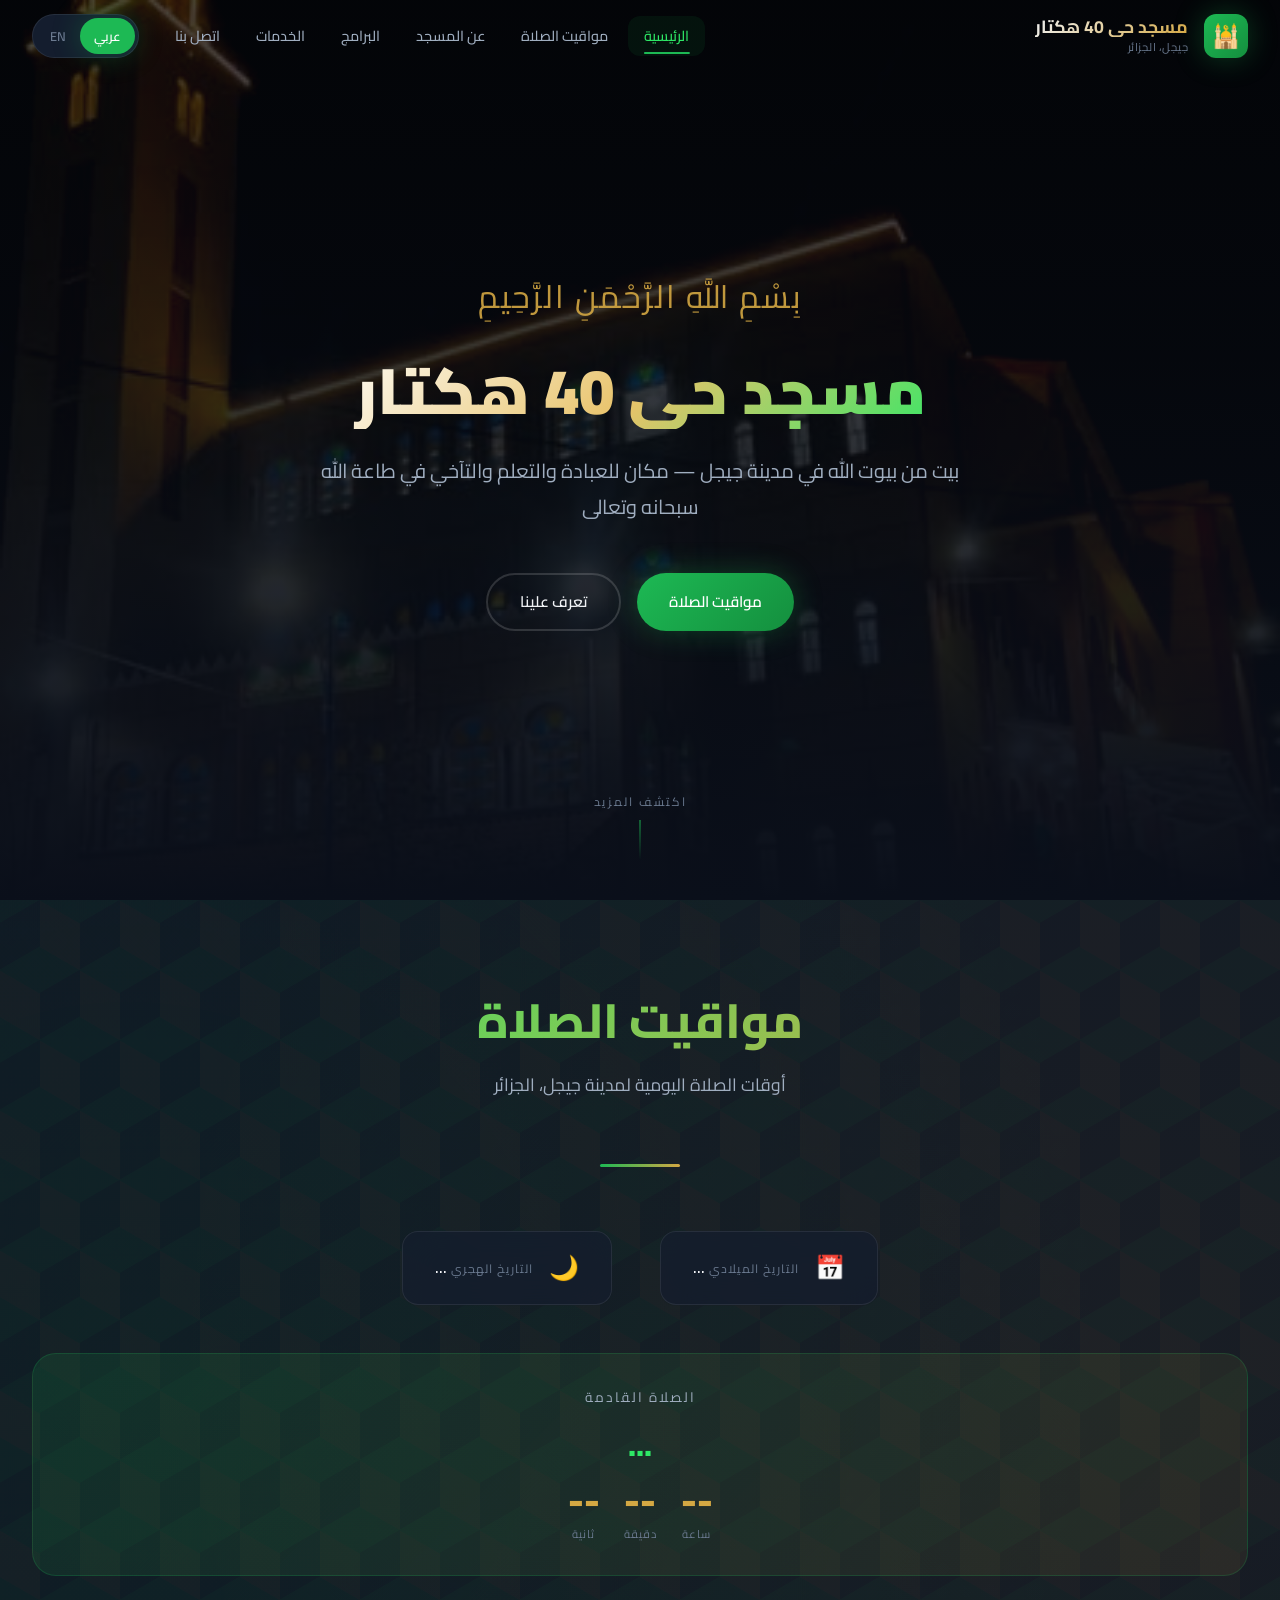
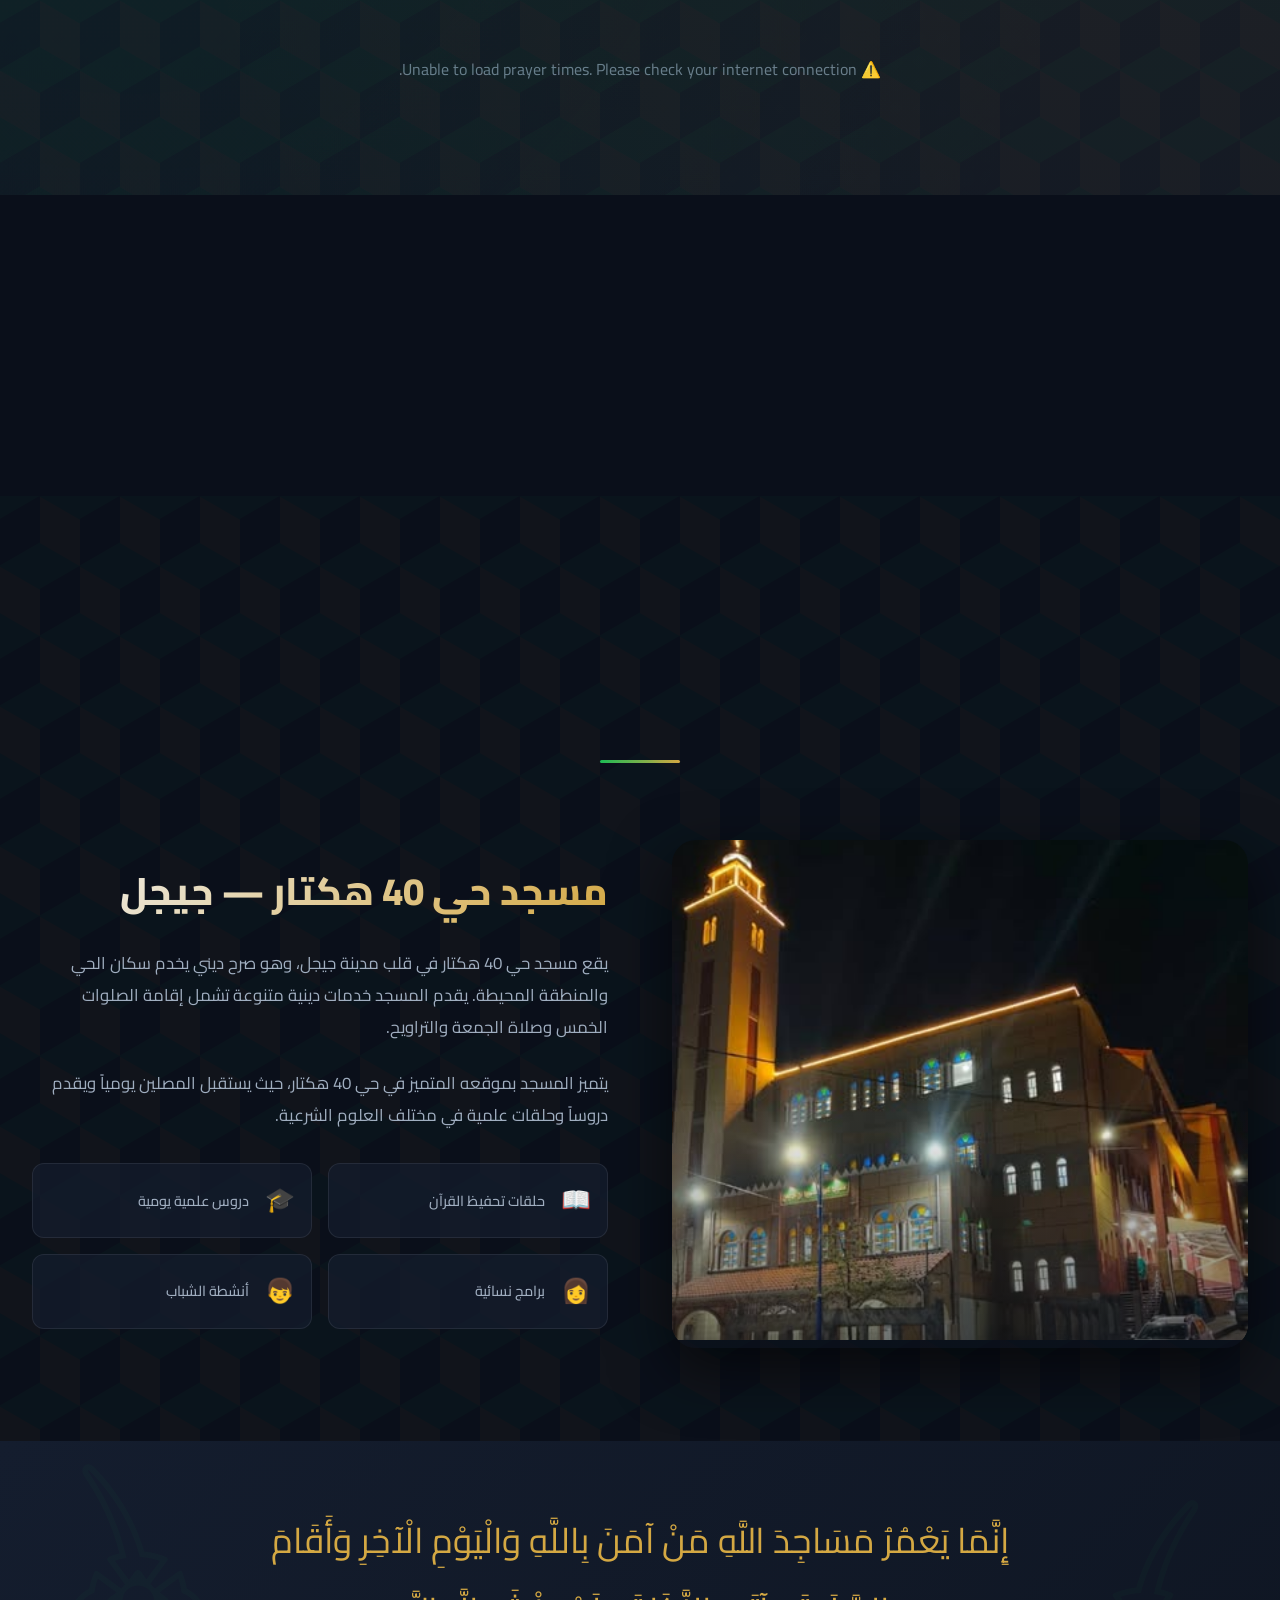
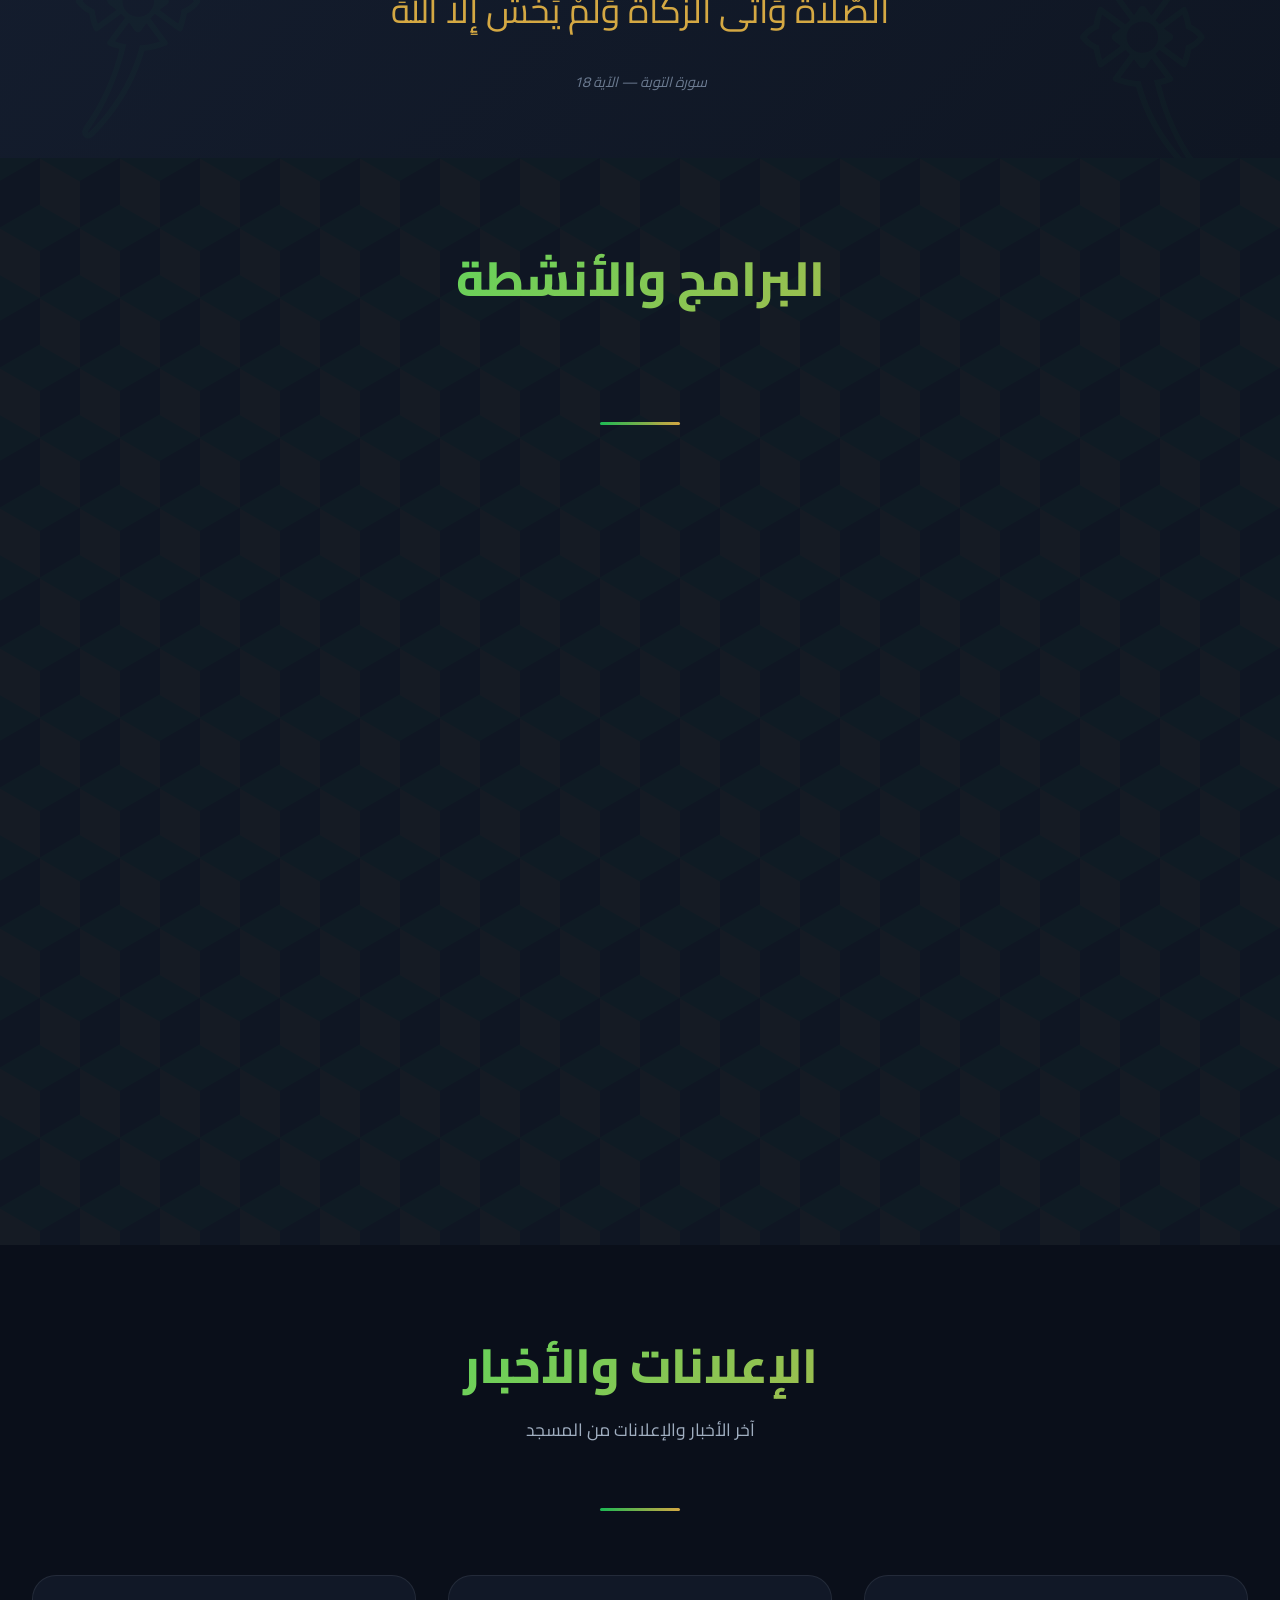
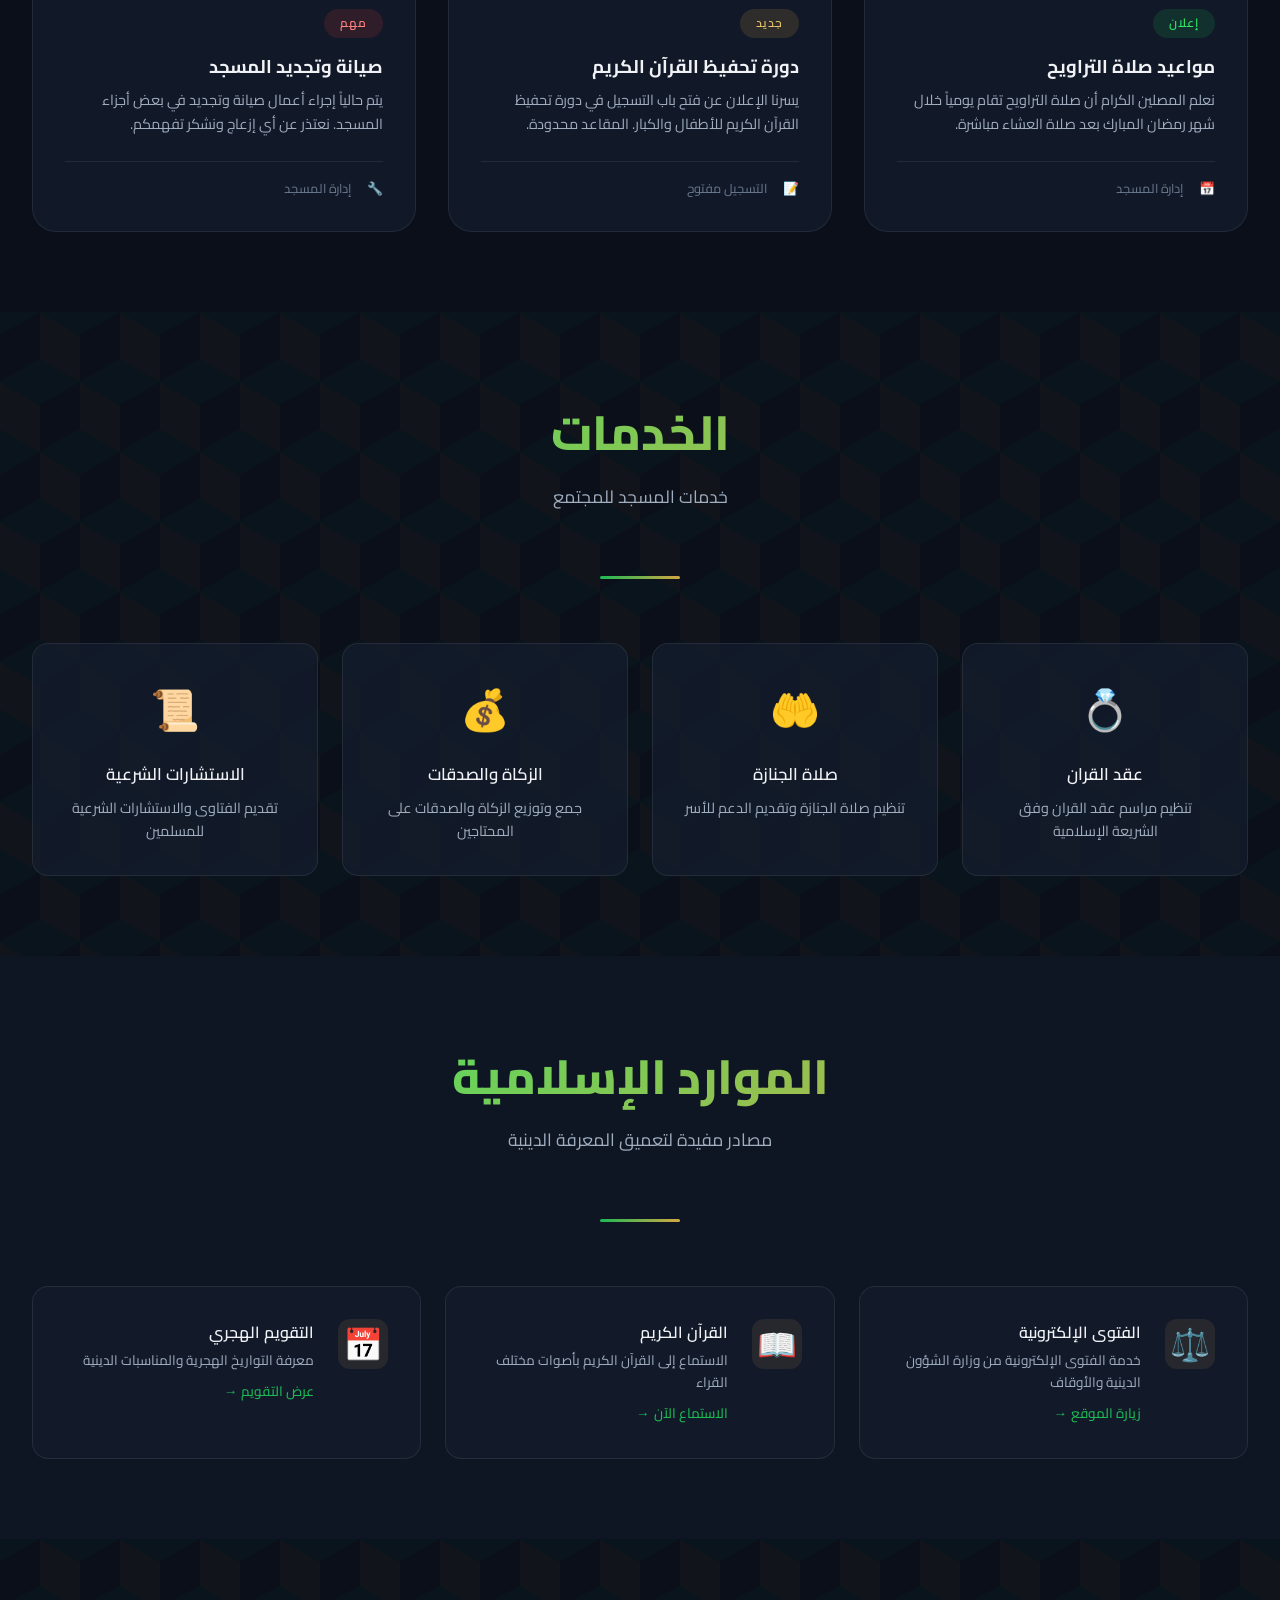
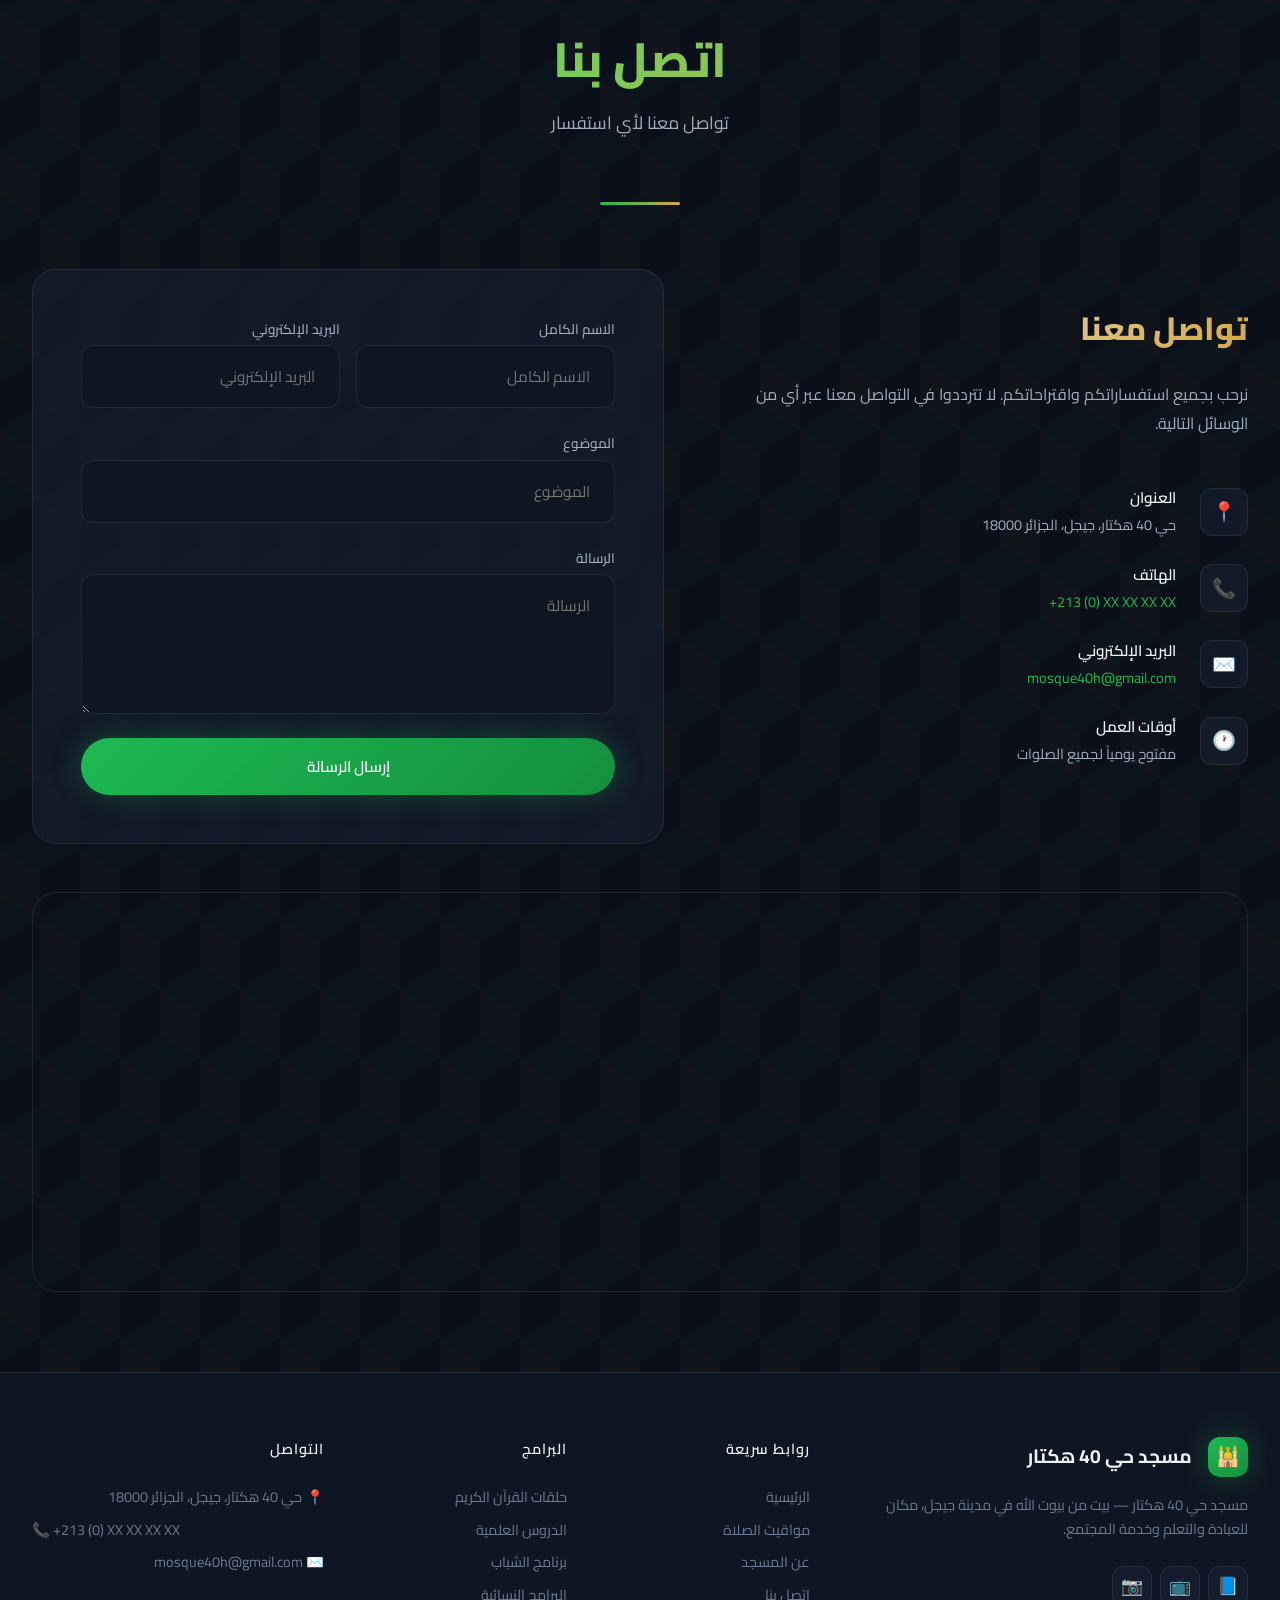
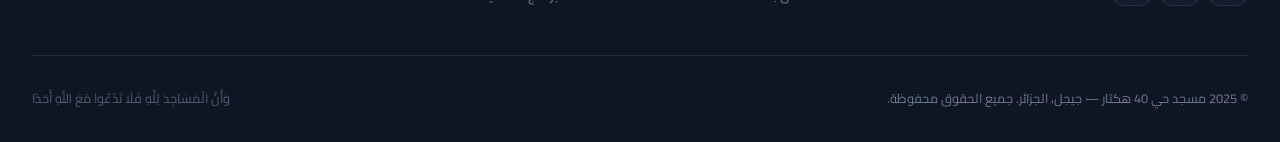
==== index.html @ dff8b461 "feat: initialize bilingual Hai 40 Hectares Mosque website with prayer times and responsive design" ====
<!DOCTYPE html>
<html lang="ar" dir="rtl">
<head>
  <meta charset="UTF-8">
  <meta name="viewport" content="width=device-width, initial-scale=1.0">
  <meta name="description" content="مسجد حي 40 هكتار — جيجل، الجزائر. مواقيت الصلاة، البرامج الدينية، وخدمات المسجد. Hai 40 Hectares Mosque — Jijel, Algeria.">
  <meta name="keywords" content="مسجد, جيجل, الجزائر, مواقيت الصلاة, حي 40 هكتار, mosque, jijel, algeria, prayer times">
  <meta name="author" content="Hai 40 Hectares Mosque">

  <!-- Open Graph -->
  <meta property="og:title" content="مسجد حي 40 هكتار — جيجل">
  <meta property="og:description" content="بيت من بيوت الله في مدينة جيجل. مواقيت الصلاة، البرامج والأنشطة.">
  <meta property="og:image" content="assets/images/mosque.png">
  <meta property="og:type" content="website">

  <title>مسجد حي 40 هكتار — جيجل | Hai 40 Hectares Mosque</title>

  <!-- Favicon (mosque emoji as SVG) -->
  <link rel="icon" href="data:image/svg+xml,<svg xmlns='http://www.w3.org/2000/svg' viewBox='0 0 100 100'><text y='0.9em' font-size='90'>🕌</text></svg>">

  <!-- Stylesheets -->
  <link rel="stylesheet" href="assets/css/main.css">

  <!-- Preconnect to API -->
  <link rel="preconnect" href="https://api.aladhan.com">
  <link rel="dns-prefetch" href="https://fonts.googleapis.com">
</head>
<body dir="rtl">

  <!-- ═══════════════════════════════════════
       HEADER / NAVIGATION
       ═══════════════════════════════════════ -->
  <header class="header" id="header">
    <div class="container">
      <a href="#home" class="logo">
        <div class="logo-icon">🕌</div>
        <div class="logo-text">
          <span class="logo-name" data-i18n="logoName">مسجد حي 40 هكتار</span>
          <span class="logo-location" data-i18n="logoLocation">جيجل، الجزائر</span>
        </div>
      </a>

      <nav class="nav" id="main-nav">
        <a href="#home" class="nav-link active" data-i18n="navHome">الرئيسية</a>
        <a href="#prayer" class="nav-link" data-i18n="navPrayer">مواقيت الصلاة</a>
        <a href="#about" class="nav-link" data-i18n="navAbout">عن المسجد</a>
        <a href="#programs" class="nav-link" data-i18n="navPrograms">البرامج</a>
        <a href="#services" class="nav-link" data-i18n="navServices">الخدمات</a>
        <a href="#contact" class="nav-link" data-i18n="navContact">اتصل بنا</a>

        <div class="lang-toggle">
          <button class="lang-btn active" data-lang="ar">عربي</button>
          <button class="lang-btn" data-lang="en">EN</button>
        </div>
      </nav>

      <button class="mobile-menu-toggle" id="mobile-toggle" aria-label="Toggle menu">
        <span></span>
        <span></span>
        <span></span>
      </button>
    </div>
  </header>

  <!-- ═══════════════════════════════════════
       HERO SECTION
       ═══════════════════════════════════════ -->
  <section class="hero" id="home">
    <div class="hero-bg">
      <img src="assets/images/mosque.png" alt="مسجد حي 40 هكتار — جيجل" loading="eager">
    </div>
    <div class="hero-overlay"></div>

    <div class="hero-content">
      <p class="hero-bismillah" data-i18n="bismillah">بِسْمِ اللَّهِ الرَّحْمَنِ الرَّحِيمِ</p>
      <h1 class="hero-title" data-i18n="heroTitle">مسجد حي 40 هكتار</h1>
      <p class="hero-description" data-i18n="heroSubtitle">بيت من بيوت الله في مدينة جيجل — مكان للعبادة والتعلم والتآخي في طاعة الله سبحانه وتعالى</p>
      <div class="hero-cta">
        <a href="#prayer" class="btn btn-primary" data-i18n="heroBtnPrayer">
          🕐 مواقيت الصلاة
        </a>
        <a href="#about" class="btn btn-outline" data-i18n="heroBtnAbout">
          تعرف علينا
        </a>
      </div>
    </div>

    <div class="hero-scroll">
      <span data-i18n="heroScroll">اكتشف المزيد</span>
      <div class="hero-scroll-line"></div>
    </div>
  </section>

  <!-- ═══════════════════════════════════════
       PRAYER TIMES
       ═══════════════════════════════════════ -->
  <section class="section prayer-section" id="prayer">
    <div class="pattern-overlay"></div>
    <div class="container">
      <div class="prayer-header animate-on-scroll">
        <h2 class="section-title" data-i18n="prayerTitle">مواقيت الصلاة</h2>
        <p class="section-subtitle" data-i18n="prayerSubtitle">أوقات الصلاة اليومية لمدينة جيجل، الجزائر</p>
        <div class="section-divider"></div>
      </div>

      <!-- Date Info -->
      <div class="prayer-date-info animate-on-scroll">
        <div class="date-card glass">
          <span class="date-card-icon">📅</span>
          <div class="date-card-text">
            <span class="date-card-label" data-i18n="gregorianDate">التاريخ الميلادي</span>
            <span class="date-card-value" id="gregorian-date">...</span>
          </div>
        </div>
        <div class="date-card glass">
          <span class="date-card-icon">🌙</span>
          <div class="date-card-text">
            <span class="date-card-label" data-i18n="hijriDate">التاريخ الهجري</span>
            <span class="date-card-value" id="hijri-date">...</span>
          </div>
        </div>
      </div>

      <!-- Next Prayer Countdown -->
      <div class="next-prayer-banner animate-on-scroll">
        <p class="next-prayer-label" data-i18n="nextPrayer">الصلاة القادمة</p>
        <h3 class="next-prayer-name" id="next-prayer-name">...</h3>
        <div class="next-prayer-countdown">
          <div class="countdown-unit">
            <span class="countdown-value" id="countdown-hours">--</span>
            <span class="countdown-label" data-i18n="hours">ساعة</span>
          </div>
          <div class="countdown-unit">
            <span class="countdown-value" id="countdown-minutes">--</span>
            <span class="countdown-label" data-i18n="minutes">دقيقة</span>
          </div>
          <div class="countdown-unit">
            <span class="countdown-value" id="countdown-seconds">--</span>
            <span class="countdown-label" data-i18n="seconds">ثانية</span>
          </div>
        </div>
      </div>

      <!-- Prayer Times Grid -->
      <div class="prayer-grid">
        <div class="prayer-card animate-on-scroll delay-1" data-prayer="Fajr">
          <span class="prayer-card-icon">🌙</span>
          <p class="prayer-card-name" data-i18n="fajr">الفجر</p>
          <p class="prayer-card-name-ar"></p>
          <p class="prayer-card-time skeleton" style="width:80px;height:32px;margin:0 auto;">--:--</p>
        </div>
        <div class="prayer-card animate-on-scroll delay-2" data-prayer="Sunrise">
          <span class="prayer-card-icon">🌅</span>
          <p class="prayer-card-name" data-i18n="sunrise">الشروق</p>
          <p class="prayer-card-name-ar"></p>
          <p class="prayer-card-time skeleton" style="width:80px;height:32px;margin:0 auto;">--:--</p>
        </div>
        <div class="prayer-card animate-on-scroll delay-3" data-prayer="Dhuhr">
          <span class="prayer-card-icon">☀️</span>
          <p class="prayer-card-name" data-i18n="dhuhr">الظهر</p>
          <p class="prayer-card-name-ar"></p>
          <p class="prayer-card-time skeleton" style="width:80px;height:32px;margin:0 auto;">--:--</p>
        </div>
        <div class="prayer-card animate-on-scroll delay-4" data-prayer="Asr">
          <span class="prayer-card-icon">🌤️</span>
          <p class="prayer-card-name" data-i18n="asr">العصر</p>
          <p class="prayer-card-name-ar"></p>
          <p class="prayer-card-time skeleton" style="width:80px;height:32px;margin:0 auto;">--:--</p>
        </div>
        <div class="prayer-card animate-on-scroll delay-5" data-prayer="Maghrib">
          <span class="prayer-card-icon">🌇</span>
          <p class="prayer-card-name" data-i18n="maghrib">المغرب</p>
          <p class="prayer-card-name-ar"></p>
          <p class="prayer-card-time skeleton" style="width:80px;height:32px;margin:0 auto;">--:--</p>
        </div>
        <div class="prayer-card animate-on-scroll delay-5" data-prayer="Isha">
          <span class="prayer-card-icon">🌃</span>
          <p class="prayer-card-name" data-i18n="isha">العشاء</p>
          <p class="prayer-card-name-ar"></p>
          <p class="prayer-card-time skeleton" style="width:80px;height:32px;margin:0 auto;">--:--</p>
        </div>
      </div>
    </div>
  </section>

  <!-- ═══════════════════════════════════════
       STATS BAR
       ═══════════════════════════════════════ -->
  <div class="section" style="padding: 2rem 0; background: var(--color-bg-primary);">
    <div class="container">
      <div class="stats-bar">
        <div class="stat-item animate-on-scroll delay-1">
          <div class="stat-number" data-i18n="stat1Number">5</div>
          <div class="stat-label" data-i18n="stat1Label">صلوات يومية</div>
        </div>
        <div class="stat-item animate-on-scroll delay-2">
          <div class="stat-number" data-i18n="stat2Number">200+</div>
          <div class="stat-label" data-i18n="stat2Label">مصلٍّ يومياً</div>
        </div>
        <div class="stat-item animate-on-scroll delay-3">
          <div class="stat-number" data-i18n="stat3Number">50+</div>
          <div class="stat-label" data-i18n="stat3Label">طالب قرآن</div>
        </div>
        <div class="stat-item animate-on-scroll delay-4">
          <div class="stat-number" data-i18n="stat4Number">10+</div>
          <div class="stat-label" data-i18n="stat4Label">برنامج أسبوعي</div>
        </div>
      </div>
    </div>
  </div>

  <!-- ═══════════════════════════════════════
       ABOUT SECTION
       ═══════════════════════════════════════ -->
  <section class="section about-section" id="about">
    <div class="pattern-overlay"></div>
    <div class="container">
      <h2 class="section-title animate-on-scroll" data-i18n="aboutTitle">عن المسجد</h2>
      <p class="section-subtitle animate-on-scroll" data-i18n="aboutSubtitle">تعرف على مسجد حي 40 هكتار</p>
      <div class="section-divider"></div>

      <div class="about-grid">
        <div class="about-image animate-on-scroll">
          <img src="assets/images/mosque.png" alt="مسجد حي 40 هكتار — صورة المسجد">
          <div class="about-image-overlay"></div>
        </div>
        <div class="about-content animate-on-scroll">
          <h2 data-i18n="aboutHeading">مسجد حي 40 هكتار — جيجل</h2>
          <p data-i18n="aboutText1">يقع مسجد حي 40 هكتار في قلب مدينة جيجل، وهو صرح ديني يخدم سكان الحي والمنطقة المحيطة. يقدم المسجد خدمات دينية متنوعة تشمل إقامة الصلوات الخمس وصلاة الجمعة والتراويح.</p>
          <p data-i18n="aboutText2">يتميز المسجد بموقعه المتميز في حي 40 هكتار، حيث يستقبل المصلين يومياً ويقدم دروساً وحلقات علمية في مختلف العلوم الشرعية.</p>

          <div class="about-features">
            <div class="about-feature">
              <span class="about-feature-icon">📖</span>
              <span class="about-feature-text" data-i18n="featureQuran">حلقات تحفيظ القرآن</span>
            </div>
            <div class="about-feature">
              <span class="about-feature-icon">🎓</span>
              <span class="about-feature-text" data-i18n="featureLessons">دروس علمية يومية</span>
            </div>
            <div class="about-feature">
              <span class="about-feature-icon">👩</span>
              <span class="about-feature-text" data-i18n="featureWomen">برامج نسائية</span>
            </div>
            <div class="about-feature">
              <span class="about-feature-icon">👦</span>
              <span class="about-feature-text" data-i18n="featureYouth">أنشطة الشباب</span>
            </div>
          </div>
        </div>
      </div>
    </div>
  </section>

  <!-- ═══════════════════════════════════════
       QURAN VERSE BANNER
       ═══════════════════════════════════════ -->
  <div class="quran-banner">
    <div class="container">
      <p class="quran-verse animate-on-scroll" data-i18n="quranVerse">
        إِنَّمَا يَعْمُرُ مَسَاجِدَ اللَّهِ مَنْ آمَنَ بِاللَّهِ وَالْيَوْمِ الْآخِرِ وَأَقَامَ الصَّلَاةَ وَآتَى الزَّكَاةَ وَلَمْ يَخْشَ إِلَّا اللَّهَ
      </p>
      <p class="quran-reference animate-on-scroll" data-i18n="quranReference">سورة التوبة — الآية 18</p>
    </div>
  </div>

  <!-- ═══════════════════════════════════════
       PROGRAMS SECTION
       ═══════════════════════════════════════ -->
  <section class="section programs-section" id="programs">
    <div class="pattern-overlay"></div>
    <div class="container">
      <h2 class="section-title animate-on-scroll" data-i18n="programsTitle">البرامج والأنشطة</h2>
      <p class="section-subtitle animate-on-scroll" data-i18n="programsSubtitle">برامج متنوعة لخدمة المجتمع وتعليم الدين</p>
      <div class="section-divider"></div>

      <div class="programs-grid">
        <div class="program-card animate-on-scroll delay-1">
          <div class="program-icon">📖</div>
          <h3 data-i18n="program1Title">حلقات القرآن الكريم</h3>
          <p data-i18n="program1Desc">حلقات يومية لتحفيظ القرآن الكريم وتجويده للأطفال والكبار مع مشايخ متخصصين</p>
          <div class="program-schedule">
            <span>🕐</span>
            <span data-i18n="program1Schedule">يومياً بعد صلاة الفجر والعصر</span>
          </div>
        </div>

        <div class="program-card animate-on-scroll delay-2">
          <div class="program-icon">🎓</div>
          <h3 data-i18n="program2Title">الدروس العلمية</h3>
          <p data-i18n="program2Desc">دروس في الفقه والعقيدة والتفسير والحديث والسيرة النبوية الشريفة</p>
          <div class="program-schedule">
            <span>🕐</span>
            <span data-i18n="program2Schedule">بعد صلاة المغرب يومياً</span>
          </div>
        </div>

        <div class="program-card animate-on-scroll delay-3">
          <div class="program-icon">👦</div>
          <h3 data-i18n="program3Title">برنامج الشباب</h3>
          <p data-i18n="program3Desc">أنشطة تربوية وترفيهية للشباب تشمل مسابقات حفظ القرآن ورحلات ودورات تكوينية</p>
          <div class="program-schedule">
            <span>🕐</span>
            <span data-i18n="program3Schedule">كل سبت</span>
          </div>
        </div>

        <div class="program-card animate-on-scroll delay-1">
          <div class="program-icon">👶</div>
          <h3 data-i18n="program4Title">التعليم القرآني للأطفال</h3>
          <p data-i18n="program4Desc">برنامج متكامل لتعليم الأطفال القرآن الكريم والأخلاق الإسلامية وأحكام الدين</p>
          <div class="program-schedule">
            <span>🕐</span>
            <span data-i18n="program4Schedule">أيام الأسبوع من الأحد إلى الخميس</span>
          </div>
        </div>

        <div class="program-card animate-on-scroll delay-2">
          <div class="program-icon">👩</div>
          <h3 data-i18n="program5Title">البرامج النسائية</h3>
          <p data-i18n="program5Desc">دروس وحلقات علمية مخصصة للنساء في الفقه والتربية الإسلامية وتحفيظ القرآن</p>
          <div class="program-schedule">
            <span>🕐</span>
            <span data-i18n="program5Schedule">أيام الأحد والثلاثاء والخميس</span>
          </div>
        </div>

        <div class="program-card animate-on-scroll delay-3">
          <div class="program-icon">🎤</div>
          <h3 data-i18n="program6Title">محاضرات وندوات</h3>
          <p data-i18n="program6Desc">محاضرات دورية يلقيها علماء ودعاة في مواضيع دينية ومجتمعية متنوعة</p>
          <div class="program-schedule">
            <span>🕐</span>
            <span data-i18n="program6Schedule">شهرياً</span>
          </div>
        </div>
      </div>
    </div>
  </section>

  <!-- ═══════════════════════════════════════
       ANNOUNCEMENTS SECTION
       ═══════════════════════════════════════ -->
  <section class="section announcements-section" id="announcements">
    <div class="container">
      <h2 class="section-title animate-on-scroll" data-i18n="announcementsTitle">الإعلانات والأخبار</h2>
      <p class="section-subtitle animate-on-scroll" data-i18n="announcementsSubtitle">آخر الأخبار والإعلانات من المسجد</p>
      <div class="section-divider"></div>

      <div class="announcements-grid">
        <div class="announcement-card animate-on-scroll delay-1">
          <div class="announcement-card-body">
            <span class="announcement-badge" data-i18n="announcement1Badge">إعلان</span>
            <h3 data-i18n="announcement1Title">مواعيد صلاة التراويح</h3>
            <p data-i18n="announcement1Text">نعلم المصلين الكرام أن صلاة التراويح تقام يومياً خلال شهر رمضان المبارك بعد صلاة العشاء مباشرة.</p>
            <div class="announcement-meta">
              <span>📅</span>
              <span data-i18n="announcement1Date">إدارة المسجد</span>
            </div>
          </div>
        </div>

        <div class="announcement-card animate-on-scroll delay-2">
          <div class="announcement-card-body">
            <span class="announcement-badge" style="background: rgba(212,168,67,0.15); color: var(--color-accent-light);" data-i18n="announcement2Badge">جديد</span>
            <h3 data-i18n="announcement2Title">دورة تحفيظ القرآن الكريم</h3>
            <p data-i18n="announcement2Text">يسرنا الإعلان عن فتح باب التسجيل في دورة تحفيظ القرآن الكريم للأطفال والكبار. المقاعد محدودة.</p>
            <div class="announcement-meta">
              <span>📝</span>
              <span data-i18n="announcement2Date">التسجيل مفتوح</span>
            </div>
          </div>
        </div>

        <div class="announcement-card animate-on-scroll delay-3">
          <div class="announcement-card-body">
            <span class="announcement-badge" style="background: rgba(229,62,62,0.15); color: #fc8181;" data-i18n="announcement3Badge">مهم</span>
            <h3 data-i18n="announcement3Title">صيانة وتجديد المسجد</h3>
            <p data-i18n="announcement3Text">يتم حالياً إجراء أعمال صيانة وتجديد في بعض أجزاء المسجد. نعتذر عن أي إزعاج ونشكر تفهمكم.</p>
            <div class="announcement-meta">
              <span>🔧</span>
              <span data-i18n="announcement3Date">إدارة المسجد</span>
            </div>
          </div>
        </div>
      </div>
    </div>
  </section>

  <!-- ═══════════════════════════════════════
       SERVICES SECTION
       ═══════════════════════════════════════ -->
  <section class="section services-section" id="services">
    <div class="pattern-overlay"></div>
    <div class="container">
      <h2 class="section-title animate-on-scroll" data-i18n="servicesTitle">الخدمات</h2>
      <p class="section-subtitle animate-on-scroll" data-i18n="servicesSubtitle">خدمات المسجد للمجتمع</p>
      <div class="section-divider"></div>

      <div class="services-grid">
        <div class="service-card animate-on-scroll delay-1">
          <span class="service-icon">💍</span>
          <h3 data-i18n="service1Title">عقد القران</h3>
          <p data-i18n="service1Desc">تنظيم مراسم عقد القران وفق الشريعة الإسلامية</p>
        </div>

        <div class="service-card animate-on-scroll delay-2">
          <span class="service-icon">🤲</span>
          <h3 data-i18n="service2Title">صلاة الجنازة</h3>
          <p data-i18n="service2Desc">تنظيم صلاة الجنازة وتقديم الدعم للأسر</p>
        </div>

        <div class="service-card animate-on-scroll delay-3">
          <span class="service-icon">💰</span>
          <h3 data-i18n="service3Title">الزكاة والصدقات</h3>
          <p data-i18n="service3Desc">جمع وتوزيع الزكاة والصدقات على المحتاجين</p>
        </div>

        <div class="service-card animate-on-scroll delay-4">
          <span class="service-icon">📜</span>
          <h3 data-i18n="service4Title">الاستشارات الشرعية</h3>
          <p data-i18n="service4Desc">تقديم الفتاوى والاستشارات الشرعية للمسلمين</p>
        </div>
      </div>
    </div>
  </section>

  <!-- ═══════════════════════════════════════
       RESOURCES SECTION
       ═══════════════════════════════════════ -->
  <section class="section resources-section" id="resources">
    <div class="container">
      <h2 class="section-title animate-on-scroll" data-i18n="resourcesTitle">الموارد الإسلامية</h2>
      <p class="section-subtitle animate-on-scroll" data-i18n="resourcesSubtitle">مصادر مفيدة لتعميق المعرفة الدينية</p>
      <div class="section-divider"></div>

      <div class="resources-grid">
        <div class="resource-card animate-on-scroll delay-1">
          <div class="resource-icon">⚖️</div>
          <div class="resource-content">
            <h3 data-i18n="resource1Title">الفتوى الإلكترونية</h3>
            <p data-i18n="resource1Desc">خدمة الفتوى الإلكترونية من وزارة الشؤون الدينية والأوقاف</p>
            <a href="https://www.marw.gov.dz" target="_blank" rel="noopener" class="resource-link">
              <span data-i18n="resource1Link">زيارة الموقع</span> →
            </a>
          </div>
        </div>

        <div class="resource-card animate-on-scroll delay-2">
          <div class="resource-icon">📖</div>
          <div class="resource-content">
            <h3 data-i18n="resource2Title">القرآن الكريم</h3>
            <p data-i18n="resource2Desc">الاستماع إلى القرآن الكريم بأصوات مختلف القراء</p>
            <a href="https://quran.com" target="_blank" rel="noopener" class="resource-link">
              <span data-i18n="resource2Link">الاستماع الآن</span> →
            </a>
          </div>
        </div>

        <div class="resource-card animate-on-scroll delay-3">
          <div class="resource-icon">📅</div>
          <div class="resource-content">
            <h3 data-i18n="resource3Title">التقويم الهجري</h3>
            <p data-i18n="resource3Desc">معرفة التواريخ الهجرية والمناسبات الدينية</p>
            <a href="https://www.islamicfinder.org/islamic-calendar/" target="_blank" rel="noopener" class="resource-link">
              <span data-i18n="resource3Link">عرض التقويم</span> →
            </a>
          </div>
        </div>
      </div>
    </div>
  </section>

  <!-- ═══════════════════════════════════════
       CONTACT SECTION
       ═══════════════════════════════════════ -->
  <section class="section contact-section" id="contact">
    <div class="pattern-overlay"></div>
    <div class="container">
      <h2 class="section-title animate-on-scroll" data-i18n="contactTitle">اتصل بنا</h2>
      <p class="section-subtitle animate-on-scroll" data-i18n="contactSubtitle">تواصل معنا لأي استفسار</p>
      <div class="section-divider"></div>

      <div class="contact-grid">
        <!-- Contact Info -->
        <div class="contact-info animate-on-scroll">
          <h2 data-i18n="contactHeading">تواصل معنا</h2>
          <p data-i18n="contactText">نرحب بجميع استفساراتكم واقتراحاتكم. لا تترددوا في التواصل معنا عبر أي من الوسائل التالية.</p>

          <div class="contact-details">
            <div class="contact-item">
              <div class="contact-item-icon">📍</div>
              <div class="contact-item-text">
                <h4 data-i18n="contactAddress">العنوان</h4>
                <p data-i18n="contactAddressValue">حي 40 هكتار، جيجل، الجزائر 18000</p>
              </div>
            </div>

            <div class="contact-item">
              <div class="contact-item-icon">📞</div>
              <div class="contact-item-text">
                <h4 data-i18n="contactPhone">الهاتف</h4>
                <p><a href="tel:+213000000000" dir="ltr">+213 (0) XX XX XX XX</a></p>
              </div>
            </div>

            <div class="contact-item">
              <div class="contact-item-icon">✉️</div>
              <div class="contact-item-text">
                <h4 data-i18n="contactEmail">البريد الإلكتروني</h4>
                <p><a href="mailto:mosque40h@gmail.com">mosque40h@gmail.com</a></p>
              </div>
            </div>

            <div class="contact-item">
              <div class="contact-item-icon">🕐</div>
              <div class="contact-item-text">
                <h4 data-i18n="contactHours">أوقات العمل</h4>
                <p data-i18n="contactHoursValue">مفتوح يومياً لجميع الصلوات</p>
              </div>
            </div>
          </div>
        </div>

        <!-- Contact Form -->
        <div class="contact-form-wrapper animate-on-scroll">
          <form class="contact-form" id="contact-form">
            <div class="form-row">
              <div class="form-group">
                <label class="form-label" data-i18n="formName">الاسم الكامل</label>
                <input type="text" class="form-input" name="name" data-i18n="formName" required id="form-name">
              </div>
              <div class="form-group">
                <label class="form-label" data-i18n="formEmail">البريد الإلكتروني</label>
                <input type="email" class="form-input" name="email" data-i18n="formEmail" required id="form-email">
              </div>
            </div>
            <div class="form-group">
              <label class="form-label" data-i18n="formSubject">الموضوع</label>
              <input type="text" class="form-input" name="subject" data-i18n="formSubject" id="form-subject">
            </div>
            <div class="form-group">
              <label class="form-label" data-i18n="formMessage">الرسالة</label>
              <textarea class="form-textarea" name="message" data-i18n="formMessage" required id="form-message"></textarea>
            </div>
            <button type="submit" class="btn btn-primary" style="width: 100%; justify-content: center;" data-i18n="formSend" id="form-submit">
              ✉️ إرسال الرسالة
            </button>
          </form>
        </div>
      </div>

      <!-- Google Maps -->
      <div class="map-wrapper animate-on-scroll">
        <iframe
          src="https://www.google.com/maps/embed?pb=!1m18!1m12!1m3!1d3215.123456789!2d5.7635!3d36.821!2m3!1f0!2f0!3f0!3m2!1i1024!2i768!4f13.1!3m3!1m2!1s0x0%3A0x0!2zMzbCsDQ5JzE1LjYiTiA1wrA0NSc0OC42IkU!5e0!3m2!1sar!2sdz!4v1700000000000"
          width="100%"
          height="400"
          style="border:0;"
          allowfullscreen=""
          loading="lazy"
          referrerpolicy="no-referrer-when-downgrade"
          title="Mosque Location">
        </iframe>
      </div>
    </div>
  </section>

  <!-- ═══════════════════════════════════════
       FOOTER
       ═══════════════════════════════════════ -->
  <footer class="footer" id="footer">
    <div class="container">
      <div class="footer-grid">
        <!-- Brand -->
        <div class="footer-brand">
          <div class="footer-brand-logo">
            <div class="logo-icon">🕌</div>
            <span class="footer-brand-name" data-i18n="logoName">مسجد حي 40 هكتار</span>
          </div>
          <p data-i18n="footerDesc">مسجد حي 40 هكتار — بيت من بيوت الله في مدينة جيجل، مكان للعبادة والتعلم وخدمة المجتمع.</p>
          <div class="footer-social">
            <a href="#" aria-label="Facebook" title="Facebook">📘</a>
            <a href="#" aria-label="YouTube" title="YouTube">📺</a>
            <a href="#" aria-label="Instagram" title="Instagram">📷</a>
          </div>
        </div>

        <!-- Quick Links -->
        <div class="footer-column">
          <h4 data-i18n="footerQuickLinks">روابط سريعة</h4>
          <ul class="footer-links">
            <li><a href="#home" data-i18n="navHome">الرئيسية</a></li>
            <li><a href="#prayer" data-i18n="navPrayer">مواقيت الصلاة</a></li>
            <li><a href="#about" data-i18n="navAbout">عن المسجد</a></li>
            <li><a href="#contact" data-i18n="navContact">اتصل بنا</a></li>
          </ul>
        </div>

        <!-- Programs -->
        <div class="footer-column">
          <h4 data-i18n="footerPrograms">البرامج</h4>
          <ul class="footer-links">
            <li><a href="#programs" data-i18n="program1Title">حلقات القرآن الكريم</a></li>
            <li><a href="#programs" data-i18n="program2Title">الدروس العلمية</a></li>
            <li><a href="#programs" data-i18n="program3Title">برنامج الشباب</a></li>
            <li><a href="#programs" data-i18n="program5Title">البرامج النسائية</a></li>
          </ul>
        </div>

        <!-- Contact -->
        <div class="footer-column">
          <h4 data-i18n="footerContact">التواصل</h4>
          <ul class="footer-links">
            <li><a href="#contact">📍 <span data-i18n="contactAddressValue">حي 40 هكتار، جيجل</span></a></li>
            <li><a href="tel:+213000000000" dir="ltr">📞 +213 (0) XX XX XX XX</a></li>
            <li><a href="mailto:mosque40h@gmail.com">✉️ mosque40h@gmail.com</a></li>
          </ul>
        </div>
      </div>

      <div class="footer-bottom">
        <p data-i18n="footerRights">© 2025 مسجد حي 40 هكتار — جيجل، الجزائر. جميع الحقوق محفوظة.</p>
        <p class="footer-quran" data-i18n="footerQuran">وَأَنَّ الْمَسَاجِدَ لِلَّهِ فَلَا تَدْعُوا مَعَ اللَّهِ أَحَدًا</p>
      </div>
    </div>
  </footer>

  <!-- Back to Top Button -->
  <button class="back-to-top" id="back-to-top" aria-label="Back to top">↑</button>

  <!-- Scripts -->
  <script src="assets/js/app.js"></script>
</body>
</html>
---- assets/css/main.css ----
/* ============================================
   MOSQUE WEBSITE - DESIGN SYSTEM
   Location: Hai 40 Hectares, Jijel, Algeria
   ============================================ */

/* ── Google Fonts ── */
@import url('https://fonts.googleapis.com/css2?family=Cairo:wght@300;400;500;600;700;800;900&family=Amiri:ital,wght@0,400;0,700;1,400&family=Inter:wght@300;400;500;600;700;800&display=swap');

/* ── CSS Custom Properties ── */
:root {
  /* Colors - Dark Theme */
  --color-bg-primary: #0a0f1a;
  --color-bg-secondary: #0f1623;
  --color-bg-tertiary: #141d2e;
  --color-bg-card: rgba(20, 29, 46, 0.7);
  --color-bg-glass: rgba(20, 29, 46, 0.4);

  /* Islamic Green */
  --color-primary: #1db954;
  --color-primary-light: #2ee866;
  --color-primary-dark: #148f3e;
  --color-primary-glow: rgba(29, 185, 84, 0.3);

  /* Gold / Amber */
  --color-accent: #d4a843;
  --color-accent-light: #e8c36a;
  --color-accent-dark: #b8922e;
  --color-accent-glow: rgba(212, 168, 67, 0.3);

  /* Neutrals */
  --color-text-primary: #f0f2f5;
  --color-text-secondary: #a0aec0;
  --color-text-muted: #6b7a90;
  --color-border: rgba(255, 255, 255, 0.08);
  --color-border-hover: rgba(255, 255, 255, 0.15);

  /* Status */
  --color-success: #2ee866;
  --color-warning: #f0b429;
  --color-danger: #e53e3e;

  /* Typography */
  --font-arabic: 'Cairo', 'Amiri', 'Noto Naskh Arabic', sans-serif;
  --font-english: 'Inter', -apple-system, BlinkMacSystemFont, sans-serif;
  --font-quran: 'Amiri', 'Traditional Arabic', serif;

  /* Spacing */
  --space-xs: 0.25rem;
  --space-sm: 0.5rem;
  --space-md: 1rem;
  --space-lg: 1.5rem;
  --space-xl: 2rem;
  --space-2xl: 3rem;
  --space-3xl: 4rem;
  --space-4xl: 6rem;

  /* Border Radius */
  --radius-sm: 0.375rem;
  --radius-md: 0.75rem;
  --radius-lg: 1rem;
  --radius-xl: 1.5rem;
  --radius-full: 9999px;

  /* Shadows */
  --shadow-sm: 0 1px 3px rgba(0, 0, 0, 0.3);
  --shadow-md: 0 4px 12px rgba(0, 0, 0, 0.4);
  --shadow-lg: 0 8px 30px rgba(0, 0, 0, 0.5);
  --shadow-xl: 0 20px 60px rgba(0, 0, 0, 0.6);
  --shadow-glow-green: 0 0 30px var(--color-primary-glow);
  --shadow-glow-gold: 0 0 30px var(--color-accent-glow);

  /* Transitions */
  --transition-fast: 150ms ease;
  --transition-normal: 300ms ease;
  --transition-slow: 500ms ease;
  --transition-bounce: 500ms cubic-bezier(0.34, 1.56, 0.64, 1);

  /* Glass */
  --glass-bg: rgba(15, 22, 35, 0.6);
  --glass-border: rgba(255, 255, 255, 0.08);
  --glass-blur: blur(20px);

  /* Layout */
  --container-max: 1280px;
  --header-height: 72px;
  --section-padding: 5rem 0;
}

/* ── Base Reset ── */
*,
*::before,
*::after {
  margin: 0;
  padding: 0;
  box-sizing: border-box;
}

html {
  scroll-behavior: smooth;
  font-size: 16px;
  -webkit-text-size-adjust: 100%;
}

body {
  font-family: var(--font-english);
  background-color: var(--color-bg-primary);
  color: var(--color-text-primary);
  line-height: 1.7;
  overflow-x: hidden;
  min-height: 100vh;
  -webkit-font-smoothing: antialiased;
  -moz-osx-font-smoothing: grayscale;
}

/* RTL Support */
body[dir="rtl"] {
  font-family: var(--font-arabic);
}

body[dir="rtl"] .section-title,
body[dir="rtl"] .section-subtitle,
body[dir="rtl"] h1, body[dir="rtl"] h2,
body[dir="rtl"] h3, body[dir="rtl"] h4,
body[dir="rtl"] p {
  font-family: var(--font-arabic);
}

/* ── Scrollbar ── */
::-webkit-scrollbar {
  width: 8px;
}

::-webkit-scrollbar-track {
  background: var(--color-bg-primary);
}

::-webkit-scrollbar-thumb {
  background: var(--color-primary-dark);
  border-radius: var(--radius-full);
}

::-webkit-scrollbar-thumb:hover {
  background: var(--color-primary);
}

/* ── Utilities ── */
.container {
  width: 100%;
  max-width: var(--container-max);
  margin: 0 auto;
  padding: 0 var(--space-xl);
}

.glass {
  background: var(--glass-bg);
  backdrop-filter: var(--glass-blur);
  -webkit-backdrop-filter: var(--glass-blur);
  border: 1px solid var(--glass-border);
}

.section {
  padding: var(--section-padding);
  position: relative;
}

.section-title {
  font-size: clamp(2rem, 4vw, 3rem);
  font-weight: 800;
  text-align: center;
  margin-bottom: var(--space-sm);
  background: linear-gradient(135deg, var(--color-primary-light), var(--color-accent));
  -webkit-background-clip: text;
  -webkit-text-fill-color: transparent;
  background-clip: text;
}

.section-subtitle {
  font-size: 1.1rem;
  color: var(--color-text-secondary);
  text-align: center;
  margin-bottom: var(--space-3xl);
  max-width: 600px;
  margin-left: auto;
  margin-right: auto;
}

.section-divider {
  width: 80px;
  height: 3px;
  background: linear-gradient(90deg, var(--color-primary), var(--color-accent));
  border-radius: var(--radius-full);
  margin: var(--space-md) auto var(--space-3xl);
}

/* ── Animations ── */
@keyframes fadeInUp {
  from {
    opacity: 0;
    transform: translateY(40px);
  }
  to {
    opacity: 1;
    transform: translateY(0);
  }
}

@keyframes fadeInDown {
  from {
    opacity: 0;
    transform: translateY(-30px);
  }
  to {
    opacity: 1;
    transform: translateY(0);
  }
}

@keyframes fadeInLeft {
  from {
    opacity: 0;
    transform: translateX(-40px);
  }
  to {
    opacity: 1;
    transform: translateX(0);
  }
}

@keyframes fadeInRight {
  from {
    opacity: 0;
    transform: translateX(40px);
  }
  to {
    opacity: 1;
    transform: translateX(0);
  }
}

@keyframes scaleIn {
  from {
    opacity: 0;
    transform: scale(0.9);
  }
  to {
    opacity: 1;
    transform: scale(1);
  }
}

@keyframes pulse {
  0%, 100% {
    opacity: 1;
  }
  50% {
    opacity: 0.6;
  }
}

@keyframes shimmer {
  0% {
    background-position: -200% 0;
  }
  100% {
    background-position: 200% 0;
  }
}

@keyframes float {
  0%, 100% {
    transform: translateY(0px);
  }
  50% {
    transform: translateY(-10px);
  }
}

@keyframes glow {
  0%, 100% {
    box-shadow: 0 0 20px var(--color-primary-glow);
  }
  50% {
    box-shadow: 0 0 40px var(--color-primary-glow), 0 0 60px var(--color-accent-glow);
  }
}

@keyframes rotatePattern {
  from {
    transform: rotate(0deg);
  }
  to {
    transform: rotate(360deg);
  }
}

@keyframes slideInCounter {
  from {
    opacity: 0;
    transform: translateY(20px) scale(0.8);
  }
  to {
    opacity: 1;
    transform: translateY(0) scale(1);
  }
}

.animate-on-scroll {
  opacity: 0;
  transform: translateY(30px);
  transition: opacity 0.6s ease, transform 0.6s ease;
}

.animate-on-scroll.visible {
  opacity: 1;
  transform: translateY(0);
}

.animate-on-scroll.visible.delay-1 { transition-delay: 0.1s; }
.animate-on-scroll.visible.delay-2 { transition-delay: 0.2s; }
.animate-on-scroll.visible.delay-3 { transition-delay: 0.3s; }
.animate-on-scroll.visible.delay-4 { transition-delay: 0.4s; }
.animate-on-scroll.visible.delay-5 { transition-delay: 0.5s; }

/* ── Islamic Geometric Pattern (CSS Generated) ── */
.pattern-overlay {
  position: absolute;
  inset: 0;
  opacity: 0.03;
  background-image:
    linear-gradient(30deg, var(--color-primary) 12%, transparent 12.5%, transparent 87%, var(--color-primary) 87.5%, var(--color-primary)),
    linear-gradient(150deg, var(--color-primary) 12%, transparent 12.5%, transparent 87%, var(--color-primary) 87.5%, var(--color-primary)),
    linear-gradient(30deg, var(--color-primary) 12%, transparent 12.5%, transparent 87%, var(--color-primary) 87.5%, var(--color-primary)),
    linear-gradient(150deg, var(--color-primary) 12%, transparent 12.5%, transparent 87%, var(--color-primary) 87.5%, var(--color-primary)),
    linear-gradient(60deg, var(--color-accent) 25%, transparent 25.5%, transparent 75%, var(--color-accent) 75%, var(--color-accent)),
    linear-gradient(60deg, var(--color-accent) 25%, transparent 25.5%, transparent 75%, var(--color-accent) 75%, var(--color-accent));
  background-size: 80px 140px;
  background-position: 0 0, 0 0, 40px 70px, 40px 70px, 0 0, 40px 70px;
  pointer-events: none;
  z-index: 0;
}

/* ──────────────────────────────────────────────
   HEADER / NAVIGATION
   ────────────────────────────────────────────── */
.header {
  position: fixed;
  top: 0;
  left: 0;
  right: 0;
  height: var(--header-height);
  z-index: 1000;
  transition: all var(--transition-normal);
}

.header.scrolled {
  background: rgba(10, 15, 26, 0.92);
  backdrop-filter: blur(20px);
  -webkit-backdrop-filter: blur(20px);
  border-bottom: 1px solid var(--color-border);
  box-shadow: var(--shadow-lg);
}

.header .container {
  display: flex;
  align-items: center;
  justify-content: space-between;
  height: 100%;
}

.logo {
  display: flex;
  align-items: center;
  gap: var(--space-md);
  text-decoration: none;
  color: var(--color-text-primary);
  z-index: 1001;
}

.logo-icon {
  width: 44px;
  height: 44px;
  display: flex;
  align-items: center;
  justify-content: center;
  background: linear-gradient(135deg, var(--color-primary), var(--color-primary-dark));
  border-radius: var(--radius-md);
  font-size: 1.4rem;
  box-shadow: var(--shadow-glow-green);
  transition: transform var(--transition-normal);
}

.logo:hover .logo-icon {
  transform: scale(1.1) rotate(5deg);
}

.logo-text {
  display: flex;
  flex-direction: column;
}

.logo-name {
  font-size: 1.1rem;
  font-weight: 700;
  line-height: 1.2;
  background: linear-gradient(135deg, var(--color-text-primary), var(--color-accent));
  -webkit-background-clip: text;
  -webkit-text-fill-color: transparent;
  background-clip: text;
}

.logo-location {
  font-size: 0.7rem;
  color: var(--color-text-muted);
  letter-spacing: 0.5px;
}

body[dir="rtl"] .logo-name,
body[dir="rtl"] .logo-location {
  font-family: var(--font-arabic);
}

.nav {
  display: flex;
  align-items: center;
  gap: var(--space-xs);
}

.nav-link {
  text-decoration: none;
  color: var(--color-text-secondary);
  font-size: 0.9rem;
  font-weight: 500;
  padding: var(--space-sm) var(--space-md);
  border-radius: var(--radius-md);
  transition: all var(--transition-normal);
  position: relative;
  white-space: nowrap;
}

.nav-link:hover,
.nav-link.active {
  color: var(--color-primary-light);
  background: rgba(29, 185, 84, 0.08);
}

.nav-link::after {
  content: '';
  position: absolute;
  bottom: 2px;
  left: 50%;
  transform: translateX(-50%);
  width: 0;
  height: 2px;
  background: var(--color-primary);
  border-radius: var(--radius-full);
  transition: width var(--transition-normal);
}

.nav-link:hover::after,
.nav-link.active::after {
  width: 60%;
}

/* Language Toggle */
.lang-toggle {
  display: flex;
  align-items: center;
  background: var(--color-bg-tertiary);
  border: 1px solid var(--color-border);
  border-radius: var(--radius-full);
  padding: 3px;
  margin-left: var(--space-md);
  cursor: pointer;
}

body[dir="rtl"] .lang-toggle {
  margin-left: 0;
  margin-right: var(--space-md);
}

.lang-btn {
  padding: 6px 14px;
  border: none;
  background: transparent;
  color: var(--color-text-muted);
  font-size: 0.8rem;
  font-weight: 600;
  border-radius: var(--radius-full);
  cursor: pointer;
  transition: all var(--transition-normal);
  font-family: inherit;
}

.lang-btn.active {
  background: var(--color-primary);
  color: white;
  box-shadow: var(--shadow-glow-green);
}

/* Mobile Menu Toggle */
.mobile-menu-toggle {
  display: none;
  flex-direction: column;
  gap: 5px;
  background: none;
  border: none;
  cursor: pointer;
  padding: 8px;
  z-index: 1001;
}

.mobile-menu-toggle span {
  display: block;
  width: 24px;
  height: 2px;
  background: var(--color-text-primary);
  border-radius: var(--radius-full);
  transition: all var(--transition-normal);
}

.mobile-menu-toggle.active span:nth-child(1) {
  transform: rotate(45deg) translate(5px, 5px);
}

.mobile-menu-toggle.active span:nth-child(2) {
  opacity: 0;
}

.mobile-menu-toggle.active span:nth-child(3) {
  transform: rotate(-45deg) translate(5px, -5px);
}

/* ──────────────────────────────────────────────
   HERO SECTION
   ────────────────────────────────────────────── */
.hero {
  position: relative;
  min-height: 100vh;
  display: flex;
  align-items: center;
  justify-content: center;
  overflow: hidden;
}

.hero-bg {
  position: absolute;
  inset: 0;
  z-index: 0;
}

.hero-bg img {
  width: 100%;
  height: 100%;
  object-fit: cover;
  object-position: center;
  filter: brightness(0.4) contrast(1.1);
}

.hero-overlay {
  position: absolute;
  inset: 0;
  background: linear-gradient(
    180deg,
    rgba(10, 15, 26, 0.3) 0%,
    rgba(10, 15, 26, 0.5) 40%,
    rgba(10, 15, 26, 0.85) 80%,
    var(--color-bg-primary) 100%
  );
  z-index: 1;
}

.hero-content {
  position: relative;
  z-index: 2;
  text-align: center;
  padding: var(--space-4xl) var(--space-xl);
  max-width: 900px;
  animation: fadeInUp 1s ease 0.3s both;
}

.hero-bismillah {
  font-family: var(--font-quran);
  font-size: clamp(1.3rem, 3vw, 2rem);
  color: var(--color-accent);
  margin-bottom: var(--space-xl);
  opacity: 0.9;
  letter-spacing: 2px;
}

.hero-title {
  font-size: clamp(2.5rem, 6vw, 4.5rem);
  font-weight: 900;
  line-height: 1.15;
  margin-bottom: var(--space-lg);
  background: linear-gradient(135deg, #ffffff 0%, var(--color-accent-light) 50%, var(--color-primary-light) 100%);
  -webkit-background-clip: text;
  -webkit-text-fill-color: transparent;
  background-clip: text;
}

body[dir="rtl"] .hero-title {
  font-family: var(--font-arabic);
  font-size: clamp(2.2rem, 5.5vw, 4rem);
}

.hero-description {
  font-size: clamp(1rem, 2vw, 1.25rem);
  color: var(--color-text-secondary);
  margin-bottom: var(--space-2xl);
  max-width: 650px;
  margin-left: auto;
  margin-right: auto;
  line-height: 1.8;
}

.hero-cta {
  display: flex;
  gap: var(--space-md);
  justify-content: center;
  flex-wrap: wrap;
}

/* Buttons */
.btn {
  display: inline-flex;
  align-items: center;
  gap: var(--space-sm);
  padding: 14px 32px;
  border-radius: var(--radius-full);
  font-size: 0.95rem;
  font-weight: 600;
  text-decoration: none;
  cursor: pointer;
  border: none;
  transition: all var(--transition-normal);
  font-family: inherit;
  white-space: nowrap;
}

.btn-primary {
  background: linear-gradient(135deg, var(--color-primary), var(--color-primary-dark));
  color: white;
  box-shadow: var(--shadow-glow-green);
}

.btn-primary:hover {
  transform: translateY(-2px);
  box-shadow: 0 0 40px var(--color-primary-glow), var(--shadow-lg);
}

.btn-outline {
  background: transparent;
  color: var(--color-text-primary);
  border: 2px solid var(--color-border-hover);
}

.btn-outline:hover {
  border-color: var(--color-accent);
  color: var(--color-accent);
  transform: translateY(-2px);
}

.btn-gold {
  background: linear-gradient(135deg, var(--color-accent), var(--color-accent-dark));
  color: var(--color-bg-primary);
  box-shadow: var(--shadow-glow-gold);
}

.btn-gold:hover {
  transform: translateY(-2px);
  box-shadow: 0 0 40px var(--color-accent-glow), var(--shadow-lg);
}

/* Hero scroll indicator */
.hero-scroll {
  position: absolute;
  bottom: 40px;
  left: 50%;
  transform: translateX(-50%);
  z-index: 2;
  display: flex;
  flex-direction: column;
  align-items: center;
  gap: var(--space-sm);
  color: var(--color-text-muted);
  font-size: 0.75rem;
  text-transform: uppercase;
  letter-spacing: 2px;
  animation: float 2s ease-in-out infinite;
}

.hero-scroll-line {
  width: 1px;
  height: 40px;
  background: linear-gradient(180deg, var(--color-primary), transparent);
}

/* ──────────────────────────────────────────────
   PRAYER TIMES SECTION
   ────────────────────────────────────────────── */
.prayer-section {
  background: var(--color-bg-secondary);
  position: relative;
  overflow: hidden;
}

.prayer-section::before {
  content: '';
  position: absolute;
  top: -50%;
  left: -50%;
  width: 200%;
  height: 200%;
  background: radial-gradient(circle at 30% 50%, rgba(29, 185, 84, 0.05) 0%, transparent 50%),
              radial-gradient(circle at 70% 50%, rgba(212, 168, 67, 0.05) 0%, transparent 50%);
  pointer-events: none;
}

.prayer-header {
  text-align: center;
  margin-bottom: var(--space-2xl);
}

.prayer-date-info {
  display: flex;
  justify-content: center;
  gap: var(--space-2xl);
  margin-bottom: var(--space-2xl);
  flex-wrap: wrap;
}

.date-card {
  display: flex;
  align-items: center;
  gap: var(--space-md);
  padding: var(--space-md) var(--space-xl);
  background: var(--color-bg-card);
  border: 1px solid var(--color-border);
  border-radius: var(--radius-lg);
}

.date-card-icon {
  font-size: 1.5rem;
}

.date-card-text {
  text-align: left;
}

body[dir="rtl"] .date-card-text {
  text-align: right;
}

.date-card-label {
  font-size: 0.75rem;
  color: var(--color-text-muted);
  text-transform: uppercase;
  letter-spacing: 1px;
}

.date-card-value {
  font-size: 1rem;
  font-weight: 600;
  color: var(--color-text-primary);
}

/* Next Prayer Countdown */
.next-prayer-banner {
  background: linear-gradient(135deg, rgba(29, 185, 84, 0.12), rgba(212, 168, 67, 0.08));
  border: 1px solid rgba(29, 185, 84, 0.2);
  border-radius: var(--radius-xl);
  padding: var(--space-xl) var(--space-2xl);
  text-align: center;
  margin-bottom: var(--space-2xl);
  animation: glow 4s ease-in-out infinite;
}

.next-prayer-label {
  font-size: 0.85rem;
  color: var(--color-text-secondary);
  text-transform: uppercase;
  letter-spacing: 2px;
  margin-bottom: var(--space-sm);
}

.next-prayer-name {
  font-size: 2rem;
  font-weight: 800;
  color: var(--color-primary-light);
  margin-bottom: var(--space-sm);
}

.next-prayer-countdown {
  display: flex;
  justify-content: center;
  gap: var(--space-lg);
}

.countdown-unit {
  display: flex;
  flex-direction: column;
  align-items: center;
}

.countdown-value {
  font-size: 2.5rem;
  font-weight: 800;
  color: var(--color-accent);
  line-height: 1;
  font-variant-numeric: tabular-nums;
}

.countdown-label {
  font-size: 0.7rem;
  color: var(--color-text-muted);
  text-transform: uppercase;
  letter-spacing: 1px;
  margin-top: 4px;
}

/* Prayer Times Grid */
.prayer-grid {
  display: grid;
  grid-template-columns: repeat(auto-fit, minmax(180px, 1fr));
  gap: var(--space-md);
  max-width: 1000px;
  margin: 0 auto;
}

.prayer-card {
  background: var(--color-bg-card);
  border: 1px solid var(--color-border);
  border-radius: var(--radius-lg);
  padding: var(--space-xl) var(--space-lg);
  text-align: center;
  transition: all var(--transition-normal);
  position: relative;
  overflow: hidden;
}

.prayer-card::before {
  content: '';
  position: absolute;
  top: 0;
  left: 0;
  right: 0;
  height: 3px;
  background: linear-gradient(90deg, var(--color-primary), var(--color-accent));
  opacity: 0;
  transition: opacity var(--transition-normal);
}

.prayer-card:hover {
  transform: translateY(-4px);
  border-color: var(--color-primary-glow);
  box-shadow: var(--shadow-glow-green);
}

.prayer-card:hover::before {
  opacity: 1;
}

.prayer-card.active {
  border-color: var(--color-primary);
  box-shadow: var(--shadow-glow-green);
  background: linear-gradient(135deg, rgba(29, 185, 84, 0.1), rgba(29, 185, 84, 0.02));
}

.prayer-card.active::before {
  opacity: 1;
}

.prayer-card-icon {
  font-size: 1.8rem;
  margin-bottom: var(--space-sm);
}

.prayer-card-name {
  font-size: 0.85rem;
  font-weight: 600;
  color: var(--color-text-secondary);
  text-transform: uppercase;
  letter-spacing: 1px;
  margin-bottom: var(--space-xs);
}

.prayer-card-name-ar {
  font-size: 1.1rem;
  font-family: var(--font-arabic);
  color: var(--color-accent);
  margin-bottom: var(--space-sm);
}

.prayer-card-time {
  font-size: 1.8rem;
  font-weight: 800;
  color: var(--color-text-primary);
  font-variant-numeric: tabular-nums;
}

/* ──────────────────────────────────────────────
   ABOUT SECTION
   ────────────────────────────────────────────── */
.about-section {
  background: var(--color-bg-primary);
  position: relative;
}

.about-grid {
  display: grid;
  grid-template-columns: 1fr 1fr;
  gap: var(--space-3xl);
  align-items: center;
}

.about-image {
  position: relative;
  border-radius: var(--radius-xl);
  overflow: hidden;
  box-shadow: var(--shadow-xl);
}

.about-image img {
  width: 100%;
  height: 500px;
  object-fit: cover;
  transition: transform var(--transition-slow);
}

.about-image:hover img {
  transform: scale(1.05);
}

.about-image-overlay {
  position: absolute;
  inset: 0;
  background: linear-gradient(180deg, transparent 50%, rgba(10, 15, 26, 0.6) 100%);
}

.about-content {
  padding: var(--space-xl) 0;
}

.about-content h2 {
  font-size: clamp(1.8rem, 3vw, 2.5rem);
  font-weight: 800;
  margin-bottom: var(--space-lg);
  background: linear-gradient(135deg, var(--color-text-primary), var(--color-accent));
  -webkit-background-clip: text;
  -webkit-text-fill-color: transparent;
  background-clip: text;
}

.about-content p {
  color: var(--color-text-secondary);
  margin-bottom: var(--space-lg);
  line-height: 1.9;
  font-size: 1.05rem;
}

.about-features {
  display: grid;
  grid-template-columns: 1fr 1fr;
  gap: var(--space-md);
  margin-top: var(--space-xl);
}

.about-feature {
  display: flex;
  align-items: center;
  gap: var(--space-md);
  padding: var(--space-md);
  background: var(--color-bg-card);
  border: 1px solid var(--color-border);
  border-radius: var(--radius-md);
  transition: all var(--transition-normal);
}

.about-feature:hover {
  border-color: var(--color-primary-glow);
  transform: translateX(4px);
}

body[dir="rtl"] .about-feature:hover {
  transform: translateX(-4px);
}

.about-feature-icon {
  font-size: 1.5rem;
  flex-shrink: 0;
}

.about-feature-text {
  font-size: 0.9rem;
  font-weight: 500;
  color: var(--color-text-secondary);
}

/* ──────────────────────────────────────────────
   PROGRAMS SECTION
   ────────────────────────────────────────────── */
.programs-section {
  background: var(--color-bg-secondary);
  position: relative;
}

.programs-grid {
  display: grid;
  grid-template-columns: repeat(auto-fit, minmax(300px, 1fr));
  gap: var(--space-xl);
}

.program-card {
  background: var(--color-bg-card);
  border: 1px solid var(--color-border);
  border-radius: var(--radius-xl);
  padding: var(--space-2xl);
  transition: all var(--transition-normal);
  position: relative;
  overflow: hidden;
}

.program-card::after {
  content: '';
  position: absolute;
  top: 0;
  left: 0;
  right: 0;
  height: 4px;
  background: linear-gradient(90deg, var(--color-primary), var(--color-accent));
  transform: scaleX(0);
  transform-origin: left;
  transition: transform var(--transition-slow);
}

body[dir="rtl"] .program-card::after {
  transform-origin: right;
}

.program-card:hover {
  transform: translateY(-6px);
  border-color: var(--color-border-hover);
  box-shadow: var(--shadow-lg);
}

.program-card:hover::after {
  transform: scaleX(1);
}

.program-icon {
  width: 60px;
  height: 60px;
  display: flex;
  align-items: center;
  justify-content: center;
  background: linear-gradient(135deg, rgba(29, 185, 84, 0.15), rgba(29, 185, 84, 0.05));
  border-radius: var(--radius-lg);
  font-size: 1.8rem;
  margin-bottom: var(--space-lg);
  transition: transform var(--transition-bounce);
}

.program-card:hover .program-icon {
  transform: scale(1.1);
}

.program-card h3 {
  font-size: 1.2rem;
  font-weight: 700;
  margin-bottom: var(--space-sm);
  color: var(--color-text-primary);
}

.program-card p {
  font-size: 0.95rem;
  color: var(--color-text-secondary);
  line-height: 1.7;
}

.program-schedule {
  display: inline-flex;
  align-items: center;
  gap: var(--space-xs);
  margin-top: var(--space-md);
  padding: var(--space-xs) var(--space-md);
  background: rgba(212, 168, 67, 0.1);
  border: 1px solid rgba(212, 168, 67, 0.2);
  border-radius: var(--radius-full);
  font-size: 0.8rem;
  color: var(--color-accent);
  font-weight: 500;
}

/* ──────────────────────────────────────────────
   SERVICES SECTION
   ────────────────────────────────────────────── */
.services-section {
  background: var(--color-bg-primary);
}

.services-grid {
  display: grid;
  grid-template-columns: repeat(auto-fit, minmax(250px, 1fr));
  gap: var(--space-lg);
}

.service-card {
  background: var(--color-bg-card);
  border: 1px solid var(--color-border);
  border-radius: var(--radius-lg);
  padding: var(--space-xl);
  text-align: center;
  transition: all var(--transition-normal);
  cursor: pointer;
}

.service-card:hover {
  transform: translateY(-4px);
  border-color: var(--color-accent-glow);
  box-shadow: var(--shadow-glow-gold);
}

.service-icon {
  font-size: 2.5rem;
  margin-bottom: var(--space-md);
  display: block;
}

.service-card h3 {
  font-size: 1.05rem;
  font-weight: 600;
  margin-bottom: var(--space-sm);
  color: var(--color-text-primary);
}

.service-card p {
  font-size: 0.9rem;
  color: var(--color-text-secondary);
  line-height: 1.6;
}

/* ──────────────────────────────────────────────
   RESOURCES SECTION
   ────────────────────────────────────────────── */
.resources-section {
  background: var(--color-bg-secondary);
}

.resources-grid {
  display: grid;
  grid-template-columns: repeat(auto-fit, minmax(280px, 1fr));
  gap: var(--space-lg);
}

.resource-card {
  background: var(--color-bg-card);
  border: 1px solid var(--color-border);
  border-radius: var(--radius-lg);
  padding: var(--space-xl);
  transition: all var(--transition-normal);
  display: flex;
  align-items: flex-start;
  gap: var(--space-lg);
}

.resource-card:hover {
  transform: translateY(-3px);
  border-color: var(--color-border-hover);
  box-shadow: var(--shadow-md);
}

.resource-icon {
  font-size: 2rem;
  flex-shrink: 0;
  width: 50px;
  height: 50px;
  display: flex;
  align-items: center;
  justify-content: center;
  background: rgba(212, 168, 67, 0.1);
  border-radius: var(--radius-md);
}

.resource-content h3 {
  font-size: 1rem;
  font-weight: 600;
  margin-bottom: var(--space-xs);
  color: var(--color-text-primary);
}

.resource-content p {
  font-size: 0.85rem;
  color: var(--color-text-secondary);
  line-height: 1.6;
}

.resource-link {
  display: inline-flex;
  align-items: center;
  gap: var(--space-xs);
  margin-top: var(--space-sm);
  color: var(--color-primary);
  font-size: 0.85rem;
  font-weight: 500;
  text-decoration: none;
  transition: color var(--transition-fast);
}

.resource-link:hover {
  color: var(--color-primary-light);
}

/* ──────────────────────────────────────────────
   CONTACT SECTION
   ────────────────────────────────────────────── */
.contact-section {
  background: var(--color-bg-primary);
}

.contact-grid {
  display: grid;
  grid-template-columns: 1fr 1fr;
  gap: var(--space-3xl);
}

.contact-info {
  padding: var(--space-xl) 0;
}

.contact-info h2 {
  font-size: 2rem;
  font-weight: 800;
  margin-bottom: var(--space-lg);
  background: linear-gradient(135deg, var(--color-text-primary), var(--color-accent));
  -webkit-background-clip: text;
  -webkit-text-fill-color: transparent;
  background-clip: text;
}

.contact-info > p {
  color: var(--color-text-secondary);
  margin-bottom: var(--space-2xl);
  line-height: 1.8;
}

.contact-details {
  display: flex;
  flex-direction: column;
  gap: var(--space-lg);
}

.contact-item {
  display: flex;
  align-items: center;
  gap: var(--space-lg);
}

.contact-item-icon {
  width: 48px;
  height: 48px;
  display: flex;
  align-items: center;
  justify-content: center;
  background: var(--color-bg-card);
  border: 1px solid var(--color-border);
  border-radius: var(--radius-md);
  font-size: 1.2rem;
  flex-shrink: 0;
  transition: all var(--transition-normal);
}

.contact-item:hover .contact-item-icon {
  background: rgba(29, 185, 84, 0.1);
  border-color: var(--color-primary-glow);
}

.contact-item-text h4 {
  font-size: 0.95rem;
  font-weight: 600;
  color: var(--color-text-primary);
  margin-bottom: 2px;
}

.contact-item-text p {
  font-size: 0.9rem;
  color: var(--color-text-secondary);
}

.contact-item-text a {
  color: var(--color-primary);
  text-decoration: none;
  transition: color var(--transition-fast);
}

.contact-item-text a:hover {
  color: var(--color-primary-light);
}

/* Contact Form */
.contact-form-wrapper {
  background: var(--color-bg-card);
  border: 1px solid var(--color-border);
  border-radius: var(--radius-xl);
  padding: var(--space-2xl);
}

.contact-form {
  display: flex;
  flex-direction: column;
  gap: var(--space-lg);
}

.form-group {
  display: flex;
  flex-direction: column;
  gap: var(--space-xs);
}

.form-label {
  font-size: 0.85rem;
  font-weight: 500;
  color: var(--color-text-secondary);
}

.form-input,
.form-textarea {
  padding: var(--space-md) var(--space-lg);
  background: var(--color-bg-secondary);
  border: 1px solid var(--color-border);
  border-radius: var(--radius-md);
  color: var(--color-text-primary);
  font-family: inherit;
  font-size: 0.95rem;
  transition: all var(--transition-normal);
  outline: none;
}

body[dir="rtl"] .form-input,
body[dir="rtl"] .form-textarea {
  font-family: var(--font-arabic);
}

.form-input:focus,
.form-textarea:focus {
  border-color: var(--color-primary);
  box-shadow: 0 0 0 3px var(--color-primary-glow);
}

.form-textarea {
  min-height: 140px;
  resize: vertical;
}

.form-row {
  display: grid;
  grid-template-columns: 1fr 1fr;
  gap: var(--space-md);
}

/* ──────────────────────────────────────────────
   MAP SECTION
   ────────────────────────────────────────────── */
.map-wrapper {
  border-radius: var(--radius-xl);
  overflow: hidden;
  border: 1px solid var(--color-border);
  margin-top: var(--space-2xl);
  height: 400px;
}

.map-wrapper iframe {
  width: 100%;
  height: 100%;
  border: none;
  filter: grayscale(0.3) brightness(0.85);
  transition: filter var(--transition-normal);
}

.map-wrapper:hover iframe {
  filter: grayscale(0) brightness(1);
}

/* ──────────────────────────────────────────────
   FOOTER
   ────────────────────────────────────────────── */
.footer {
  background: var(--color-bg-secondary);
  border-top: 1px solid var(--color-border);
  padding: var(--space-3xl) 0 var(--space-xl);
}

.footer-grid {
  display: grid;
  grid-template-columns: 2fr 1fr 1fr 1.5fr;
  gap: var(--space-2xl);
  margin-bottom: var(--space-2xl);
}

.footer-brand {
  display: flex;
  flex-direction: column;
  gap: var(--space-md);
}

.footer-brand-logo {
  display: flex;
  align-items: center;
  gap: var(--space-md);
}

.footer-brand-logo .logo-icon {
  width: 40px;
  height: 40px;
  font-size: 1.2rem;
}

.footer-brand-name {
  font-size: 1.2rem;
  font-weight: 700;
  color: var(--color-text-primary);
}

.footer-brand p {
  font-size: 0.9rem;
  color: var(--color-text-muted);
  line-height: 1.7;
}

.footer-social {
  display: flex;
  gap: var(--space-sm);
  margin-top: var(--space-sm);
}

.footer-social a {
  width: 40px;
  height: 40px;
  display: flex;
  align-items: center;
  justify-content: center;
  background: var(--color-bg-tertiary);
  border: 1px solid var(--color-border);
  border-radius: var(--radius-md);
  color: var(--color-text-secondary);
  font-size: 1.1rem;
  text-decoration: none;
  transition: all var(--transition-normal);
}

.footer-social a:hover {
  background: var(--color-primary);
  color: white;
  border-color: var(--color-primary);
  transform: translateY(-2px);
}

.footer-column h4 {
  font-size: 0.9rem;
  font-weight: 600;
  color: var(--color-text-primary);
  margin-bottom: var(--space-lg);
  text-transform: uppercase;
  letter-spacing: 1px;
}

.footer-links {
  display: flex;
  flex-direction: column;
  gap: var(--space-sm);
  list-style: none;
}

.footer-links a {
  font-size: 0.9rem;
  color: var(--color-text-muted);
  text-decoration: none;
  transition: color var(--transition-fast);
  display: flex;
  align-items: center;
  gap: var(--space-xs);
}

.footer-links a:hover {
  color: var(--color-primary-light);
}

.footer-bottom {
  border-top: 1px solid var(--color-border);
  padding-top: var(--space-xl);
  display: flex;
  justify-content: space-between;
  align-items: center;
  flex-wrap: wrap;
  gap: var(--space-md);
}

.footer-bottom p {
  font-size: 0.8rem;
  color: var(--color-text-muted);
}

.footer-quran {
  font-family: var(--font-quran);
  font-size: 1rem;
  color: var(--color-accent);
  opacity: 0.7;
}

/* ──────────────────────────────────────────────
   ANNOUNCEMENTS / NEWS
   ────────────────────────────────────────────── */
.announcements-section {
  background: var(--color-bg-primary);
}

.announcements-grid {
  display: grid;
  grid-template-columns: repeat(auto-fit, minmax(320px, 1fr));
  gap: var(--space-xl);
}

.announcement-card {
  background: var(--color-bg-card);
  border: 1px solid var(--color-border);
  border-radius: var(--radius-xl);
  overflow: hidden;
  transition: all var(--transition-normal);
}

.announcement-card:hover {
  transform: translateY(-4px);
  border-color: var(--color-border-hover);
  box-shadow: var(--shadow-lg);
}

.announcement-badge {
  display: inline-block;
  padding: var(--space-xs) var(--space-md);
  background: rgba(29, 185, 84, 0.15);
  color: var(--color-primary-light);
  border-radius: var(--radius-full);
  font-size: 0.75rem;
  font-weight: 600;
  text-transform: uppercase;
  letter-spacing: 1px;
  margin-bottom: var(--space-md);
}

.announcement-card-body {
  padding: var(--space-xl);
}

.announcement-card h3 {
  font-size: 1.15rem;
  font-weight: 700;
  margin-bottom: var(--space-sm);
  color: var(--color-text-primary);
  line-height: 1.4;
}

.announcement-card p {
  font-size: 0.9rem;
  color: var(--color-text-secondary);
  line-height: 1.7;
}

.announcement-meta {
  display: flex;
  align-items: center;
  gap: var(--space-md);
  margin-top: var(--space-lg);
  padding-top: var(--space-md);
  border-top: 1px solid var(--color-border);
  font-size: 0.8rem;
  color: var(--color-text-muted);
}

/* ──────────────────────────────────────────────
   QURAN VERSE BANNER
   ────────────────────────────────────────────── */
.quran-banner {
  background: linear-gradient(135deg, var(--color-bg-tertiary), var(--color-bg-secondary));
  padding: var(--space-3xl) 0;
  text-align: center;
  position: relative;
  overflow: hidden;
}

.quran-banner::before,
.quran-banner::after {
  content: '﴿';
  position: absolute;
  font-size: 15rem;
  font-family: var(--font-quran);
  color: var(--color-primary);
  opacity: 0.03;
}

.quran-banner::before {
  top: -20%;
  left: 5%;
}

.quran-banner::after {
  content: '﴾';
  bottom: -20%;
  right: 5%;
}

.quran-verse {
  font-family: var(--font-quran);
  font-size: clamp(1.5rem, 3vw, 2.2rem);
  color: var(--color-accent);
  line-height: 2;
  max-width: 800px;
  margin: 0 auto var(--space-lg);
  direction: rtl;
}

.quran-reference {
  font-size: 0.9rem;
  color: var(--color-text-muted);
  font-style: italic;
}

/* ──────────────────────────────────────────────
   STATS SECTION
   ────────────────────────────────────────────── */
.stats-bar {
  display: grid;
  grid-template-columns: repeat(4, 1fr);
  gap: var(--space-md);
  padding: var(--space-2xl) 0;
}

.stat-item {
  text-align: center;
  padding: var(--space-xl);
  background: var(--color-bg-card);
  border: 1px solid var(--color-border);
  border-radius: var(--radius-lg);
  transition: all var(--transition-normal);
}

.stat-item:hover {
  transform: translateY(-3px);
  border-color: var(--color-primary-glow);
}

.stat-number {
  font-size: 2.5rem;
  font-weight: 800;
  background: linear-gradient(135deg, var(--color-primary-light), var(--color-accent));
  -webkit-background-clip: text;
  -webkit-text-fill-color: transparent;
  background-clip: text;
  line-height: 1.2;
}

.stat-label {
  font-size: 0.85rem;
  color: var(--color-text-secondary);
  margin-top: var(--space-xs);
}

/* ──────────────────────────────────────────────
   BACK TO TOP
   ────────────────────────────────────────────── */
.back-to-top {
  position: fixed;
  bottom: 30px;
  right: 30px;
  width: 48px;
  height: 48px;
  display: flex;
  align-items: center;
  justify-content: center;
  background: linear-gradient(135deg, var(--color-primary), var(--color-primary-dark));
  color: white;
  border: none;
  border-radius: var(--radius-full);
  cursor: pointer;
  font-size: 1.2rem;
  opacity: 0;
  visibility: hidden;
  transform: translateY(20px);
  transition: all var(--transition-normal);
  z-index: 999;
  box-shadow: var(--shadow-glow-green);
}

body[dir="rtl"] .back-to-top {
  right: auto;
  left: 30px;
}

.back-to-top.visible {
  opacity: 1;
  visibility: visible;
  transform: translateY(0);
}

.back-to-top:hover {
  transform: translateY(-4px);
  box-shadow: 0 0 40px var(--color-primary-glow);
}

/* ──────────────────────────────────────────────
   LOADING STATES
   ────────────────────────────────────────────── */
.skeleton {
  background: linear-gradient(90deg,
    var(--color-bg-tertiary) 25%,
    var(--color-bg-card) 50%,
    var(--color-bg-tertiary) 75%
  );
  background-size: 200% 100%;
  animation: shimmer 1.5s infinite;
  border-radius: var(--radius-md);
}

/* ──────────────────────────────────────────────
   RESPONSIVE DESIGN
   ────────────────────────────────────────────── */
@media (max-width: 1024px) {
  .about-grid {
    grid-template-columns: 1fr;
    gap: var(--space-2xl);
  }

  .about-image img {
    height: 350px;
  }

  .contact-grid {
    grid-template-columns: 1fr;
  }

  .footer-grid {
    grid-template-columns: 1fr 1fr;
    gap: var(--space-xl);
  }

  .stats-bar {
    grid-template-columns: repeat(2, 1fr);
  }
}

@media (max-width: 768px) {
  :root {
    --header-height: 64px;
    --section-padding: 3.5rem 0;
  }

  .container {
    padding: 0 var(--space-md);
  }

  .nav {
    position: fixed;
    top: 0;
    left: 0;
    right: 0;
    bottom: 0;
    background: rgba(10, 15, 26, 0.98);
    backdrop-filter: blur(20px);
    flex-direction: column;
    justify-content: center;
    align-items: center;
    gap: var(--space-md);
    opacity: 0;
    visibility: hidden;
    transition: all var(--transition-normal);
    z-index: 1000;
  }

  .nav.open {
    opacity: 1;
    visibility: visible;
  }

  .nav-link {
    font-size: 1.2rem;
    padding: var(--space-md) var(--space-xl);
  }

  .lang-toggle {
    margin-left: 0;
    margin-top: var(--space-md);
  }

  .mobile-menu-toggle {
    display: flex;
  }

  .hero-content {
    padding: var(--space-3xl) var(--space-md);
  }

  .hero-cta {
    flex-direction: column;
    align-items: center;
  }

  .prayer-grid {
    grid-template-columns: repeat(3, 1fr);
    gap: var(--space-sm);
  }

  .prayer-card {
    padding: var(--space-md) var(--space-sm);
  }

  .prayer-card-time {
    font-size: 1.3rem;
  }

  .prayer-date-info {
    flex-direction: column;
    align-items: center;
    gap: var(--space-md);
  }

  .countdown-value {
    font-size: 1.8rem;
  }

  .about-features {
    grid-template-columns: 1fr;
  }

  .programs-grid {
    grid-template-columns: 1fr;
  }

  .footer-grid {
    grid-template-columns: 1fr;
  }

  .footer-bottom {
    flex-direction: column;
    text-align: center;
  }

  .form-row {
    grid-template-columns: 1fr;
  }

  .stats-bar {
    grid-template-columns: repeat(2, 1fr);
    gap: var(--space-sm);
  }

  .stat-number {
    font-size: 1.8rem;
  }

  .announcements-grid {
    grid-template-columns: 1fr;
  }

  .services-grid {
    grid-template-columns: 1fr 1fr;
  }
}

@media (max-width: 480px) {
  .prayer-grid {
    grid-template-columns: repeat(2, 1fr);
  }

  .services-grid {
    grid-template-columns: 1fr;
  }

  .next-prayer-countdown {
    gap: var(--space-md);
  }

  .countdown-value {
    font-size: 1.5rem;
  }

  .stats-bar {
    grid-template-columns: 1fr 1fr;
  }
}

/* ── Print Styles ── */
@media print {
  .header,
  .back-to-top,
  .hero-scroll,
  .lang-toggle,
  .mobile-menu-toggle,
  .contact-form-wrapper,
  .map-wrapper {
    display: none !important;
  }

  body {
    background: white;
    color: black;
  }

  .section {
    padding: 1rem 0;
    page-break-inside: avoid;
  }
}
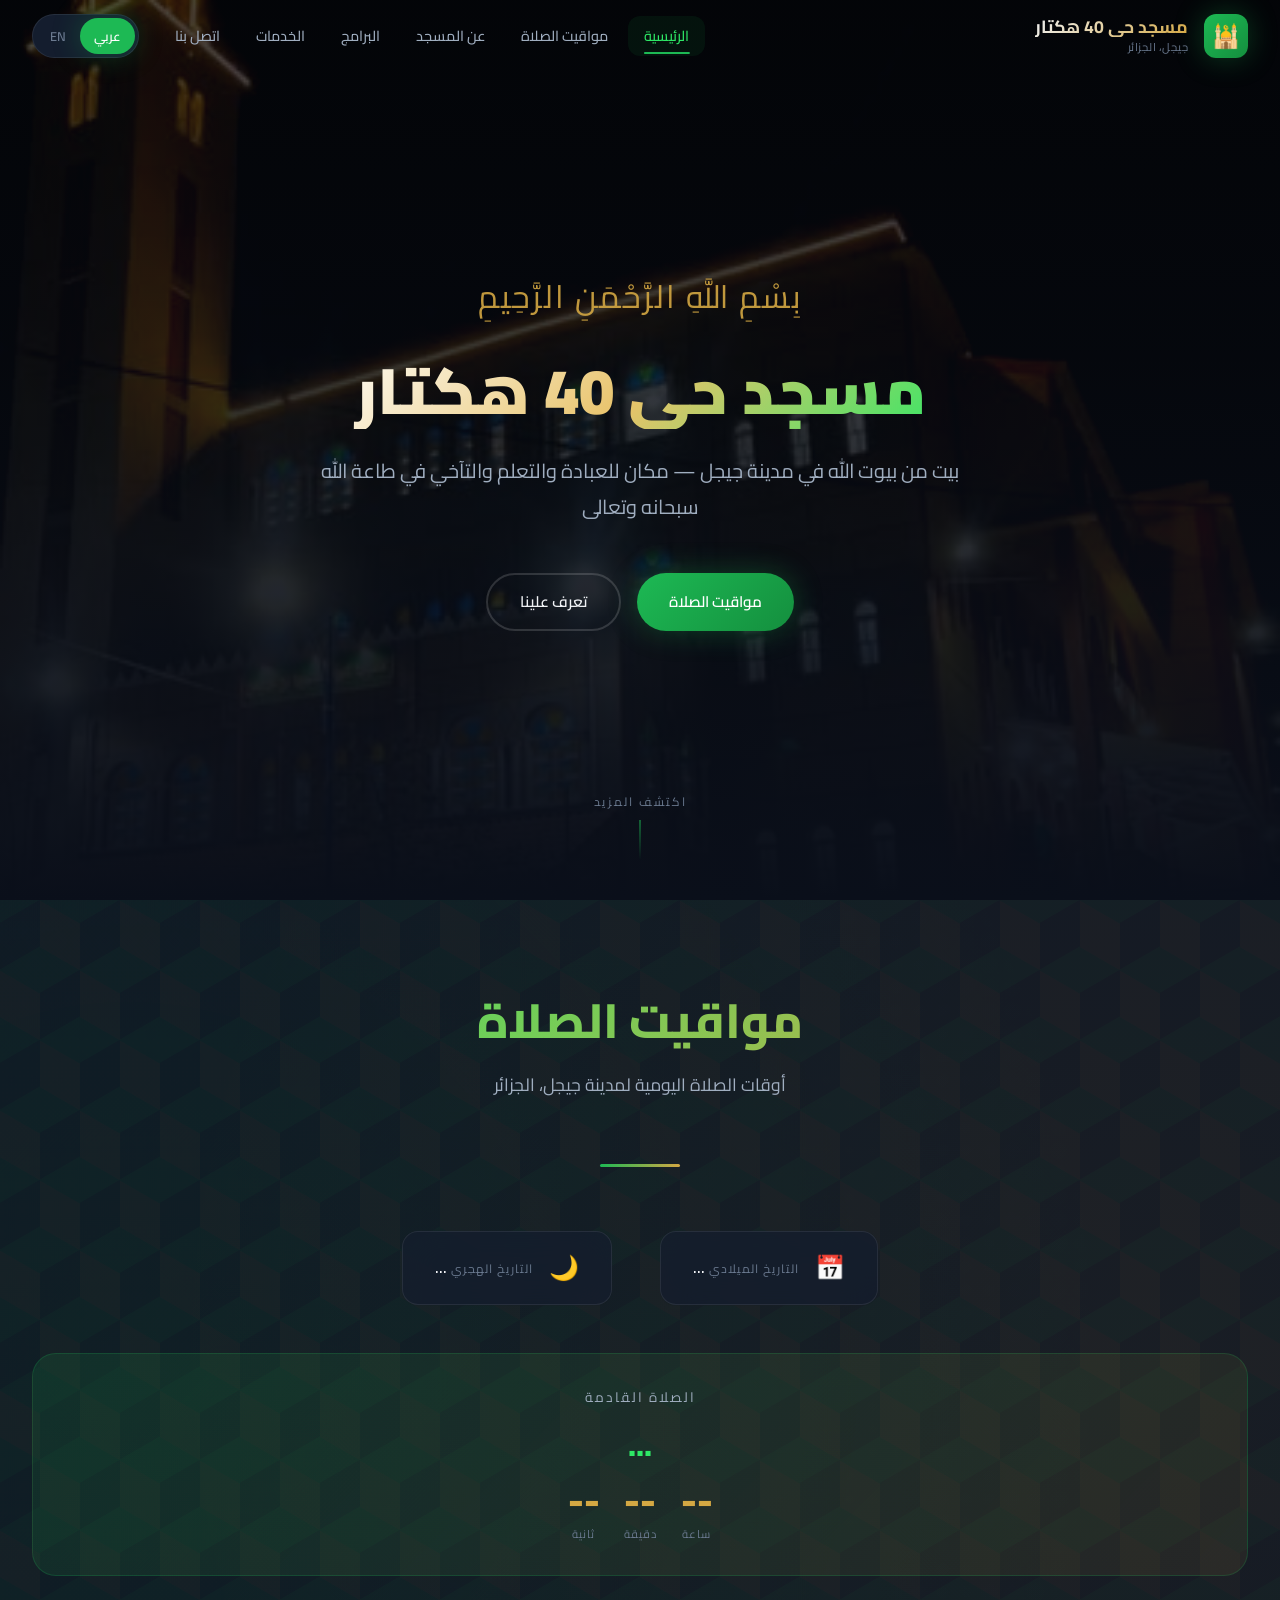
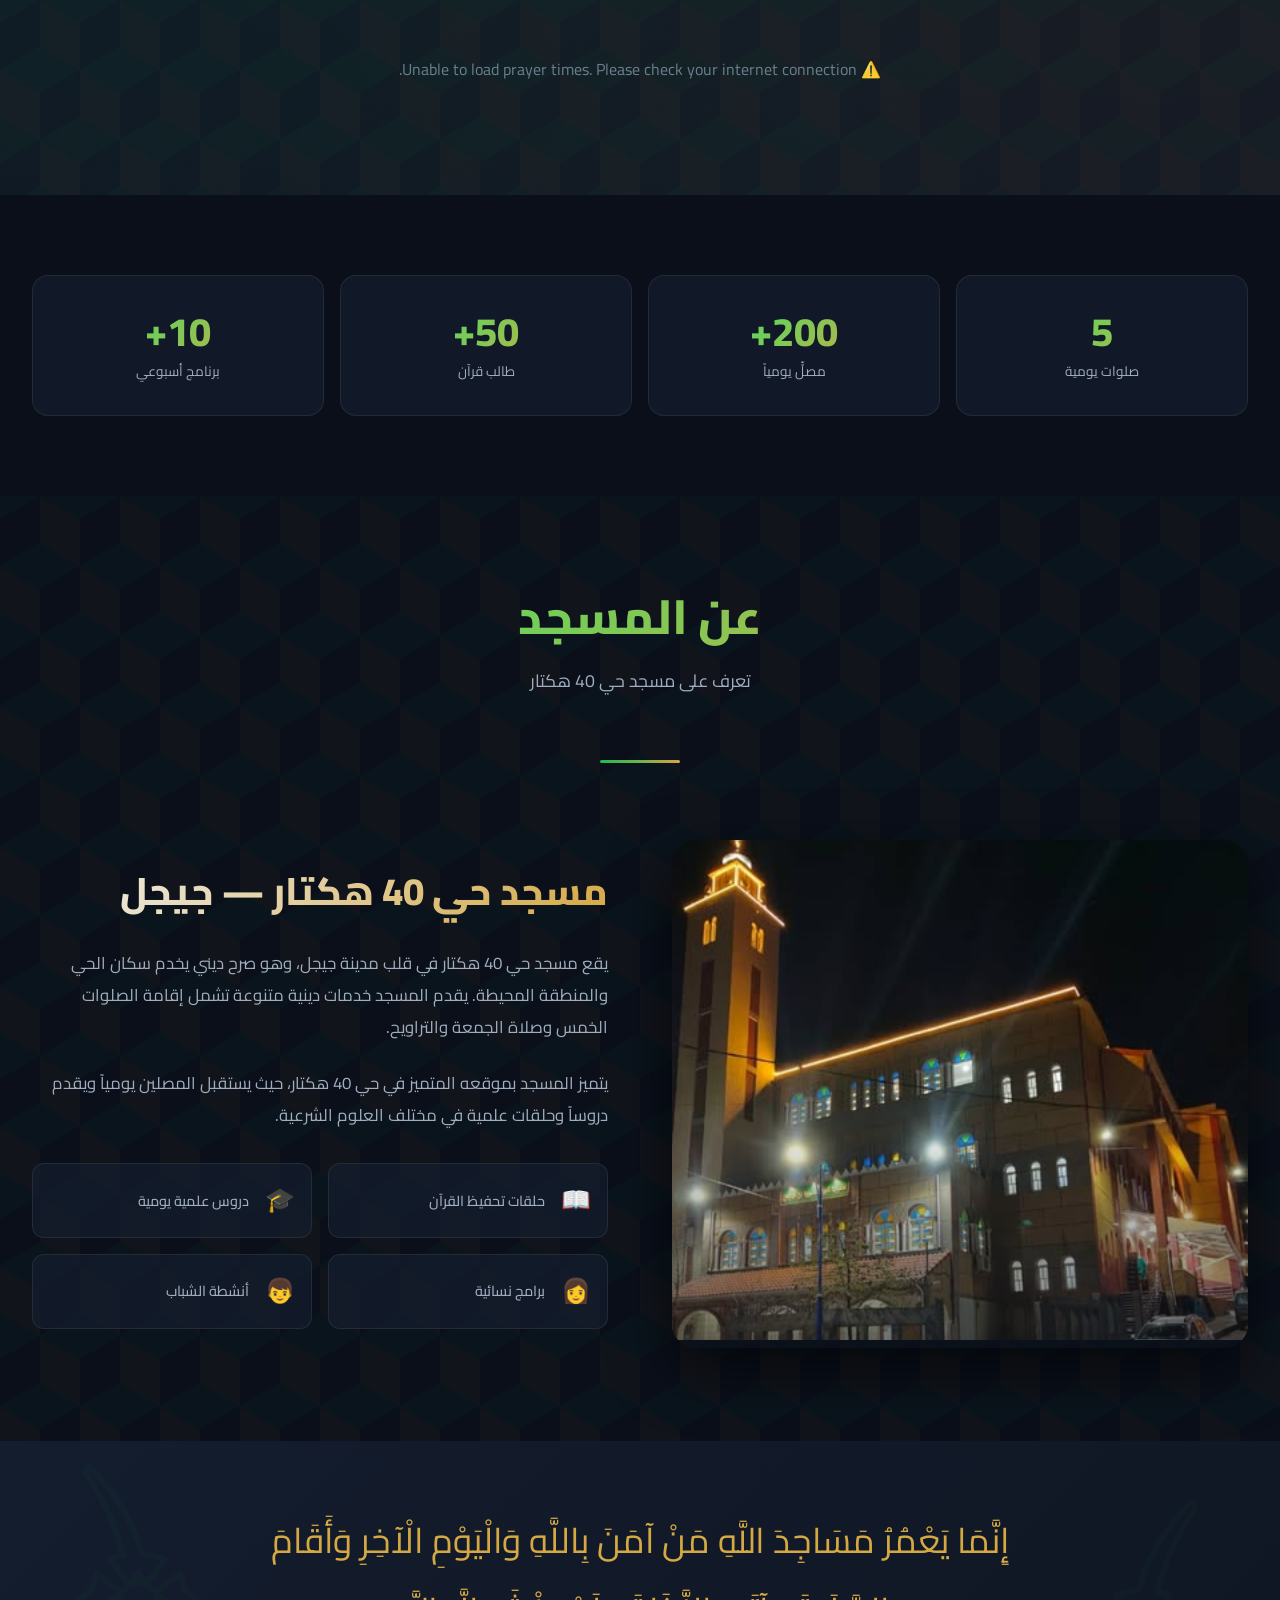
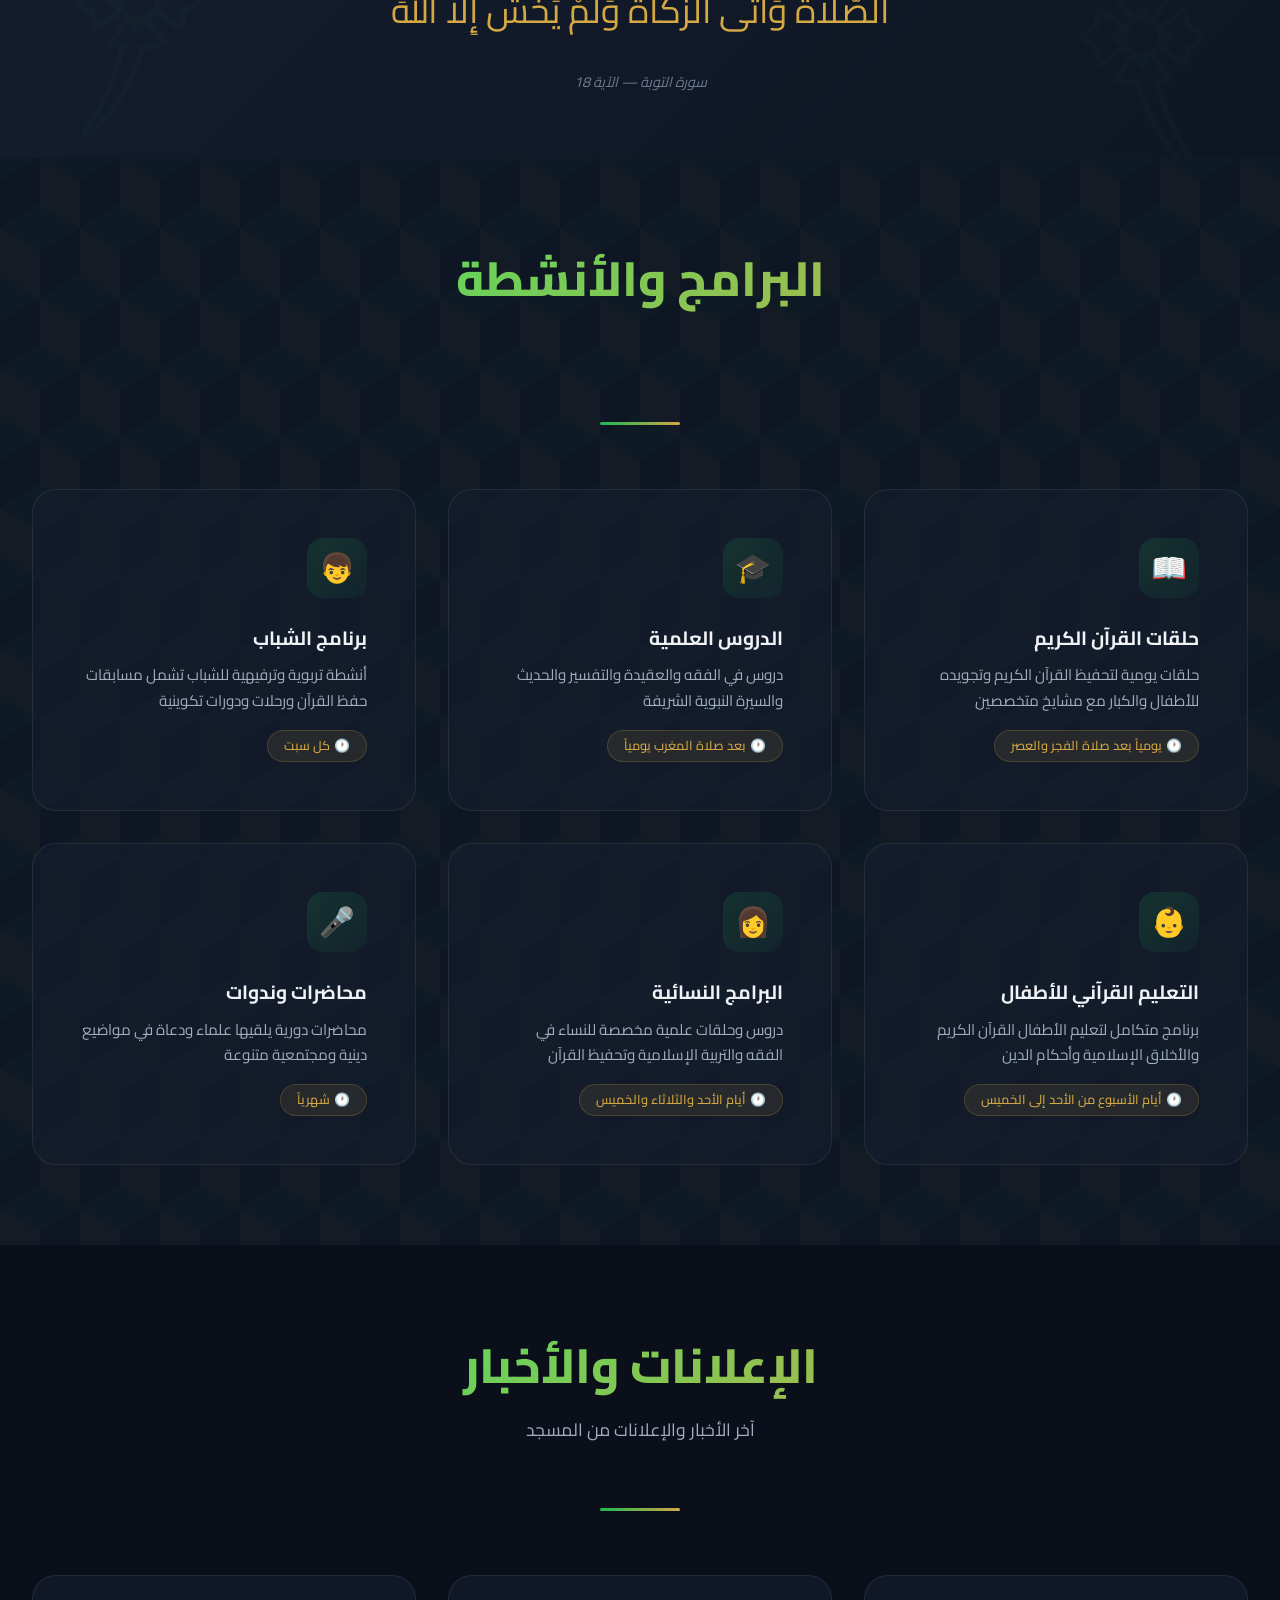
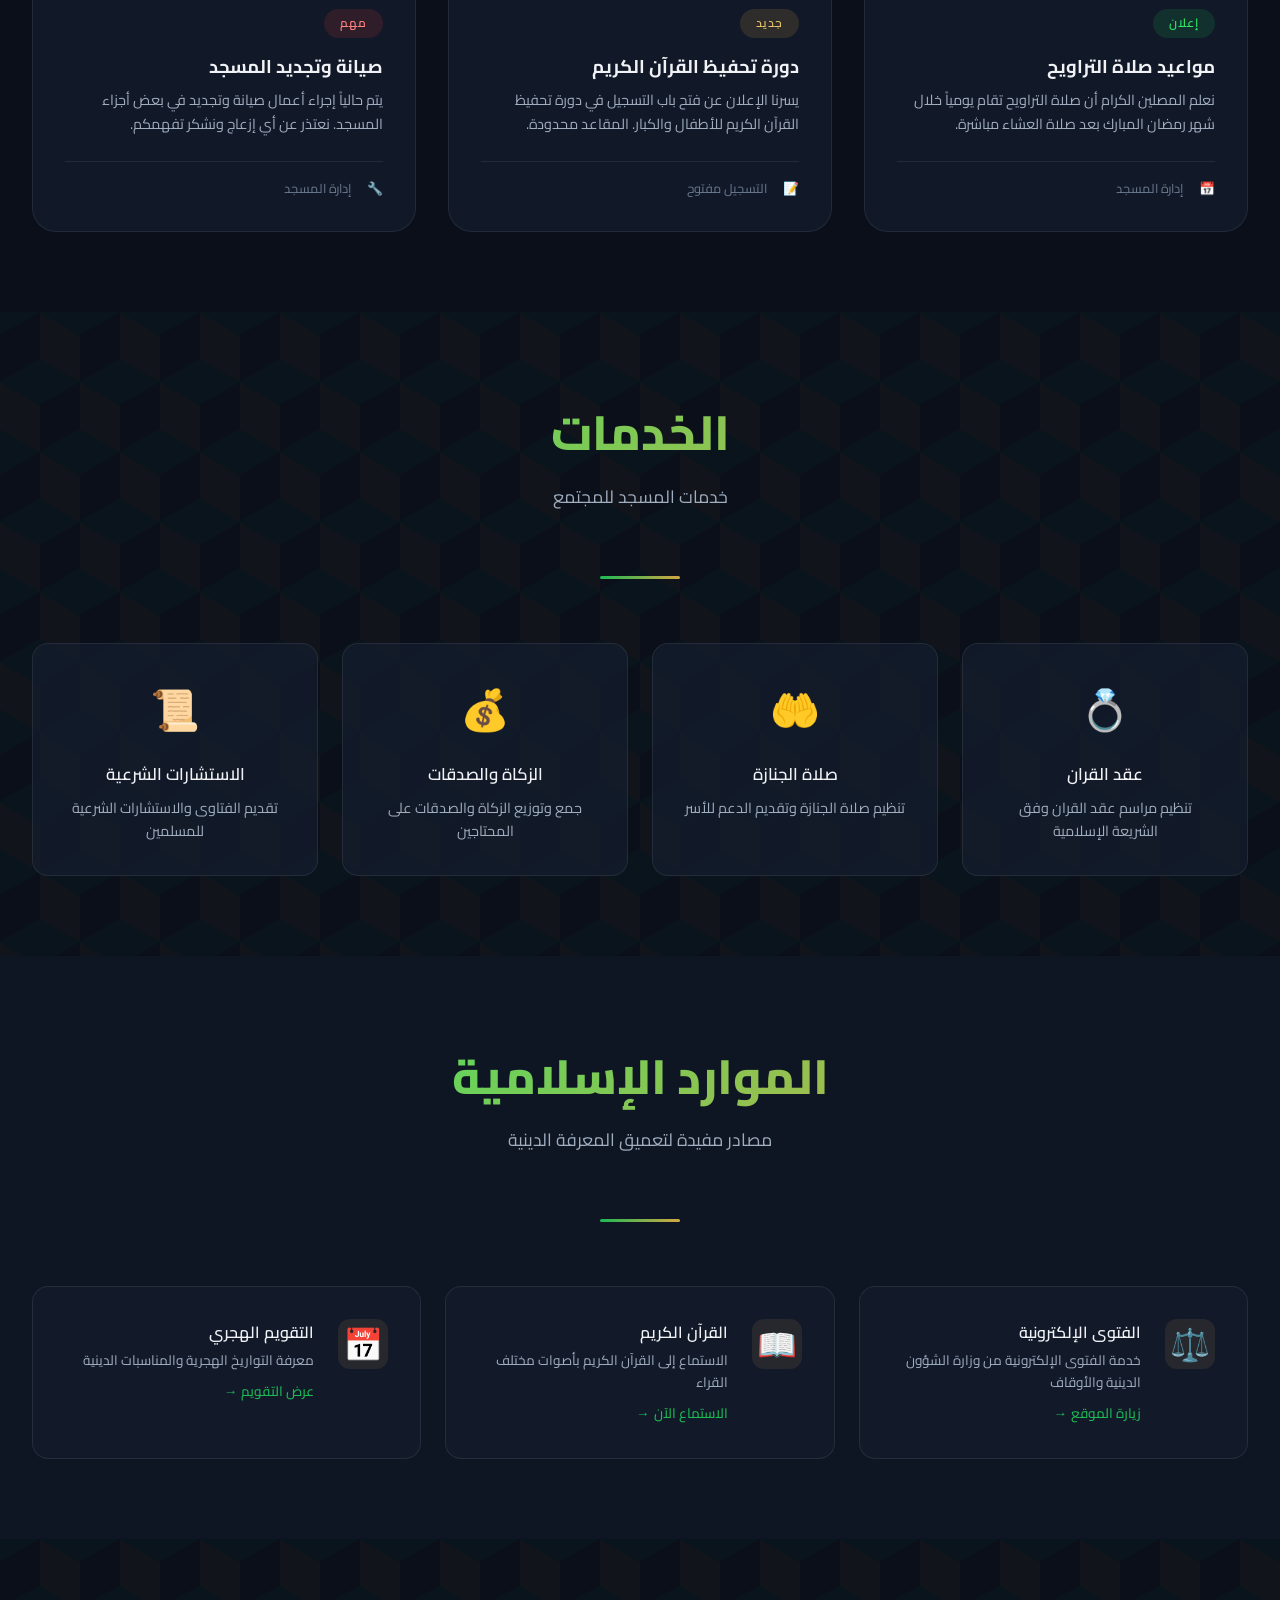
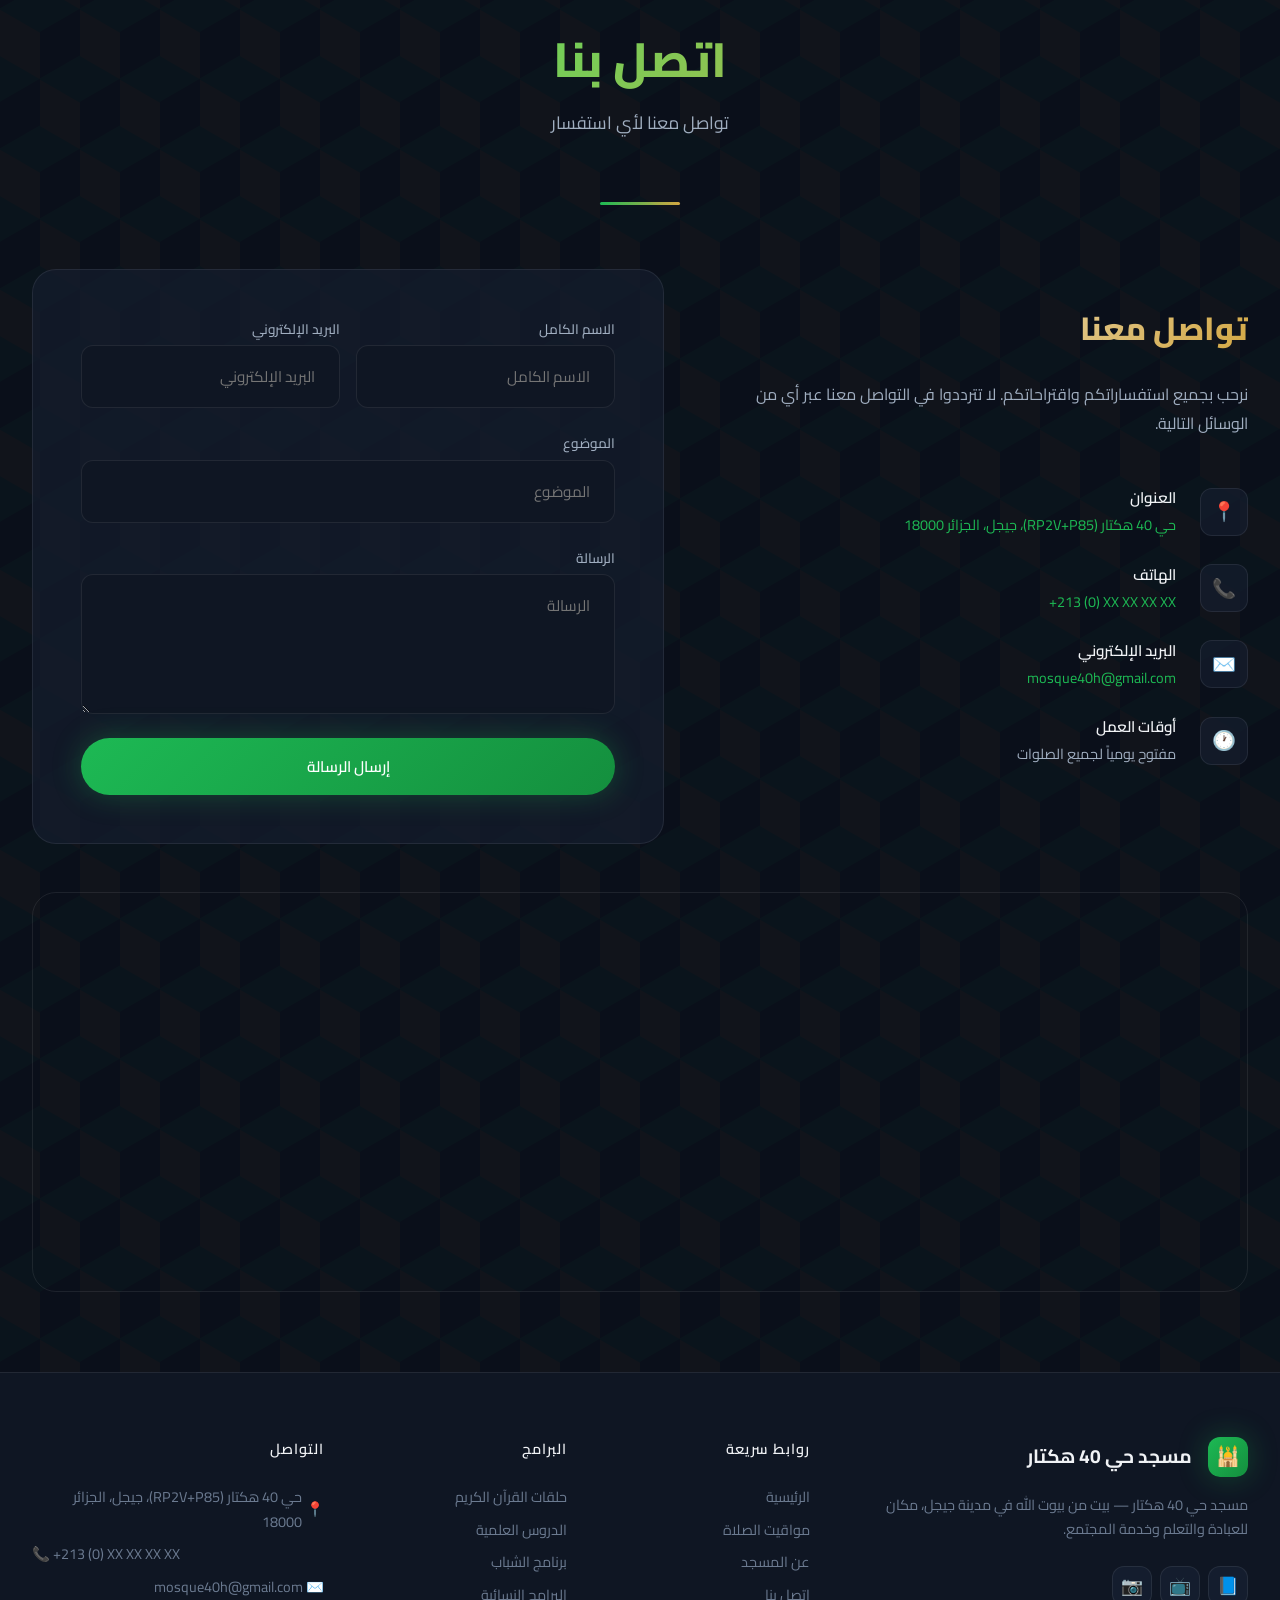
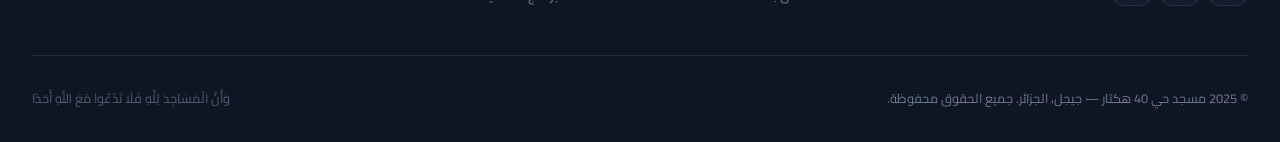
==== commit a21def7c: "feat: update mosque website index and enhance core application functionality" ====
--- a/index.html
+++ b/index.html
@@ -492,7 +492,7 @@
               <div class="contact-item-icon">📍</div>
               <div class="contact-item-text">
                 <h4 data-i18n="contactAddress">العنوان</h4>
-                <p data-i18n="contactAddressValue">حي 40 هكتار، جيجل، الجزائر 18000</p>
+                <p><a href="https://www.google.com/maps?cid=9537572257079670391&amp;g_mp=CiVnb29nbGUubWFwcy5wbGFjZXMudjEuUGxhY2VzLkdldFBsYWNlEAMYASAF&amp;hl=en-US" target="_blank" rel="noopener" data-i18n="contactAddressValue">حي 40 هكتار (RP2V+P85)، جيجل، الجزائر 18000</a></p>
               </div>
             </div>
 
@@ -553,7 +553,7 @@
       <!-- Google Maps -->
       <div class="map-wrapper animate-on-scroll">
         <iframe
-          src="https://www.google.com/maps/embed?pb=!1m18!1m12!1m3!1d3215.123456789!2d5.7635!3d36.821!2m3!1f0!2f0!3f0!3m2!1i1024!2i768!4f13.1!3m3!1m2!1s0x0%3A0x0!2zMzbCsDQ5JzE1LjYiTiA1wrA0NSc0OC42IkU!5e0!3m2!1sar!2sdz!4v1700000000000"
+          src="https://www.google.com/maps?cid=9537572257079670391&amp;g_mp=CiVnb29nbGUubWFwcy5wbGFjZXMudjEuUGxhY2VzLkdldFBsYWNlEAMYASAF&amp;hl=en-US&amp;source=embed&amp;output=embed"
           width="100%"
           height="400"
           style="border:0;"
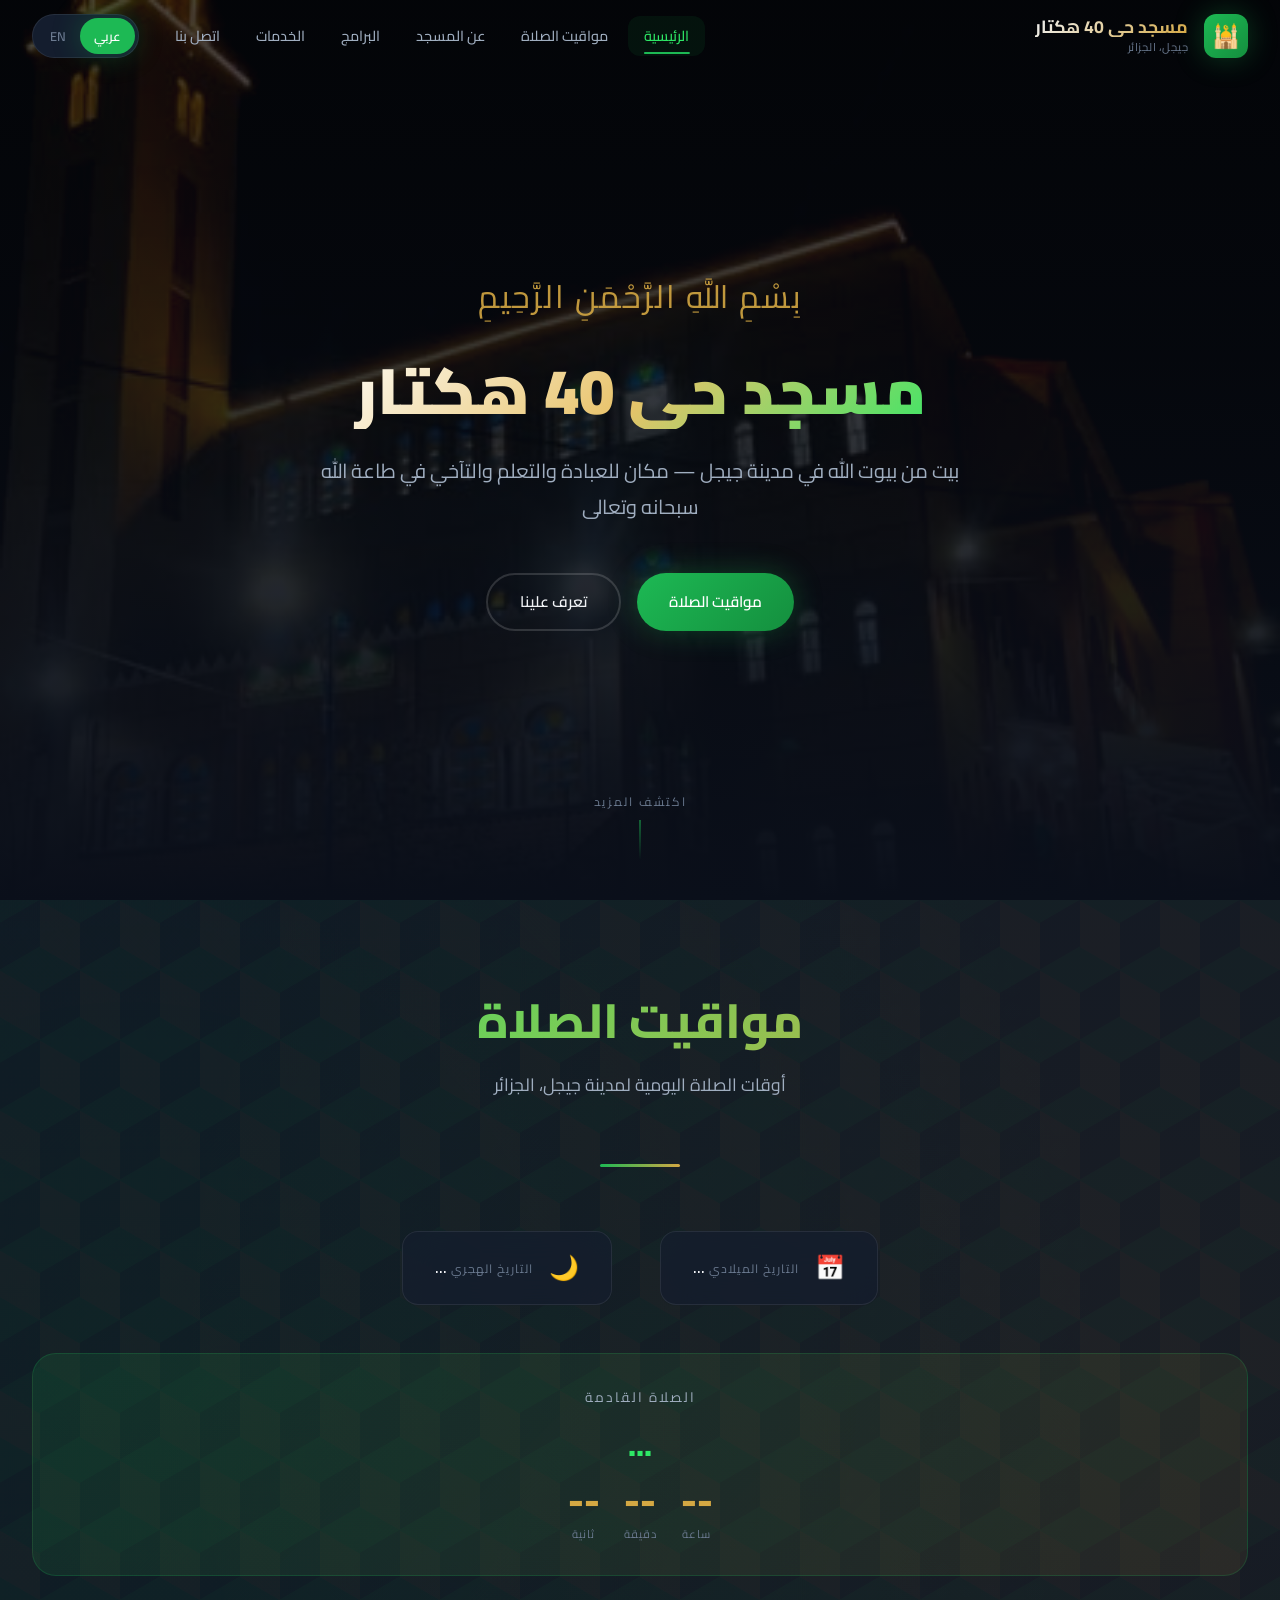
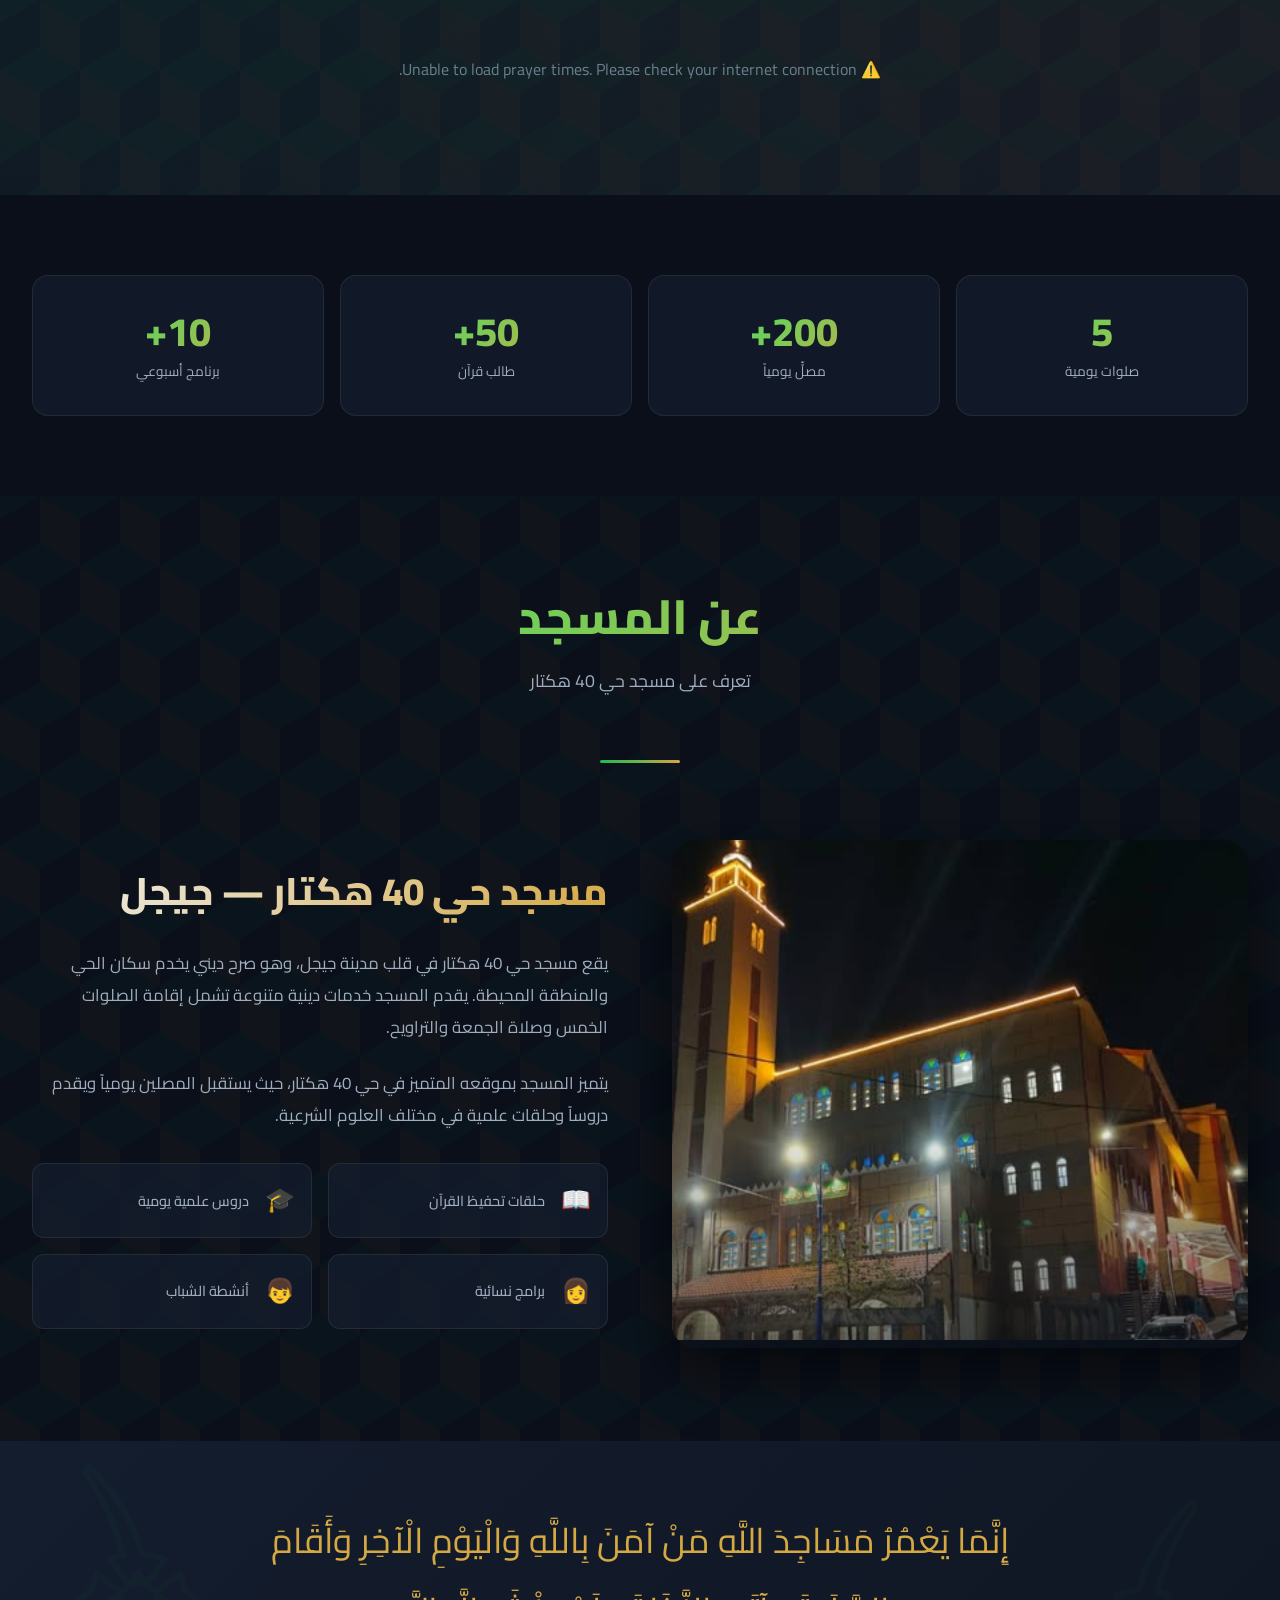
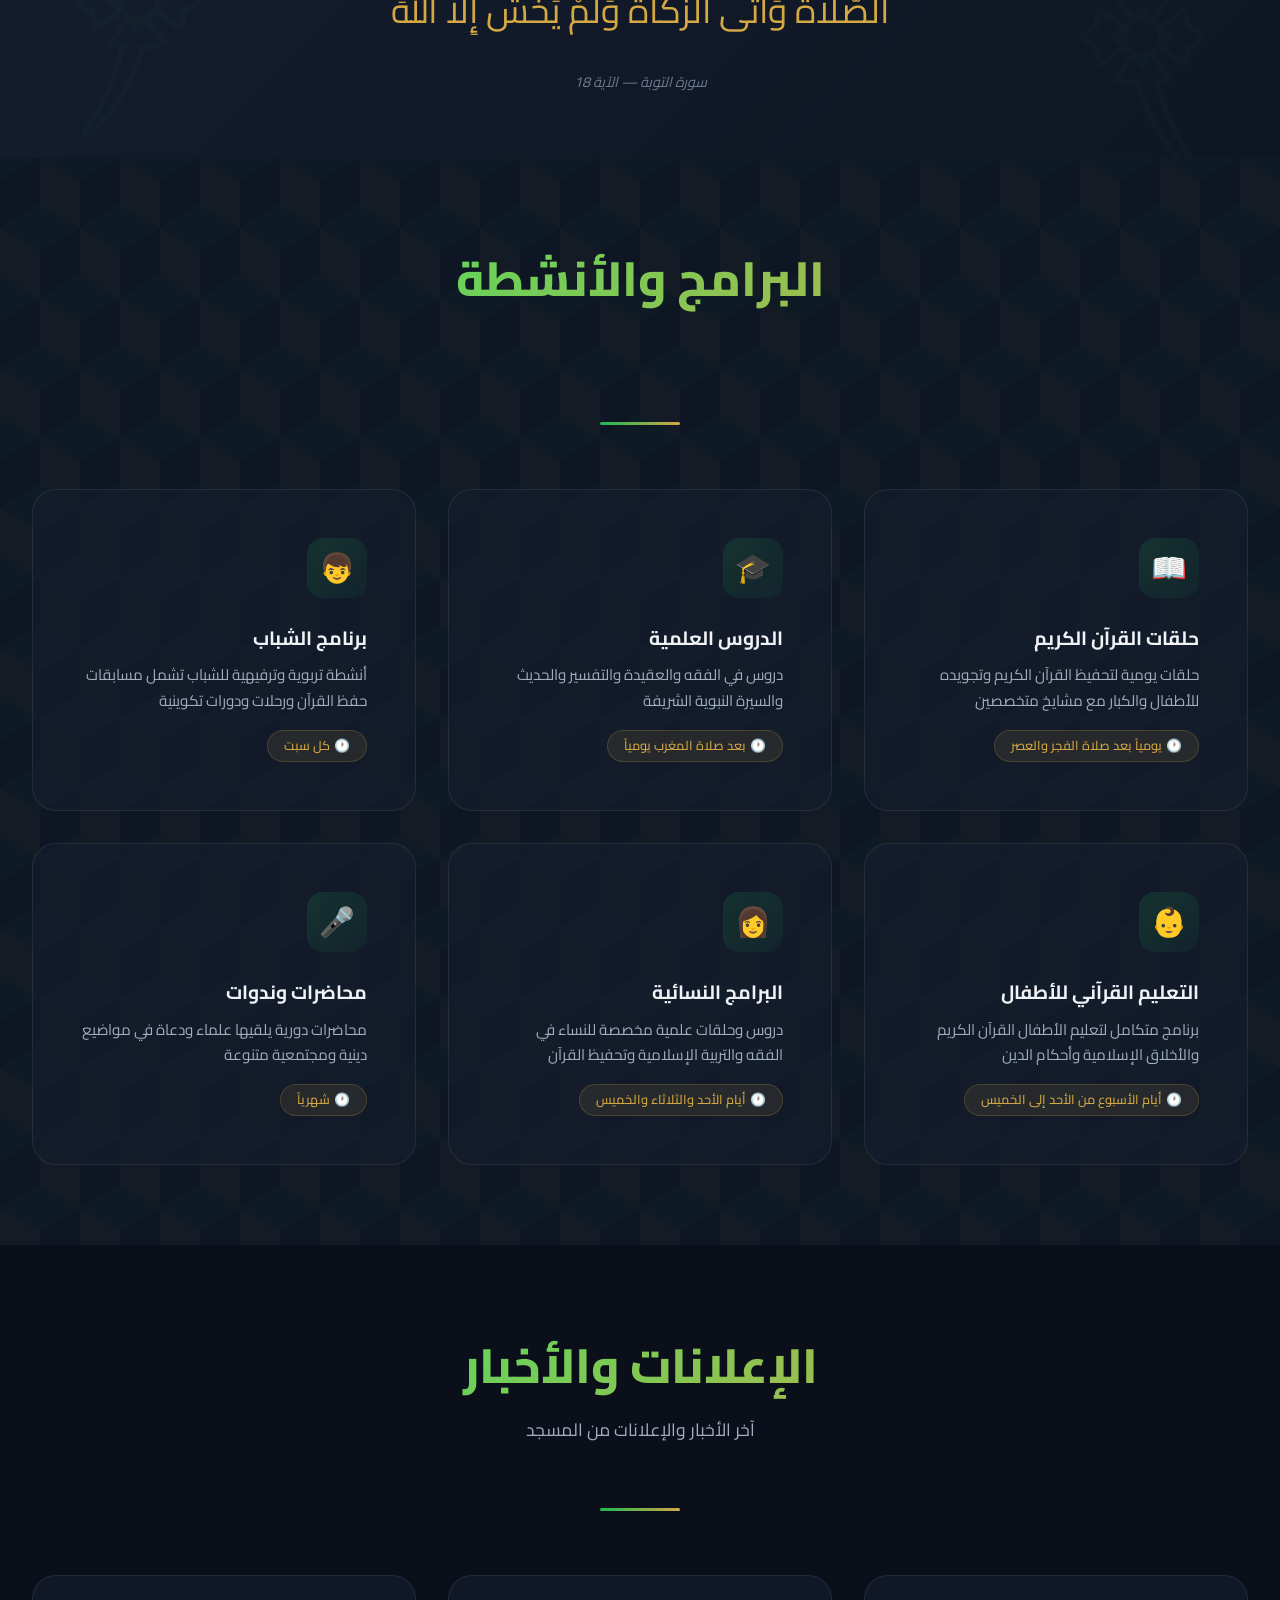
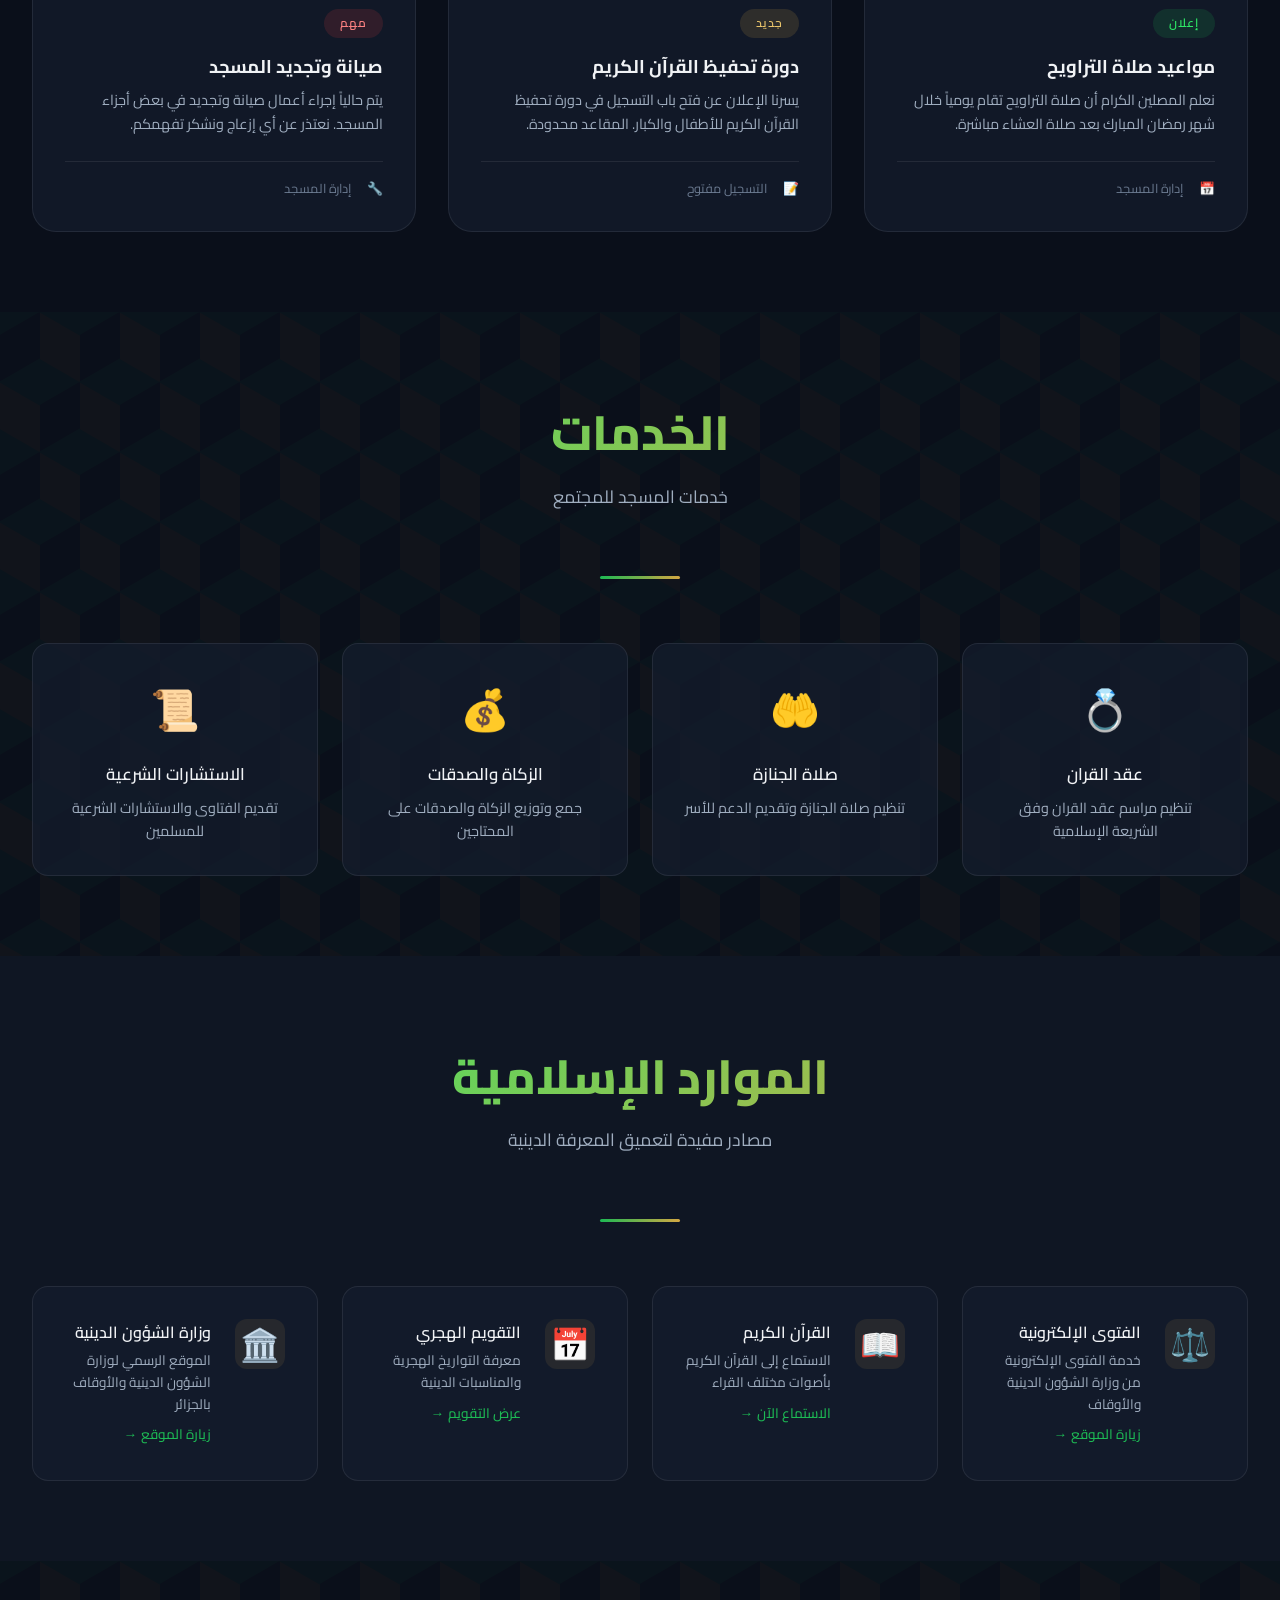
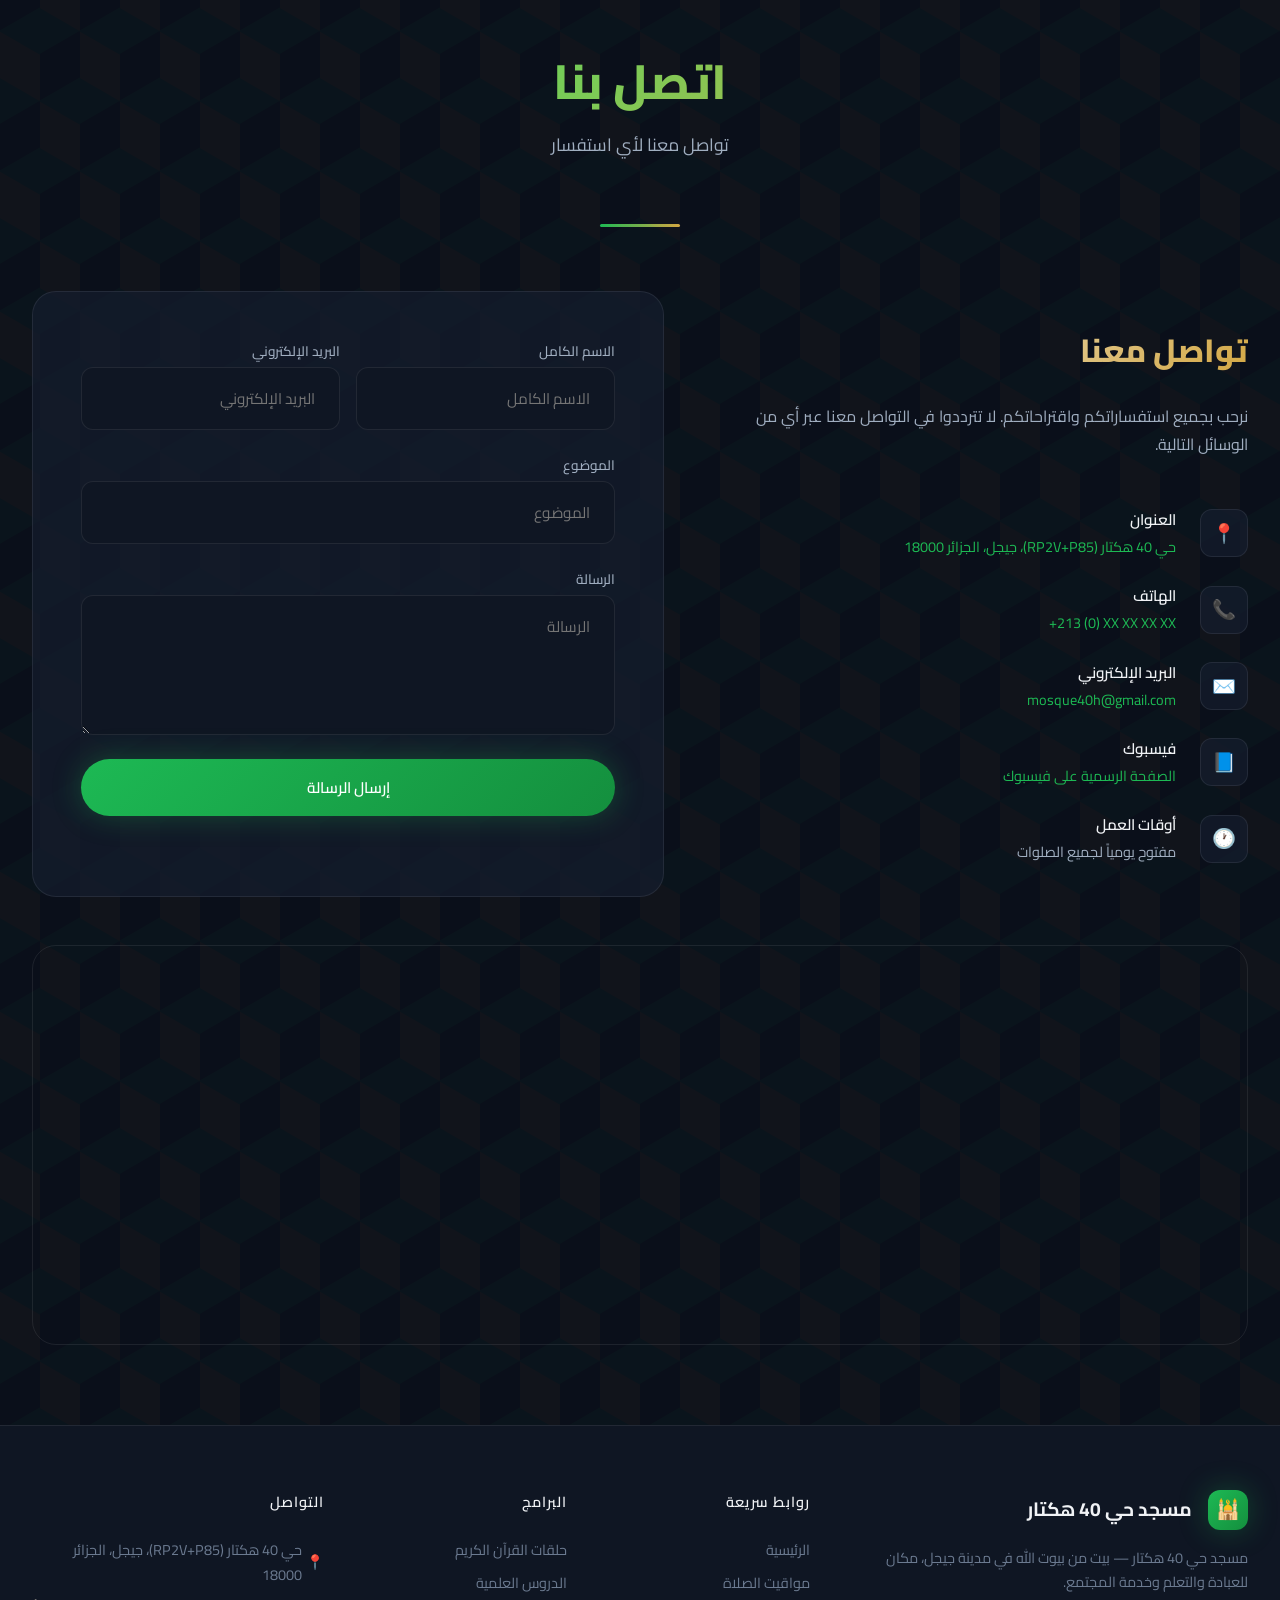
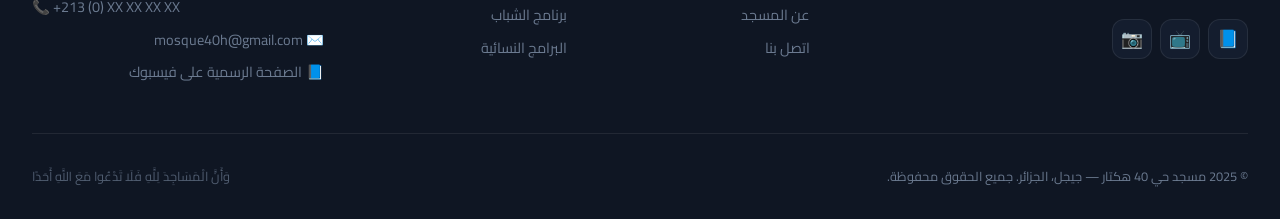
==== commit e9806079: "feat: add interactive features and update structure for mahbb40jijel interface" ====
--- a/index.html
+++ b/index.html
@@ -440,7 +440,7 @@
           <div class="resource-content">
             <h3 data-i18n="resource1Title">الفتوى الإلكترونية</h3>
             <p data-i18n="resource1Desc">خدمة الفتوى الإلكترونية من وزارة الشؤون الدينية والأوقاف</p>
-            <a href="https://www.marw.gov.dz" target="_blank" rel="noopener" class="resource-link">
+            <a href="https://marw.gov.dz/" target="_blank" rel="noopener" class="resource-link">
               <span data-i18n="resource1Link">زيارة الموقع</span> →
             </a>
           </div>
@@ -467,6 +467,17 @@
             </a>
           </div>
         </div>
+
+        <div class="resource-card animate-on-scroll delay-4">
+          <div class="resource-icon">🏛️</div>
+          <div class="resource-content">
+            <h3 data-i18n="resource4Title">وزارة الشؤون الدينية</h3>
+            <p data-i18n="resource4Desc">الموقع الرسمي لوزارة الشؤون الدينية والأوقاف</p>
+            <a href="https://marw.gov.dz/" target="_blank" rel="noopener" class="resource-link">
+              <span data-i18n="resource4Link">زيارة الموقع</span> →
+            </a>
+          </div>
+        </div>
       </div>
     </div>
   </section>
@@ -509,6 +520,14 @@
               <div class="contact-item-text">
                 <h4 data-i18n="contactEmail">البريد الإلكتروني</h4>
                 <p><a href="mailto:mosque40h@gmail.com">mosque40h@gmail.com</a></p>
+              </div>
+            </div>
+
+            <div class="contact-item">
+              <div class="contact-item-icon">📘</div>
+              <div class="contact-item-text">
+                <h4 data-i18n="contactFacebook">فيسبوك</h4>
+                <p><a href="https://www.facebook.com/profile.php?id=61554500183168" target="_blank" rel="noopener" data-i18n="contactFacebookValue">الصفحة الرسمية على فيسبوك</a></p>
               </div>
             </div>
 
@@ -580,7 +599,7 @@
           </div>
           <p data-i18n="footerDesc">مسجد حي 40 هكتار — بيت من بيوت الله في مدينة جيجل، مكان للعبادة والتعلم وخدمة المجتمع.</p>
           <div class="footer-social">
-            <a href="#" aria-label="Facebook" title="Facebook">📘</a>
+            <a href="https://www.facebook.com/profile.php?id=61554500183168" target="_blank" rel="noopener" aria-label="Facebook" title="Facebook">📘</a>
             <a href="#" aria-label="YouTube" title="YouTube">📺</a>
             <a href="#" aria-label="Instagram" title="Instagram">📷</a>
           </div>
@@ -612,9 +631,10 @@
         <div class="footer-column">
           <h4 data-i18n="footerContact">التواصل</h4>
           <ul class="footer-links">
-            <li><a href="#contact">📍 <span data-i18n="contactAddressValue">حي 40 هكتار، جيجل</span></a></li>
+            <li><a href="#contact">📍 <span data-i18n="contactAddressValue">حي 40 هكتار (RP2V+P85)، جيجل</span></a></li>
             <li><a href="tel:+213000000000" dir="ltr">📞 +213 (0) XX XX XX XX</a></li>
             <li><a href="mailto:mosque40h@gmail.com">✉️ mosque40h@gmail.com</a></li>
+            <li><a href="https://www.facebook.com/profile.php?id=61554500183168" target="_blank" rel="noopener">📘 <span data-i18n="contactFacebookValue">الصفحة الرسمية على فيسبوك</span></a></li>
           </ul>
         </div>
       </div>
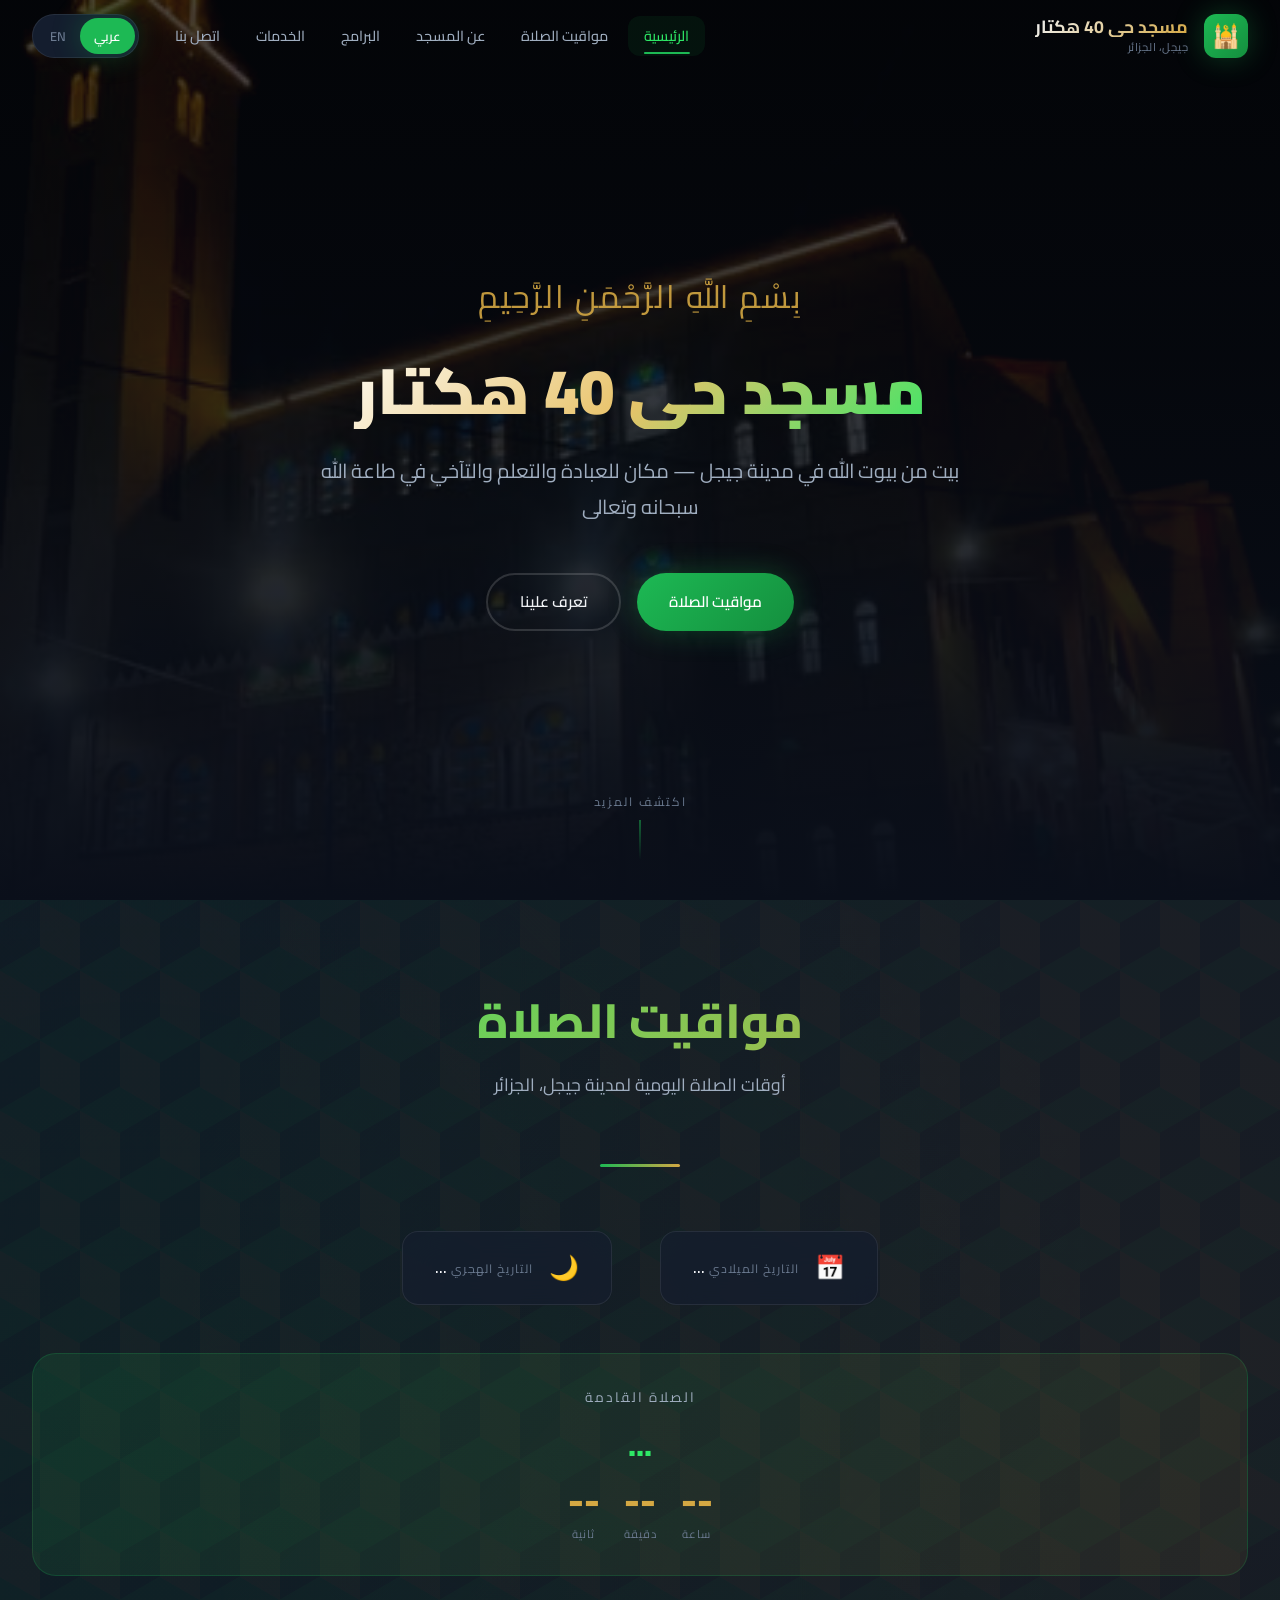
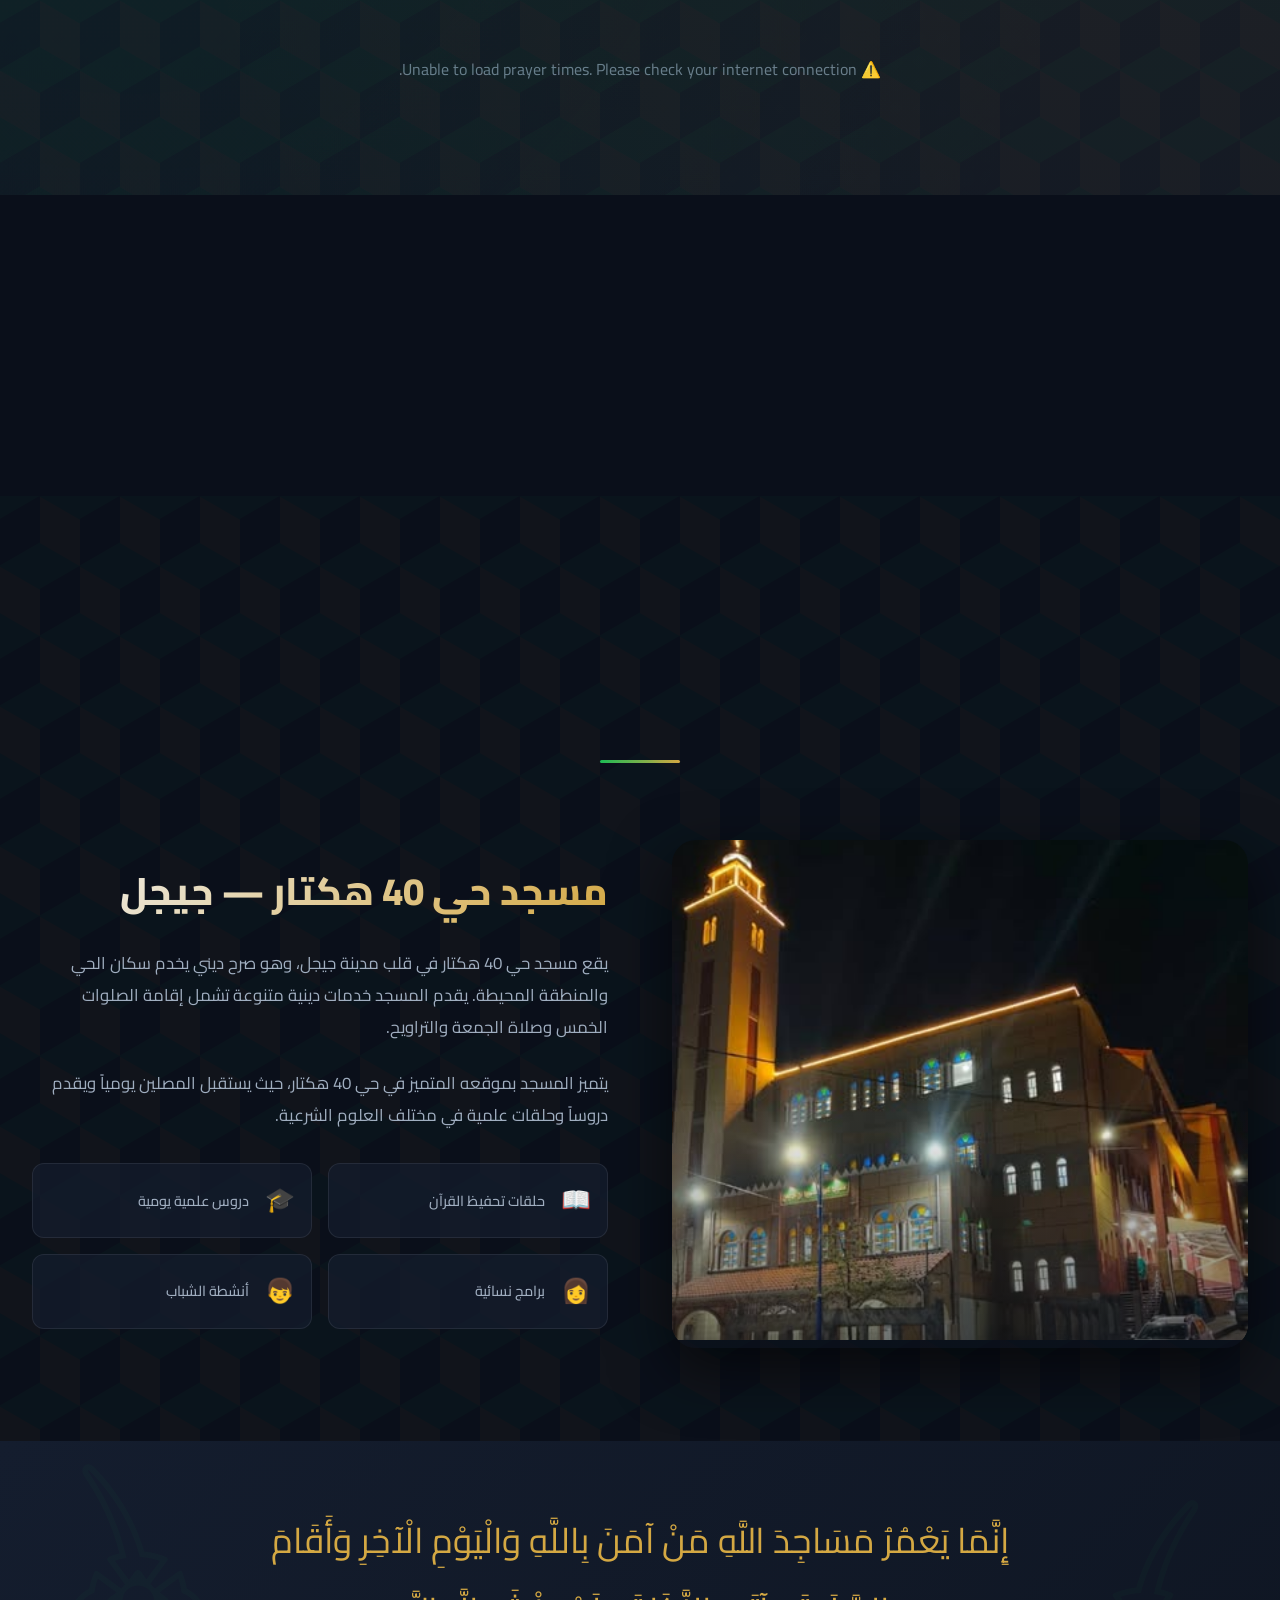
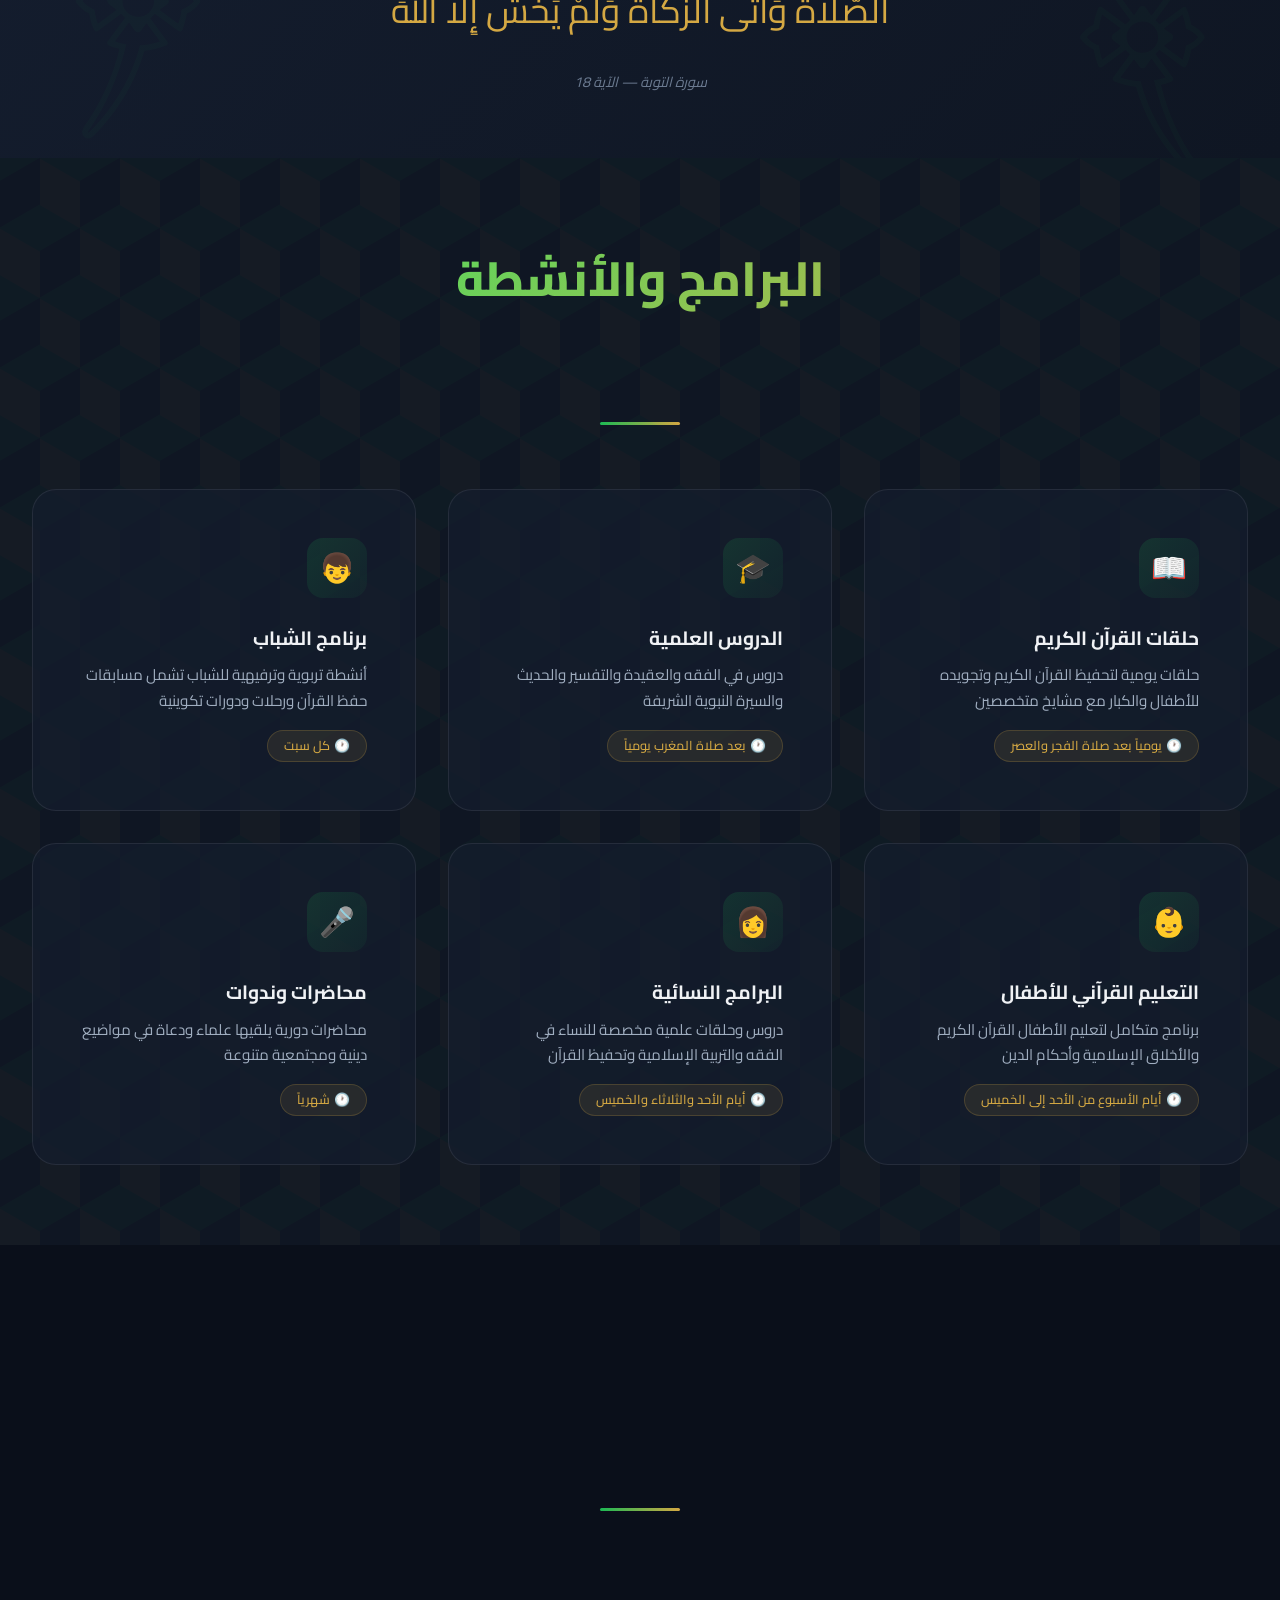
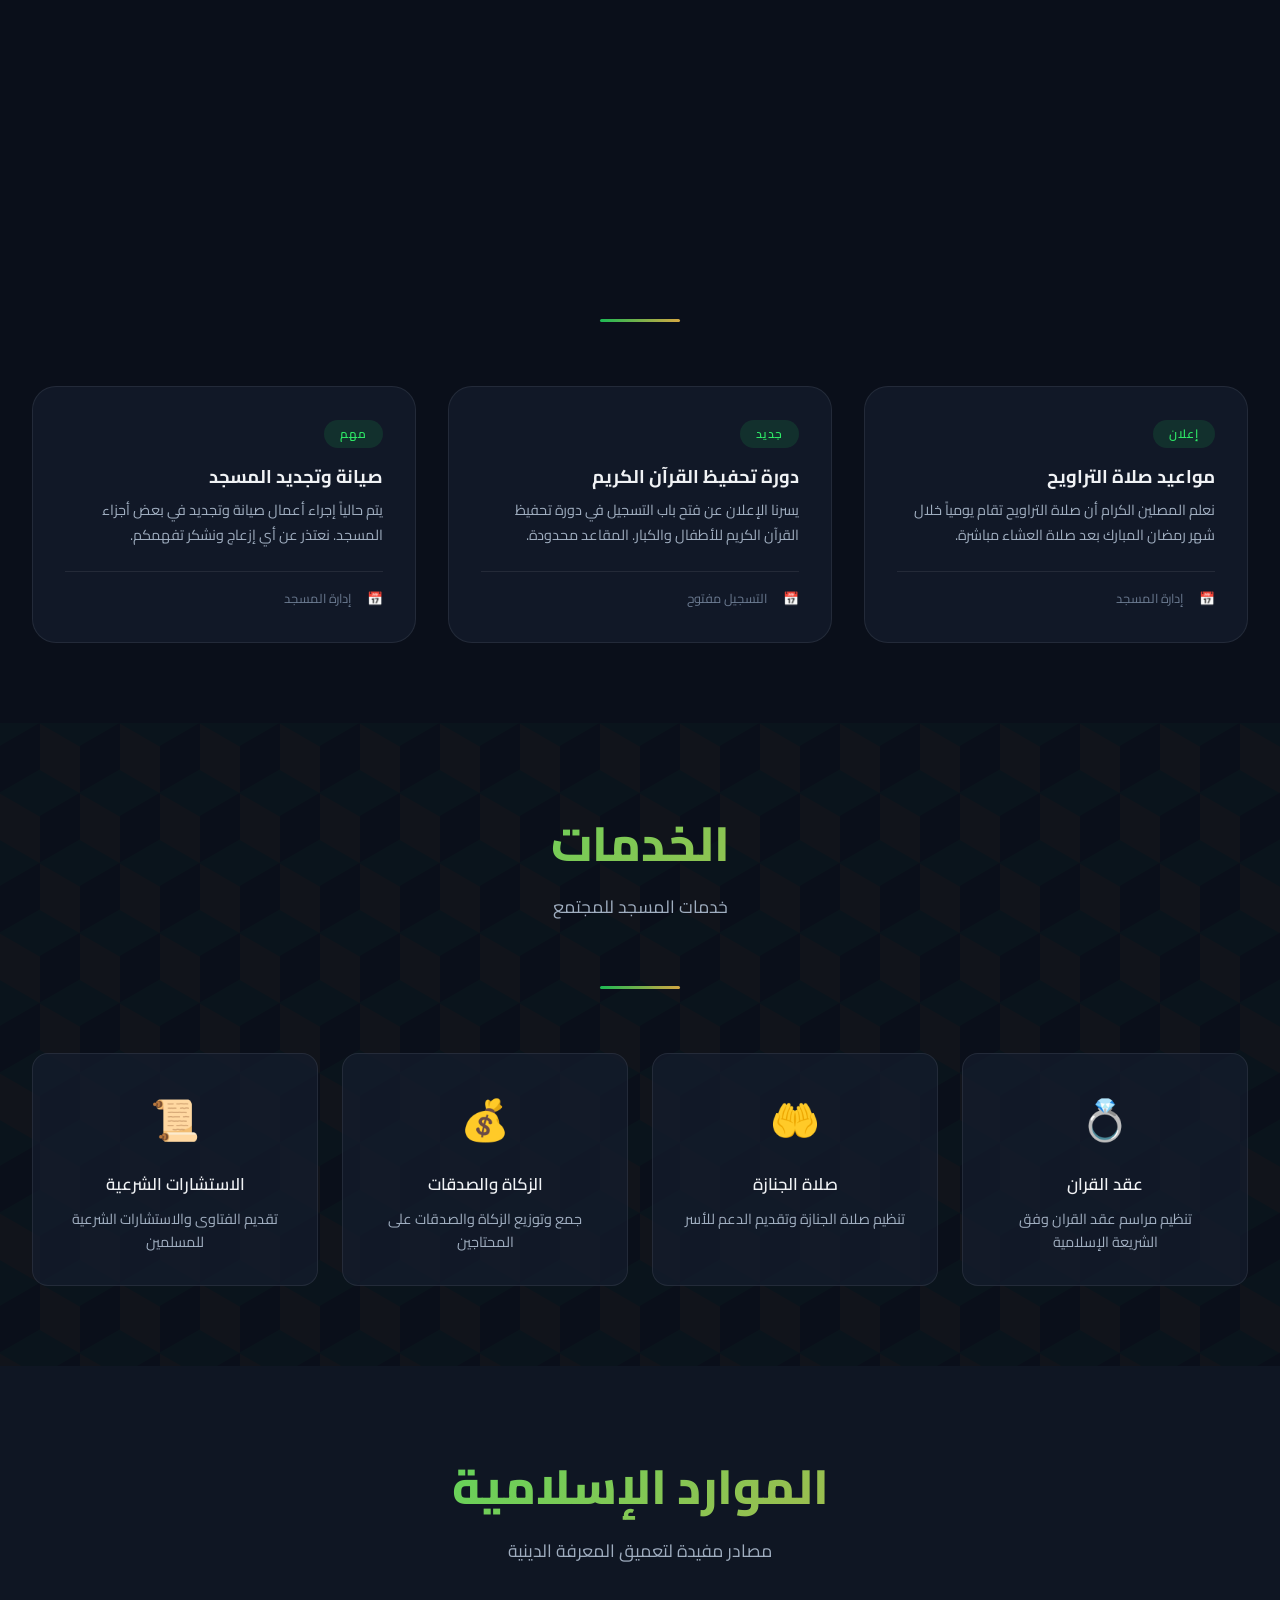
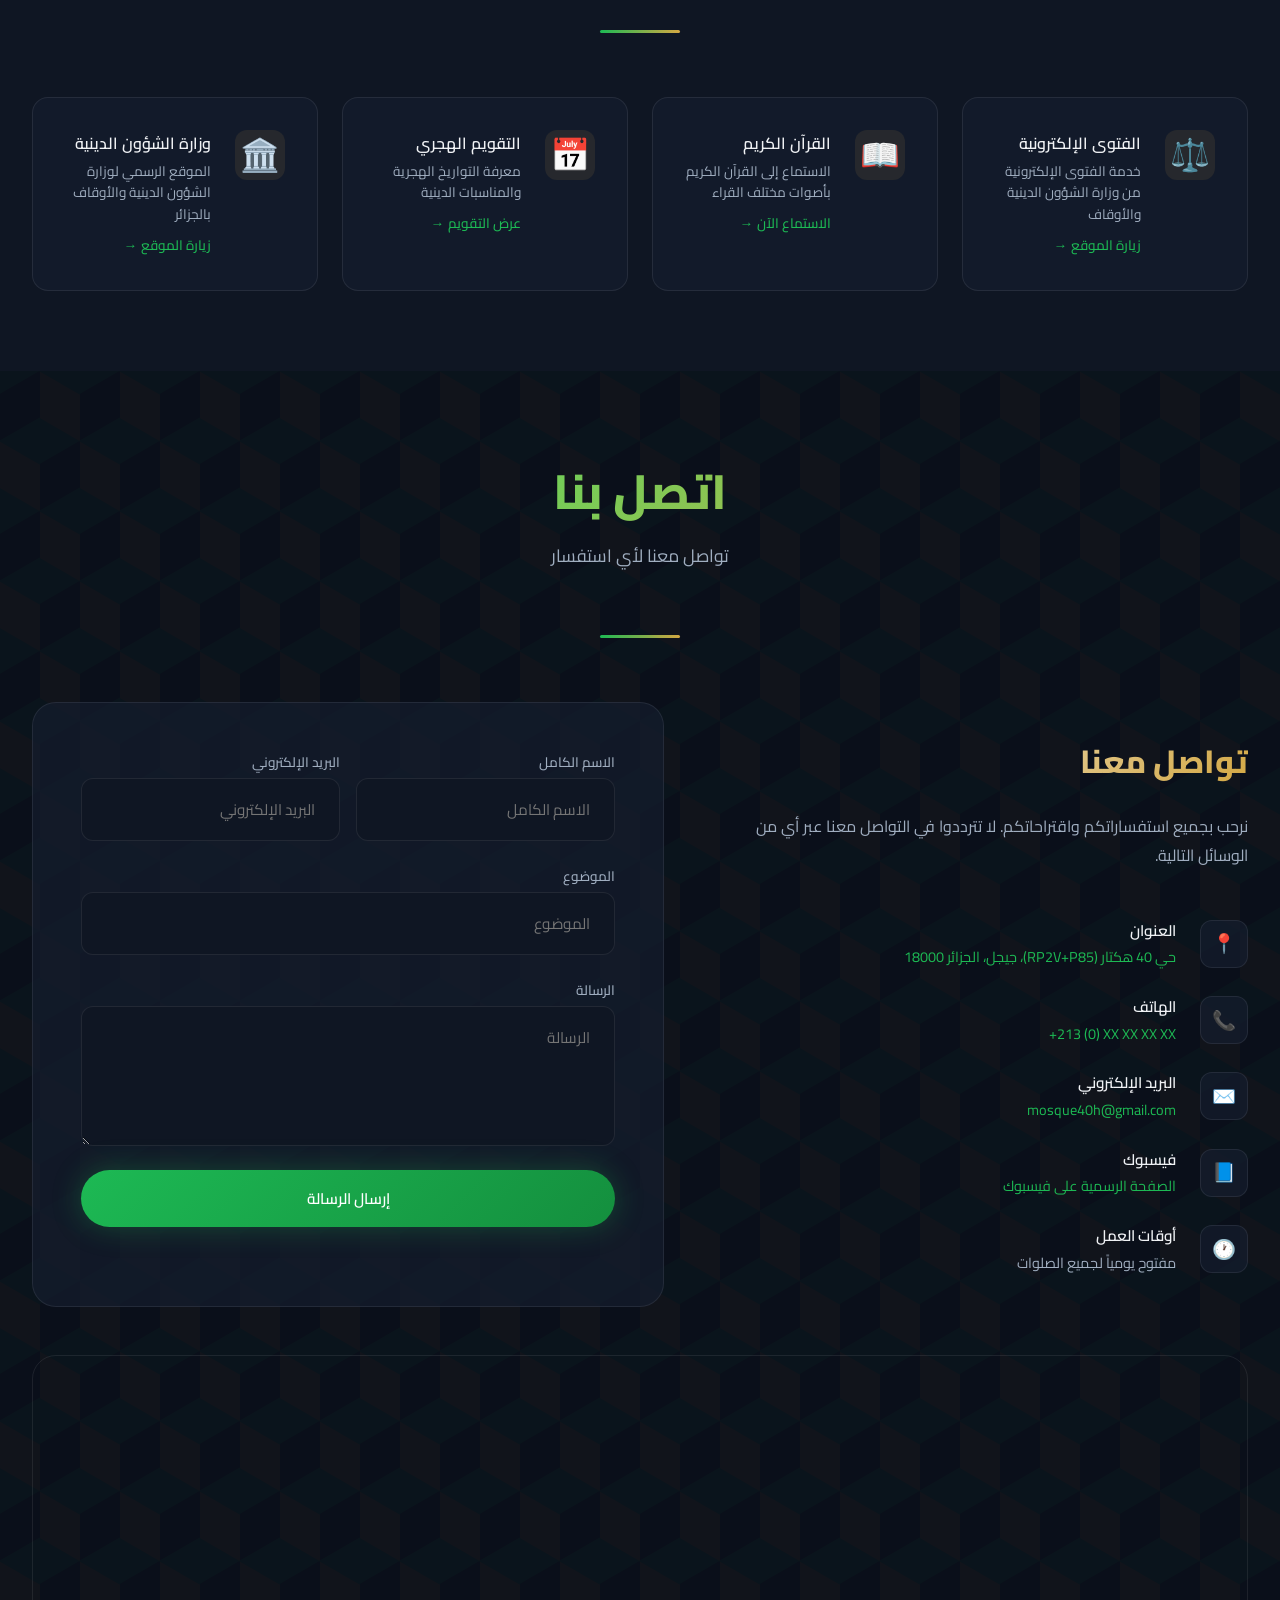
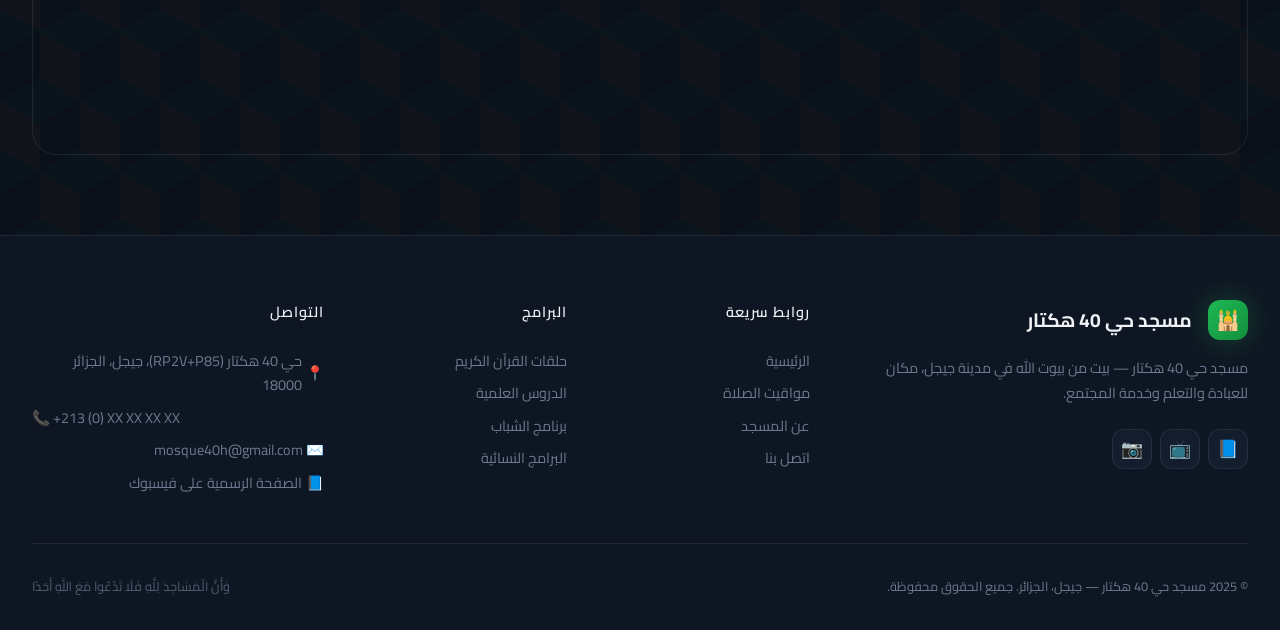
==== commit b2318139: "feat: add Sveltia CMS configuration and admin interface to manage news and announcements content" ====
--- a/index.html
+++ b/index.html
@@ -1,9 +1,11 @@
 <!DOCTYPE html>
 <html lang="ar" dir="rtl">
+
 <head>
   <meta charset="UTF-8">
   <meta name="viewport" content="width=device-width, initial-scale=1.0">
-  <meta name="description" content="مسجد حي 40 هكتار — جيجل، الجزائر. مواقيت الصلاة، البرامج الدينية، وخدمات المسجد. Hai 40 Hectares Mosque — Jijel, Algeria.">
+  <meta name="description"
+    content="مسجد حي 40 هكتار — جيجل، الجزائر. مواقيت الصلاة، البرامج الدينية، وخدمات المسجد. Hai 40 Hectares Mosque — Jijel, Algeria.">
   <meta name="keywords" content="مسجد, جيجل, الجزائر, مواقيت الصلاة, حي 40 هكتار, mosque, jijel, algeria, prayer times">
   <meta name="author" content="Hai 40 Hectares Mosque">
 
@@ -16,7 +18,8 @@
   <title>مسجد حي 40 هكتار — جيجل | Hai 40 Hectares Mosque</title>
 
   <!-- Favicon (mosque emoji as SVG) -->
-  <link rel="icon" href="data:image/svg+xml,<svg xmlns='http://www.w3.org/2000/svg' viewBox='0 0 100 100'><text y='0.9em' font-size='90'>🕌</text></svg>">
+  <link rel="icon"
+    href="data:image/svg+xml,<svg xmlns='http://www.w3.org/2000/svg' viewBox='0 0 100 100'><text y='0.9em' font-size='90'>🕌</text></svg>">
 
   <!-- Stylesheets -->
   <link rel="stylesheet" href="assets/css/main.css">
@@ -25,6 +28,7 @@
   <link rel="preconnect" href="https://api.aladhan.com">
   <link rel="dns-prefetch" href="https://fonts.googleapis.com">
 </head>
+
 <body dir="rtl">
 
   <!-- ═══════════════════════════════════════
@@ -74,7 +78,8 @@
     <div class="hero-content">
       <p class="hero-bismillah" data-i18n="bismillah">بِسْمِ اللَّهِ الرَّحْمَنِ الرَّحِيمِ</p>
       <h1 class="hero-title" data-i18n="heroTitle">مسجد حي 40 هكتار</h1>
-      <p class="hero-description" data-i18n="heroSubtitle">بيت من بيوت الله في مدينة جيجل — مكان للعبادة والتعلم والتآخي في طاعة الله سبحانه وتعالى</p>
+      <p class="hero-description" data-i18n="heroSubtitle">بيت من بيوت الله في مدينة جيجل — مكان للعبادة والتعلم والتآخي
+        في طاعة الله سبحانه وتعالى</p>
       <div class="hero-cta">
         <a href="#prayer" class="btn btn-primary" data-i18n="heroBtnPrayer">
           🕐 مواقيت الصلاة
@@ -226,8 +231,10 @@
         </div>
         <div class="about-content animate-on-scroll">
           <h2 data-i18n="aboutHeading">مسجد حي 40 هكتار — جيجل</h2>
-          <p data-i18n="aboutText1">يقع مسجد حي 40 هكتار في قلب مدينة جيجل، وهو صرح ديني يخدم سكان الحي والمنطقة المحيطة. يقدم المسجد خدمات دينية متنوعة تشمل إقامة الصلوات الخمس وصلاة الجمعة والتراويح.</p>
-          <p data-i18n="aboutText2">يتميز المسجد بموقعه المتميز في حي 40 هكتار، حيث يستقبل المصلين يومياً ويقدم دروساً وحلقات علمية في مختلف العلوم الشرعية.</p>
+          <p data-i18n="aboutText1">يقع مسجد حي 40 هكتار في قلب مدينة جيجل، وهو صرح ديني يخدم سكان الحي والمنطقة
+            المحيطة. يقدم المسجد خدمات دينية متنوعة تشمل إقامة الصلوات الخمس وصلاة الجمعة والتراويح.</p>
+          <p data-i18n="aboutText2">يتميز المسجد بموقعه المتميز في حي 40 هكتار، حيث يستقبل المصلين يومياً ويقدم دروساً
+            وحلقات علمية في مختلف العلوم الشرعية.</p>
 
           <div class="about-features">
             <div class="about-feature">
@@ -258,7 +265,8 @@
   <div class="quran-banner">
     <div class="container">
       <p class="quran-verse animate-on-scroll" data-i18n="quranVerse">
-        إِنَّمَا يَعْمُرُ مَسَاجِدَ اللَّهِ مَنْ آمَنَ بِاللَّهِ وَالْيَوْمِ الْآخِرِ وَأَقَامَ الصَّلَاةَ وَآتَى الزَّكَاةَ وَلَمْ يَخْشَ إِلَّا اللَّهَ
+        إِنَّمَا يَعْمُرُ مَسَاجِدَ اللَّهِ مَنْ آمَنَ بِاللَّهِ وَالْيَوْمِ الْآخِرِ وَأَقَامَ الصَّلَاةَ وَآتَى
+        الزَّكَاةَ وَلَمْ يَخْشَ إِلَّا اللَّهَ
       </p>
       <p class="quran-reference animate-on-scroll" data-i18n="quranReference">سورة التوبة — الآية 18</p>
     </div>
@@ -271,7 +279,8 @@
     <div class="pattern-overlay"></div>
     <div class="container">
       <h2 class="section-title animate-on-scroll" data-i18n="programsTitle">البرامج والأنشطة</h2>
-      <p class="section-subtitle animate-on-scroll" data-i18n="programsSubtitle">برامج متنوعة لخدمة المجتمع وتعليم الدين</p>
+      <p class="section-subtitle animate-on-scroll" data-i18n="programsSubtitle">برامج متنوعة لخدمة المجتمع وتعليم الدين
+      </p>
       <div class="section-divider"></div>
 
       <div class="programs-grid">
@@ -339,50 +348,32 @@
   </section>
 
   <!-- ═══════════════════════════════════════
+       NEWS SECTION
+       ═══════════════════════════════════════ -->
+  <section class="section news-section" id="news">
+    <div class="container">
+      <h2 class="section-title animate-on-scroll" data-i18n="newsTitle">أخبار المسجد</h2>
+      <p class="section-subtitle animate-on-scroll" data-i18n="newsSubtitle">آخر المستجدات والأحداث</p>
+      <div class="section-divider"></div>
+
+      <div class="announcements-grid" id="news-grid">
+        <!-- News items will be loaded here dynamically -->
+      </div>
+    </div>
+  </section>
+
+  <!-- ═══════════════════════════════════════
        ANNOUNCEMENTS SECTION
        ═══════════════════════════════════════ -->
   <section class="section announcements-section" id="announcements">
     <div class="container">
       <h2 class="section-title animate-on-scroll" data-i18n="announcementsTitle">الإعلانات والأخبار</h2>
-      <p class="section-subtitle animate-on-scroll" data-i18n="announcementsSubtitle">آخر الأخبار والإعلانات من المسجد</p>
+      <p class="section-subtitle animate-on-scroll" data-i18n="announcementsSubtitle">آخر الأخبار والإعلانات من المسجد
+      </p>
       <div class="section-divider"></div>
 
-      <div class="announcements-grid">
-        <div class="announcement-card animate-on-scroll delay-1">
-          <div class="announcement-card-body">
-            <span class="announcement-badge" data-i18n="announcement1Badge">إعلان</span>
-            <h3 data-i18n="announcement1Title">مواعيد صلاة التراويح</h3>
-            <p data-i18n="announcement1Text">نعلم المصلين الكرام أن صلاة التراويح تقام يومياً خلال شهر رمضان المبارك بعد صلاة العشاء مباشرة.</p>
-            <div class="announcement-meta">
-              <span>📅</span>
-              <span data-i18n="announcement1Date">إدارة المسجد</span>
-            </div>
-          </div>
-        </div>
-
-        <div class="announcement-card animate-on-scroll delay-2">
-          <div class="announcement-card-body">
-            <span class="announcement-badge" style="background: rgba(212,168,67,0.15); color: var(--color-accent-light);" data-i18n="announcement2Badge">جديد</span>
-            <h3 data-i18n="announcement2Title">دورة تحفيظ القرآن الكريم</h3>
-            <p data-i18n="announcement2Text">يسرنا الإعلان عن فتح باب التسجيل في دورة تحفيظ القرآن الكريم للأطفال والكبار. المقاعد محدودة.</p>
-            <div class="announcement-meta">
-              <span>📝</span>
-              <span data-i18n="announcement2Date">التسجيل مفتوح</span>
-            </div>
-          </div>
-        </div>
-
-        <div class="announcement-card animate-on-scroll delay-3">
-          <div class="announcement-card-body">
-            <span class="announcement-badge" style="background: rgba(229,62,62,0.15); color: #fc8181;" data-i18n="announcement3Badge">مهم</span>
-            <h3 data-i18n="announcement3Title">صيانة وتجديد المسجد</h3>
-            <p data-i18n="announcement3Text">يتم حالياً إجراء أعمال صيانة وتجديد في بعض أجزاء المسجد. نعتذر عن أي إزعاج ونشكر تفهمكم.</p>
-            <div class="announcement-meta">
-              <span>🔧</span>
-              <span data-i18n="announcement3Date">إدارة المسجد</span>
-            </div>
-          </div>
-        </div>
+      <div class="announcements-grid" id="announcements-grid">
+        <!-- Announcements items will be loaded here dynamically -->
       </div>
     </div>
   </section>
@@ -440,7 +431,8 @@
           <div class="resource-content">
             <h3 data-i18n="resource1Title">الفتوى الإلكترونية</h3>
             <p data-i18n="resource1Desc">خدمة الفتوى الإلكترونية من وزارة الشؤون الدينية والأوقاف</p>
-            <a href="https://marw.gov.dz/" target="_blank" rel="noopener" class="resource-link">
+            <a href="https://marw.gov.dz/%D8%A7%D9%84%D9%81%D8%AA%D9%88%D9%89-%D8%A7%D9%84%D8%A5%D9%84%D9%83%D8%AA%D8%B1%D9%88%D9%86%D9%8A%D8%A9"
+              target="_blank" rel="noopener" class="resource-link">
               <span data-i18n="resource1Link">زيارة الموقع</span> →
             </a>
           </div>
@@ -462,7 +454,8 @@
           <div class="resource-content">
             <h3 data-i18n="resource3Title">التقويم الهجري</h3>
             <p data-i18n="resource3Desc">معرفة التواريخ الهجرية والمناسبات الدينية</p>
-            <a href="https://www.islamicfinder.org/islamic-calendar/" target="_blank" rel="noopener" class="resource-link">
+            <a href="https://marw.gov.dz/%D8%A7%D9%84%D8%A3%D8%B9%D9%8A%D8%A7%D8%AF%20%D9%88%20%D8%A7%D9%84%D9%85%D9%86%D8%A7%D8%B3%D8%A8%D8%A7%D8%AA%20%D8%A7%D9%84%D8%AF%D9%8A%D9%86%D9%8A%D8%A9"
+              target="_blank" rel="noopener" class="resource-link">
               <span data-i18n="resource3Link">عرض التقويم</span> →
             </a>
           </div>
@@ -496,14 +489,18 @@
         <!-- Contact Info -->
         <div class="contact-info animate-on-scroll">
           <h2 data-i18n="contactHeading">تواصل معنا</h2>
-          <p data-i18n="contactText">نرحب بجميع استفساراتكم واقتراحاتكم. لا تترددوا في التواصل معنا عبر أي من الوسائل التالية.</p>
+          <p data-i18n="contactText">نرحب بجميع استفساراتكم واقتراحاتكم. لا تترددوا في التواصل معنا عبر أي من الوسائل
+            التالية.</p>
 
           <div class="contact-details">
             <div class="contact-item">
               <div class="contact-item-icon">📍</div>
               <div class="contact-item-text">
                 <h4 data-i18n="contactAddress">العنوان</h4>
-                <p><a href="https://www.google.com/maps?cid=9537572257079670391&amp;g_mp=CiVnb29nbGUubWFwcy5wbGFjZXMudjEuUGxhY2VzLkdldFBsYWNlEAMYASAF&amp;hl=en-US" target="_blank" rel="noopener" data-i18n="contactAddressValue">حي 40 هكتار (RP2V+P85)، جيجل، الجزائر 18000</a></p>
+                <p><a
+                    href="https://www.google.com/maps?cid=9537572257079670391&amp;g_mp=CiVnb29nbGUubWFwcy5wbGFjZXMudjEuUGxhY2VzLkdldFBsYWNlEAMYASAF&amp;hl=en-US"
+                    target="_blank" rel="noopener" data-i18n="contactAddressValue">حي 40 هكتار (RP2V+P85)، جيجل، الجزائر
+                    18000</a></p>
               </div>
             </div>
 
@@ -527,7 +524,8 @@
               <div class="contact-item-icon">📘</div>
               <div class="contact-item-text">
                 <h4 data-i18n="contactFacebook">فيسبوك</h4>
-                <p><a href="https://www.facebook.com/profile.php?id=61554500183168" target="_blank" rel="noopener" data-i18n="contactFacebookValue">الصفحة الرسمية على فيسبوك</a></p>
+                <p><a href="https://www.facebook.com/profile.php?id=61554500183168" target="_blank" rel="noopener"
+                    data-i18n="contactFacebookValue">الصفحة الرسمية على فيسبوك</a></p>
               </div>
             </div>
 
@@ -560,9 +558,11 @@
             </div>
             <div class="form-group">
               <label class="form-label" data-i18n="formMessage">الرسالة</label>
-              <textarea class="form-textarea" name="message" data-i18n="formMessage" required id="form-message"></textarea>
-            </div>
-            <button type="submit" class="btn btn-primary" style="width: 100%; justify-content: center;" data-i18n="formSend" id="form-submit">
+              <textarea class="form-textarea" name="message" data-i18n="formMessage" required
+                id="form-message"></textarea>
+            </div>
+            <button type="submit" class="btn btn-primary" style="width: 100%; justify-content: center;"
+              data-i18n="formSend" id="form-submit">
               ✉️ إرسال الرسالة
             </button>
           </form>
@@ -573,13 +573,8 @@
       <div class="map-wrapper animate-on-scroll">
         <iframe
           src="https://www.google.com/maps?cid=9537572257079670391&amp;g_mp=CiVnb29nbGUubWFwcy5wbGFjZXMudjEuUGxhY2VzLkdldFBsYWNlEAMYASAF&amp;hl=en-US&amp;source=embed&amp;output=embed"
-          width="100%"
-          height="400"
-          style="border:0;"
-          allowfullscreen=""
-          loading="lazy"
-          referrerpolicy="no-referrer-when-downgrade"
-          title="Mosque Location">
+          width="100%" height="400" style="border:0;" allowfullscreen="" loading="lazy"
+          referrerpolicy="no-referrer-when-downgrade" title="Mosque Location">
         </iframe>
       </div>
     </div>
@@ -597,9 +592,11 @@
             <div class="logo-icon">🕌</div>
             <span class="footer-brand-name" data-i18n="logoName">مسجد حي 40 هكتار</span>
           </div>
-          <p data-i18n="footerDesc">مسجد حي 40 هكتار — بيت من بيوت الله في مدينة جيجل، مكان للعبادة والتعلم وخدمة المجتمع.</p>
+          <p data-i18n="footerDesc">مسجد حي 40 هكتار — بيت من بيوت الله في مدينة جيجل، مكان للعبادة والتعلم وخدمة
+            المجتمع.</p>
           <div class="footer-social">
-            <a href="https://www.facebook.com/profile.php?id=61554500183168" target="_blank" rel="noopener" aria-label="Facebook" title="Facebook">📘</a>
+            <a href="https://www.facebook.com/profile.php?id=61554500183168" target="_blank" rel="noopener"
+              aria-label="Facebook" title="Facebook">📘</a>
             <a href="#" aria-label="YouTube" title="YouTube">📺</a>
             <a href="#" aria-label="Instagram" title="Instagram">📷</a>
           </div>
@@ -634,14 +631,16 @@
             <li><a href="#contact">📍 <span data-i18n="contactAddressValue">حي 40 هكتار (RP2V+P85)، جيجل</span></a></li>
             <li><a href="tel:+213000000000" dir="ltr">📞 +213 (0) XX XX XX XX</a></li>
             <li><a href="mailto:mosque40h@gmail.com">✉️ mosque40h@gmail.com</a></li>
-            <li><a href="https://www.facebook.com/profile.php?id=61554500183168" target="_blank" rel="noopener">📘 <span data-i18n="contactFacebookValue">الصفحة الرسمية على فيسبوك</span></a></li>
+            <li><a href="https://www.facebook.com/profile.php?id=61554500183168" target="_blank" rel="noopener">📘 <span
+                  data-i18n="contactFacebookValue">الصفحة الرسمية على فيسبوك</span></a></li>
           </ul>
         </div>
       </div>
 
       <div class="footer-bottom">
         <p data-i18n="footerRights">© 2025 مسجد حي 40 هكتار — جيجل، الجزائر. جميع الحقوق محفوظة.</p>
-        <p class="footer-quran" data-i18n="footerQuran">وَأَنَّ الْمَسَاجِدَ لِلَّهِ فَلَا تَدْعُوا مَعَ اللَّهِ أَحَدًا</p>
+        <p class="footer-quran" data-i18n="footerQuran">وَأَنَّ الْمَسَاجِدَ لِلَّهِ فَلَا تَدْعُوا مَعَ اللَّهِ أَحَدًا
+        </p>
       </div>
     </div>
   </footer>
@@ -652,4 +651,5 @@
   <!-- Scripts -->
   <script src="assets/js/app.js"></script>
 </body>
-</html>
+
+</html>
